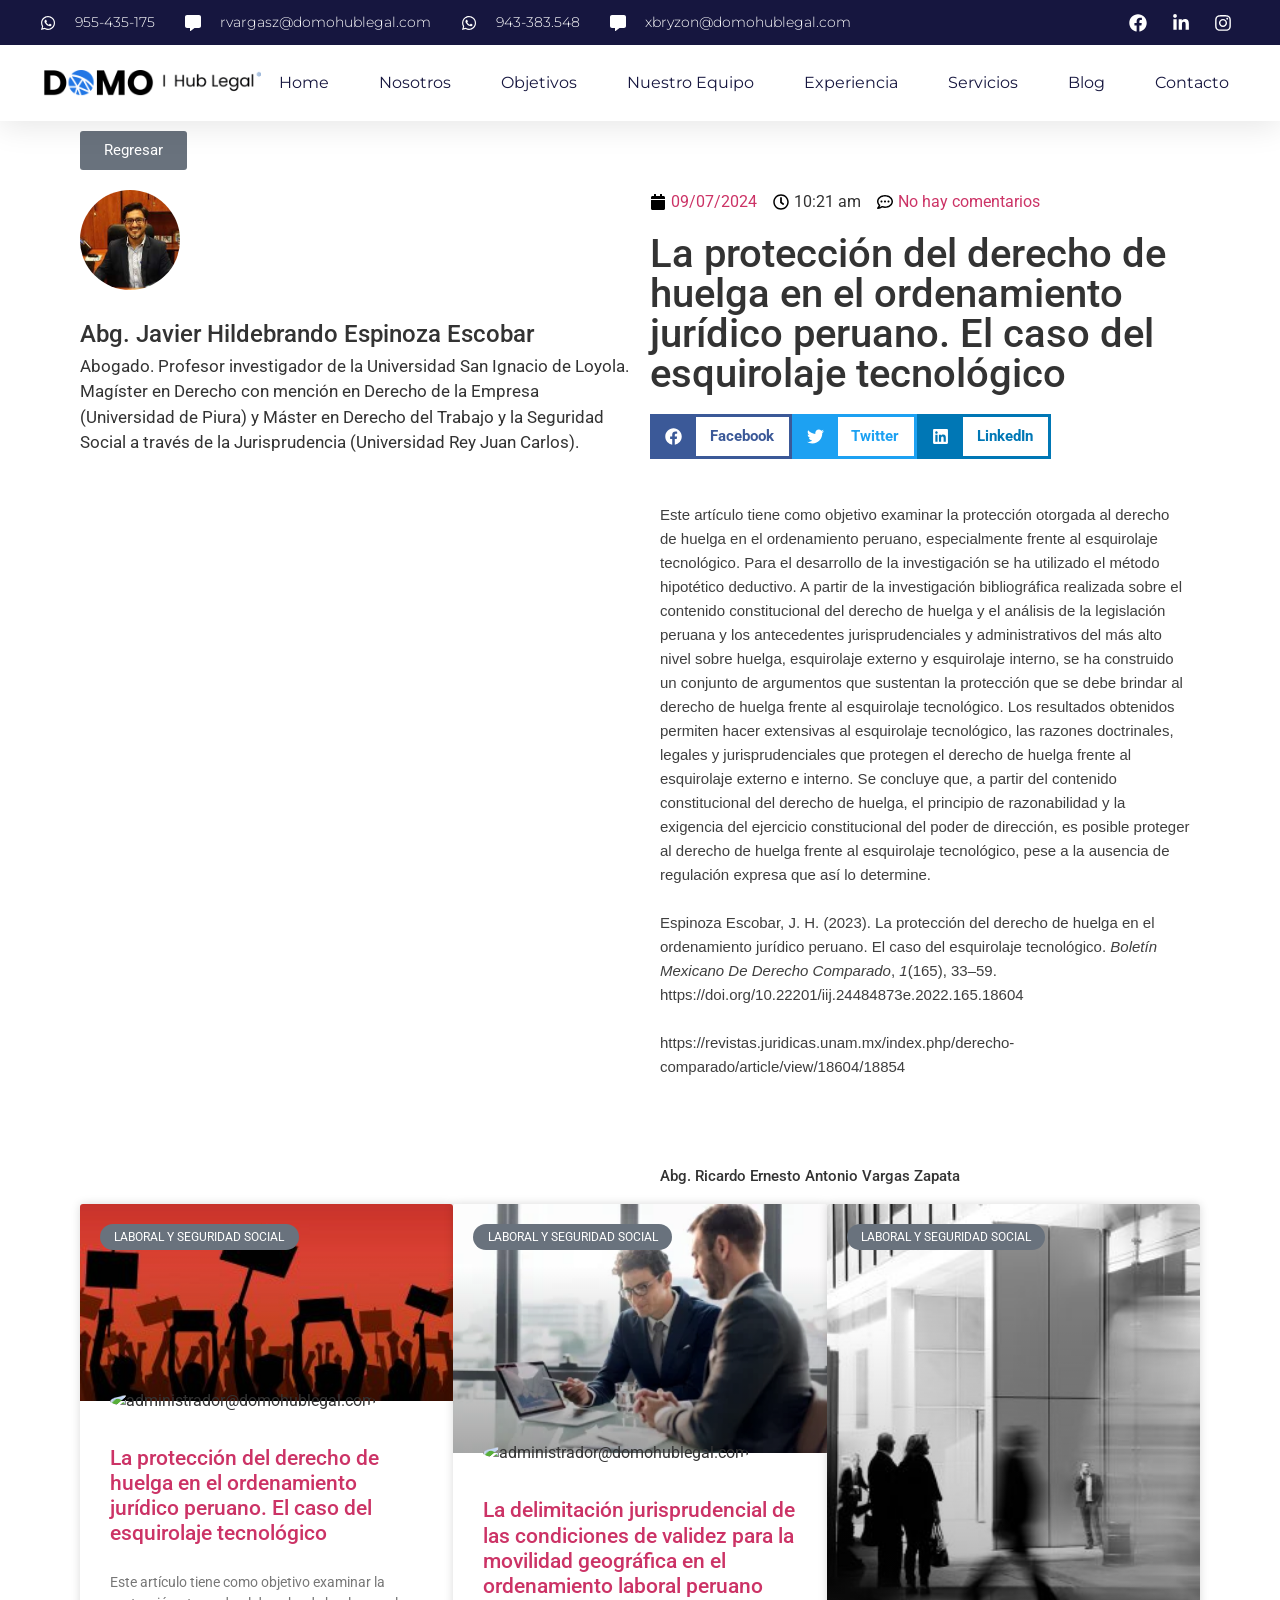
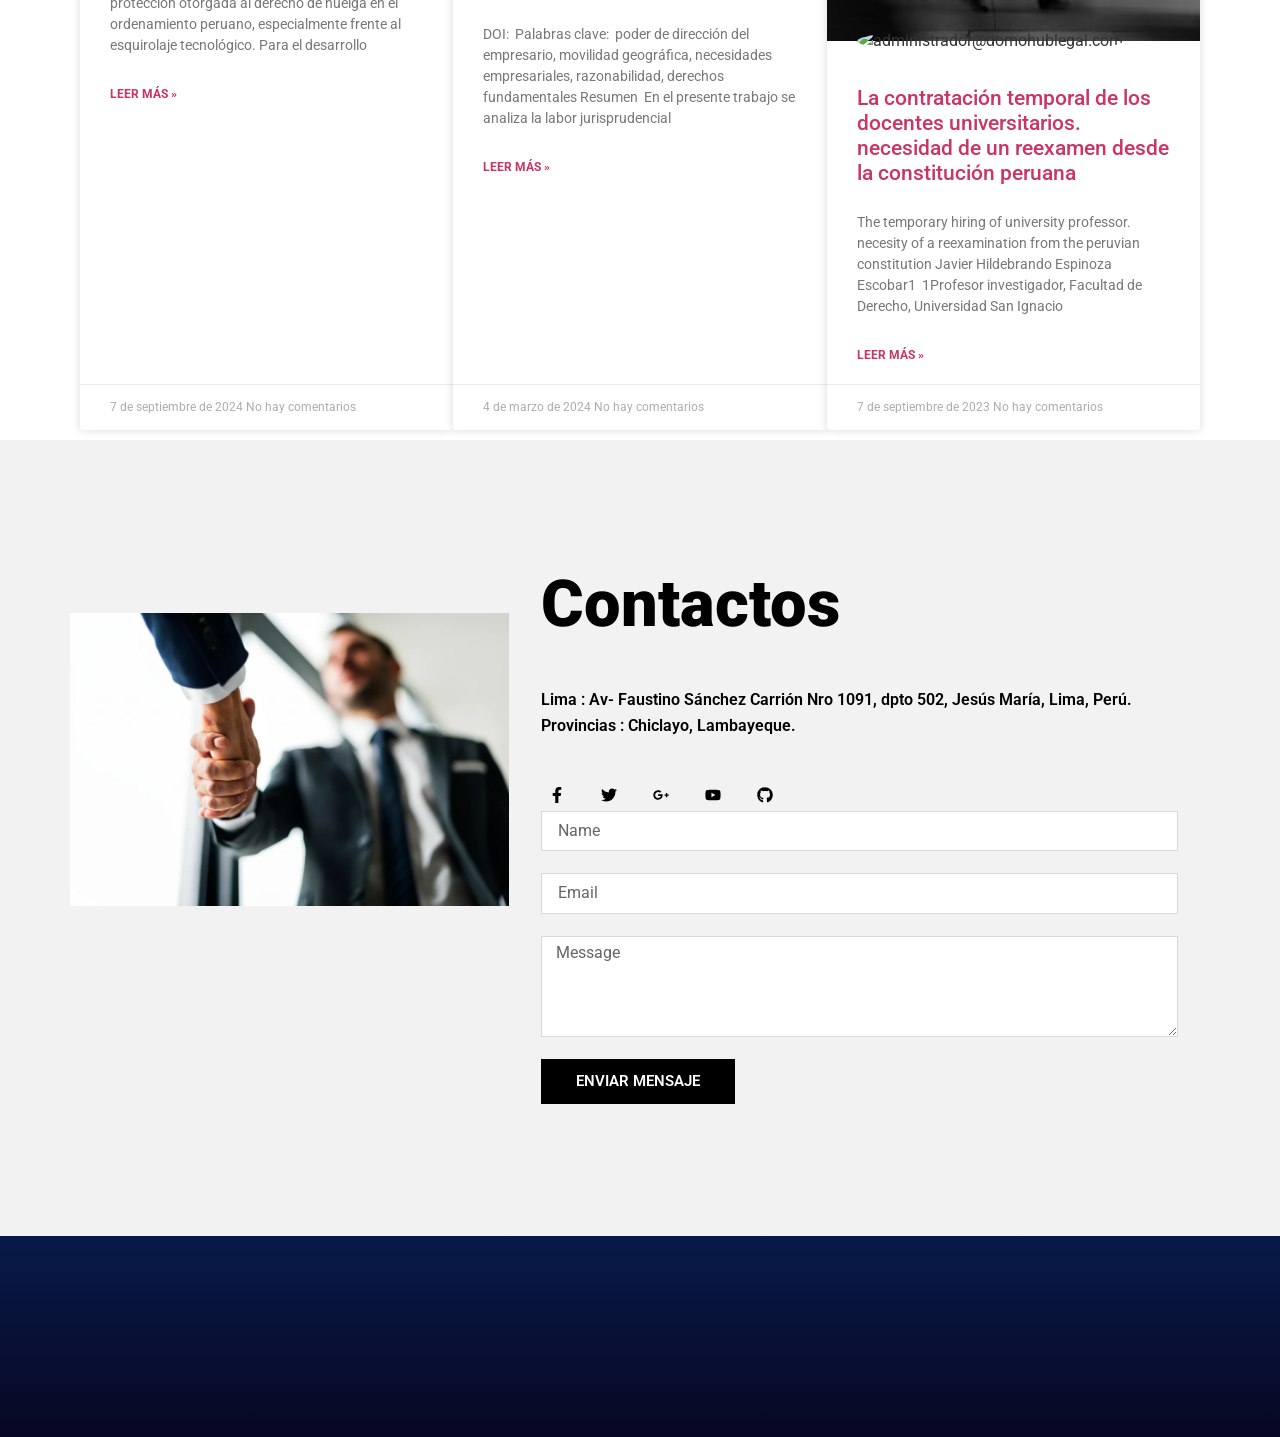
==== el-caso-del-esquirolaje-tecnologico/index.html @ e7b3dafc "Sitio estático DOMOHubLegal (home + blog) listo para GitHub Pages Co-Authored-By: Claude Sonnet 5 <n" ====
<!doctype html>
<html lang="es">
<head>
	<meta charset="UTF-8">
		<meta name="viewport" content="width=device-width, initial-scale=1">
	<link rel="profile" href="https://gmpg.org/xfn/11">
	<title>La protección del derecho de huelga en el ordenamiento jurídico peruano. El caso del esquirolaje tecnológico &#8211; DOMOHubLegal</title>
<meta name='robots' content='max-image-preview:large' />
	<style>img:is([sizes="auto" i], [sizes^="auto," i]) { contain-intrinsic-size: 3000px 1500px }</style>
	<link rel="alternate" type="application/rss+xml" title="DOMOHubLegal &raquo; Feed" href="/feed/" />
<link rel="alternate" type="application/rss+xml" title="DOMOHubLegal &raquo; Feed de los comentarios" href="/comments/feed/" />
<link rel="alternate" type="application/rss+xml" title="DOMOHubLegal &raquo; Comentario La protección del derecho de huelga en el ordenamiento jurídico peruano. El caso del esquirolaje tecnológico del feed" href="/el-caso-del-esquirolaje-tecnologico/feed/" />
<script>
window._wpemojiSettings = {"baseUrl":"https:\/\/s.w.org\/images\/core\/emoji\/16.0.1\/72x72\/","ext":".png","svgUrl":"https:\/\/s.w.org\/images\/core\/emoji\/16.0.1\/svg\/","svgExt":".svg","source":{"concatemoji":"..\/wp-includes\/js\/wp-emoji-release.min.js?ver=6.8.3"}};
/*! This file is auto-generated */
!function(s,n){var o,i,e;function c(e){try{var t={supportTests:e,timestamp:(new Date).valueOf()};sessionStorage.setItem(o,JSON.stringify(t))}catch(e){}}function p(e,t,n){e.clearRect(0,0,e.canvas.width,e.canvas.height),e.fillText(t,0,0);var t=new Uint32Array(e.getImageData(0,0,e.canvas.width,e.canvas.height).data),a=(e.clearRect(0,0,e.canvas.width,e.canvas.height),e.fillText(n,0,0),new Uint32Array(e.getImageData(0,0,e.canvas.width,e.canvas.height).data));return t.every(function(e,t){return e===a[t]})}function u(e,t){e.clearRect(0,0,e.canvas.width,e.canvas.height),e.fillText(t,0,0);for(var n=e.getImageData(16,16,1,1),a=0;a<n.data.length;a++)if(0!==n.data[a])return!1;return!0}function f(e,t,n,a){switch(t){case"flag":return n(e,"\ud83c\udff3\ufe0f\u200d\u26a7\ufe0f","\ud83c\udff3\ufe0f\u200b\u26a7\ufe0f")?!1:!n(e,"\ud83c\udde8\ud83c\uddf6","\ud83c\udde8\u200b\ud83c\uddf6")&&!n(e,"\ud83c\udff4\udb40\udc67\udb40\udc62\udb40\udc65\udb40\udc6e\udb40\udc67\udb40\udc7f","\ud83c\udff4\u200b\udb40\udc67\u200b\udb40\udc62\u200b\udb40\udc65\u200b\udb40\udc6e\u200b\udb40\udc67\u200b\udb40\udc7f");case"emoji":return!a(e,"\ud83e\udedf")}return!1}function g(e,t,n,a){var r="undefined"!=typeof WorkerGlobalScope&&self instanceof WorkerGlobalScope?new OffscreenCanvas(300,150):s.createElement("canvas"),o=r.getContext("2d",{willReadFrequently:!0}),i=(o.textBaseline="top",o.font="600 32px Arial",{});return e.forEach(function(e){i[e]=t(o,e,n,a)}),i}function t(e){var t=s.createElement("script");t.src=e,t.defer=!0,s.head.appendChild(t)}"undefined"!=typeof Promise&&(o="wpEmojiSettingsSupports",i=["flag","emoji"],n.supports={everything:!0,everythingExceptFlag:!0},e=new Promise(function(e){s.addEventListener("DOMContentLoaded",e,{once:!0})}),new Promise(function(t){var n=function(){try{var e=JSON.parse(sessionStorage.getItem(o));if("object"==typeof e&&"number"==typeof e.timestamp&&(new Date).valueOf()<e.timestamp+604800&&"object"==typeof e.supportTests)return e.supportTests}catch(e){}return null}();if(!n){if("undefined"!=typeof Worker&&"undefined"!=typeof OffscreenCanvas&&"undefined"!=typeof URL&&URL.createObjectURL&&"undefined"!=typeof Blob)try{var e="postMessage("+g.toString()+"("+[JSON.stringify(i),f.toString(),p.toString(),u.toString()].join(",")+"));",a=new Blob([e],{type:"text/javascript"}),r=new Worker(URL.createObjectURL(a),{name:"wpTestEmojiSupports"});return void(r.onmessage=function(e){c(n=e.data),r.terminate(),t(n)})}catch(e){}c(n=g(i,f,p,u))}t(n)}).then(function(e){for(var t in e)n.supports[t]=e[t],n.supports.everything=n.supports.everything&&n.supports[t],"flag"!==t&&(n.supports.everythingExceptFlag=n.supports.everythingExceptFlag&&n.supports[t]);n.supports.everythingExceptFlag=n.supports.everythingExceptFlag&&!n.supports.flag,n.DOMReady=!1,n.readyCallback=function(){n.DOMReady=!0}}).then(function(){return e}).then(function(){var e;n.supports.everything||(n.readyCallback(),(e=n.source||{}).concatemoji?t(e.concatemoji):e.wpemoji&&e.twemoji&&(t(e.twemoji),t(e.wpemoji)))}))}((window,document),window._wpemojiSettings);
</script>
<style id='wp-emoji-styles-inline-css'>

	img.wp-smiley, img.emoji {
		display: inline !important;
		border: none !important;
		box-shadow: none !important;
		height: 1em !important;
		width: 1em !important;
		margin: 0 0.07em !important;
		vertical-align: -0.1em !important;
		background: none !important;
		padding: 0 !important;
	}
</style>
<link rel='stylesheet' id='wp-block-library-css' href='../wp-includes/css/dist/block-library/style.min.css?ver=6.8.3' media='all' />
<style id='classic-theme-styles-inline-css'>
/*! This file is auto-generated */
.wp-block-button__link{color:#fff;background-color:#32373c;border-radius:9999px;box-shadow:none;text-decoration:none;padding:calc(.667em + 2px) calc(1.333em + 2px);font-size:1.125em}.wp-block-file__button{background:#32373c;color:#fff;text-decoration:none}
</style>
<style id='joinchat-button-style-inline-css'>
.wp-block-joinchat-button{border:none!important;text-align:center}.wp-block-joinchat-button figure{display:table;margin:0 auto;padding:0}.wp-block-joinchat-button figcaption{font:normal normal 400 .6em/2em var(--wp--preset--font-family--system-font,sans-serif);margin:0;padding:0}.wp-block-joinchat-button .joinchat-button__qr{background-color:#fff;border:6px solid #25d366;border-radius:30px;box-sizing:content-box;display:block;height:200px;margin:auto;overflow:hidden;padding:10px;width:200px}.wp-block-joinchat-button .joinchat-button__qr canvas,.wp-block-joinchat-button .joinchat-button__qr img{display:block;margin:auto}.wp-block-joinchat-button .joinchat-button__link{align-items:center;background-color:#25d366;border:6px solid #25d366;border-radius:30px;display:inline-flex;flex-flow:row nowrap;justify-content:center;line-height:1.25em;margin:0 auto;text-decoration:none}.wp-block-joinchat-button .joinchat-button__link:before{background:transparent var(--joinchat-ico) no-repeat center;background-size:100%;content:"";display:block;height:1.5em;margin:-.75em .75em -.75em 0;width:1.5em}.wp-block-joinchat-button figure+.joinchat-button__link{margin-top:10px}@media (orientation:landscape)and (min-height:481px),(orientation:portrait)and (min-width:481px){.wp-block-joinchat-button.joinchat-button--qr-only figure+.joinchat-button__link{display:none}}@media (max-width:480px),(orientation:landscape)and (max-height:480px){.wp-block-joinchat-button figure{display:none}}

</style>
<style id='global-styles-inline-css'>
:root{--wp--preset--aspect-ratio--square: 1;--wp--preset--aspect-ratio--4-3: 4/3;--wp--preset--aspect-ratio--3-4: 3/4;--wp--preset--aspect-ratio--3-2: 3/2;--wp--preset--aspect-ratio--2-3: 2/3;--wp--preset--aspect-ratio--16-9: 16/9;--wp--preset--aspect-ratio--9-16: 9/16;--wp--preset--color--black: #000000;--wp--preset--color--cyan-bluish-gray: #abb8c3;--wp--preset--color--white: #ffffff;--wp--preset--color--pale-pink: #f78da7;--wp--preset--color--vivid-red: #cf2e2e;--wp--preset--color--luminous-vivid-orange: #ff6900;--wp--preset--color--luminous-vivid-amber: #fcb900;--wp--preset--color--light-green-cyan: #7bdcb5;--wp--preset--color--vivid-green-cyan: #00d084;--wp--preset--color--pale-cyan-blue: #8ed1fc;--wp--preset--color--vivid-cyan-blue: #0693e3;--wp--preset--color--vivid-purple: #9b51e0;--wp--preset--gradient--vivid-cyan-blue-to-vivid-purple: linear-gradient(135deg,rgba(6,147,227,1) 0%,rgb(155,81,224) 100%);--wp--preset--gradient--light-green-cyan-to-vivid-green-cyan: linear-gradient(135deg,rgb(122,220,180) 0%,rgb(0,208,130) 100%);--wp--preset--gradient--luminous-vivid-amber-to-luminous-vivid-orange: linear-gradient(135deg,rgba(252,185,0,1) 0%,rgba(255,105,0,1) 100%);--wp--preset--gradient--luminous-vivid-orange-to-vivid-red: linear-gradient(135deg,rgba(255,105,0,1) 0%,rgb(207,46,46) 100%);--wp--preset--gradient--very-light-gray-to-cyan-bluish-gray: linear-gradient(135deg,rgb(238,238,238) 0%,rgb(169,184,195) 100%);--wp--preset--gradient--cool-to-warm-spectrum: linear-gradient(135deg,rgb(74,234,220) 0%,rgb(151,120,209) 20%,rgb(207,42,186) 40%,rgb(238,44,130) 60%,rgb(251,105,98) 80%,rgb(254,248,76) 100%);--wp--preset--gradient--blush-light-purple: linear-gradient(135deg,rgb(255,206,236) 0%,rgb(152,150,240) 100%);--wp--preset--gradient--blush-bordeaux: linear-gradient(135deg,rgb(254,205,165) 0%,rgb(254,45,45) 50%,rgb(107,0,62) 100%);--wp--preset--gradient--luminous-dusk: linear-gradient(135deg,rgb(255,203,112) 0%,rgb(199,81,192) 50%,rgb(65,88,208) 100%);--wp--preset--gradient--pale-ocean: linear-gradient(135deg,rgb(255,245,203) 0%,rgb(182,227,212) 50%,rgb(51,167,181) 100%);--wp--preset--gradient--electric-grass: linear-gradient(135deg,rgb(202,248,128) 0%,rgb(113,206,126) 100%);--wp--preset--gradient--midnight: linear-gradient(135deg,rgb(2,3,129) 0%,rgb(40,116,252) 100%);--wp--preset--font-size--small: 13px;--wp--preset--font-size--medium: 20px;--wp--preset--font-size--large: 36px;--wp--preset--font-size--x-large: 42px;--wp--preset--spacing--20: 0.44rem;--wp--preset--spacing--30: 0.67rem;--wp--preset--spacing--40: 1rem;--wp--preset--spacing--50: 1.5rem;--wp--preset--spacing--60: 2.25rem;--wp--preset--spacing--70: 3.38rem;--wp--preset--spacing--80: 5.06rem;--wp--preset--shadow--natural: 6px 6px 9px rgba(0, 0, 0, 0.2);--wp--preset--shadow--deep: 12px 12px 50px rgba(0, 0, 0, 0.4);--wp--preset--shadow--sharp: 6px 6px 0px rgba(0, 0, 0, 0.2);--wp--preset--shadow--outlined: 6px 6px 0px -3px rgba(255, 255, 255, 1), 6px 6px rgba(0, 0, 0, 1);--wp--preset--shadow--crisp: 6px 6px 0px rgba(0, 0, 0, 1);}:where(.is-layout-flex){gap: 0.5em;}:where(.is-layout-grid){gap: 0.5em;}body .is-layout-flex{display: flex;}.is-layout-flex{flex-wrap: wrap;align-items: center;}.is-layout-flex > :is(*, div){margin: 0;}body .is-layout-grid{display: grid;}.is-layout-grid > :is(*, div){margin: 0;}:where(.wp-block-columns.is-layout-flex){gap: 2em;}:where(.wp-block-columns.is-layout-grid){gap: 2em;}:where(.wp-block-post-template.is-layout-flex){gap: 1.25em;}:where(.wp-block-post-template.is-layout-grid){gap: 1.25em;}.has-black-color{color: var(--wp--preset--color--black) !important;}.has-cyan-bluish-gray-color{color: var(--wp--preset--color--cyan-bluish-gray) !important;}.has-white-color{color: var(--wp--preset--color--white) !important;}.has-pale-pink-color{color: var(--wp--preset--color--pale-pink) !important;}.has-vivid-red-color{color: var(--wp--preset--color--vivid-red) !important;}.has-luminous-vivid-orange-color{color: var(--wp--preset--color--luminous-vivid-orange) !important;}.has-luminous-vivid-amber-color{color: var(--wp--preset--color--luminous-vivid-amber) !important;}.has-light-green-cyan-color{color: var(--wp--preset--color--light-green-cyan) !important;}.has-vivid-green-cyan-color{color: var(--wp--preset--color--vivid-green-cyan) !important;}.has-pale-cyan-blue-color{color: var(--wp--preset--color--pale-cyan-blue) !important;}.has-vivid-cyan-blue-color{color: var(--wp--preset--color--vivid-cyan-blue) !important;}.has-vivid-purple-color{color: var(--wp--preset--color--vivid-purple) !important;}.has-black-background-color{background-color: var(--wp--preset--color--black) !important;}.has-cyan-bluish-gray-background-color{background-color: var(--wp--preset--color--cyan-bluish-gray) !important;}.has-white-background-color{background-color: var(--wp--preset--color--white) !important;}.has-pale-pink-background-color{background-color: var(--wp--preset--color--pale-pink) !important;}.has-vivid-red-background-color{background-color: var(--wp--preset--color--vivid-red) !important;}.has-luminous-vivid-orange-background-color{background-color: var(--wp--preset--color--luminous-vivid-orange) !important;}.has-luminous-vivid-amber-background-color{background-color: var(--wp--preset--color--luminous-vivid-amber) !important;}.has-light-green-cyan-background-color{background-color: var(--wp--preset--color--light-green-cyan) !important;}.has-vivid-green-cyan-background-color{background-color: var(--wp--preset--color--vivid-green-cyan) !important;}.has-pale-cyan-blue-background-color{background-color: var(--wp--preset--color--pale-cyan-blue) !important;}.has-vivid-cyan-blue-background-color{background-color: var(--wp--preset--color--vivid-cyan-blue) !important;}.has-vivid-purple-background-color{background-color: var(--wp--preset--color--vivid-purple) !important;}.has-black-border-color{border-color: var(--wp--preset--color--black) !important;}.has-cyan-bluish-gray-border-color{border-color: var(--wp--preset--color--cyan-bluish-gray) !important;}.has-white-border-color{border-color: var(--wp--preset--color--white) !important;}.has-pale-pink-border-color{border-color: var(--wp--preset--color--pale-pink) !important;}.has-vivid-red-border-color{border-color: var(--wp--preset--color--vivid-red) !important;}.has-luminous-vivid-orange-border-color{border-color: var(--wp--preset--color--luminous-vivid-orange) !important;}.has-luminous-vivid-amber-border-color{border-color: var(--wp--preset--color--luminous-vivid-amber) !important;}.has-light-green-cyan-border-color{border-color: var(--wp--preset--color--light-green-cyan) !important;}.has-vivid-green-cyan-border-color{border-color: var(--wp--preset--color--vivid-green-cyan) !important;}.has-pale-cyan-blue-border-color{border-color: var(--wp--preset--color--pale-cyan-blue) !important;}.has-vivid-cyan-blue-border-color{border-color: var(--wp--preset--color--vivid-cyan-blue) !important;}.has-vivid-purple-border-color{border-color: var(--wp--preset--color--vivid-purple) !important;}.has-vivid-cyan-blue-to-vivid-purple-gradient-background{background: var(--wp--preset--gradient--vivid-cyan-blue-to-vivid-purple) !important;}.has-light-green-cyan-to-vivid-green-cyan-gradient-background{background: var(--wp--preset--gradient--light-green-cyan-to-vivid-green-cyan) !important;}.has-luminous-vivid-amber-to-luminous-vivid-orange-gradient-background{background: var(--wp--preset--gradient--luminous-vivid-amber-to-luminous-vivid-orange) !important;}.has-luminous-vivid-orange-to-vivid-red-gradient-background{background: var(--wp--preset--gradient--luminous-vivid-orange-to-vivid-red) !important;}.has-very-light-gray-to-cyan-bluish-gray-gradient-background{background: var(--wp--preset--gradient--very-light-gray-to-cyan-bluish-gray) !important;}.has-cool-to-warm-spectrum-gradient-background{background: var(--wp--preset--gradient--cool-to-warm-spectrum) !important;}.has-blush-light-purple-gradient-background{background: var(--wp--preset--gradient--blush-light-purple) !important;}.has-blush-bordeaux-gradient-background{background: var(--wp--preset--gradient--blush-bordeaux) !important;}.has-luminous-dusk-gradient-background{background: var(--wp--preset--gradient--luminous-dusk) !important;}.has-pale-ocean-gradient-background{background: var(--wp--preset--gradient--pale-ocean) !important;}.has-electric-grass-gradient-background{background: var(--wp--preset--gradient--electric-grass) !important;}.has-midnight-gradient-background{background: var(--wp--preset--gradient--midnight) !important;}.has-small-font-size{font-size: var(--wp--preset--font-size--small) !important;}.has-medium-font-size{font-size: var(--wp--preset--font-size--medium) !important;}.has-large-font-size{font-size: var(--wp--preset--font-size--large) !important;}.has-x-large-font-size{font-size: var(--wp--preset--font-size--x-large) !important;}
:where(.wp-block-post-template.is-layout-flex){gap: 1.25em;}:where(.wp-block-post-template.is-layout-grid){gap: 1.25em;}
:where(.wp-block-columns.is-layout-flex){gap: 2em;}:where(.wp-block-columns.is-layout-grid){gap: 2em;}
:root :where(.wp-block-pullquote){font-size: 1.5em;line-height: 1.6;}
</style>
<link rel='stylesheet' id='hello-elementor-css' href='../wp-content/themes/hello-elementor/style.min.css?ver=2.6.1' media='all' />
<link rel='stylesheet' id='hello-elementor-theme-style-css' href='../wp-content/themes/hello-elementor/theme.min.css?ver=2.6.1' media='all' />
<link rel='stylesheet' id='elementor-frontend-css' href='../wp-content/plugins/elementor/assets/css/frontend.min.css?ver=3.27.5' media='all' />
<link rel='stylesheet' id='elementor-post-866-css' href='../wp-content/uploads/elementor/css/post-866.css?ver=1760151257' media='all' />
<link rel='stylesheet' id='elementor-pro-css' href='../wp-content/plugins/elementor-pro/assets/css/frontend.min.css?ver=3.22.1' media='all' />
<link rel='stylesheet' id='widget-text-editor-css' href='../wp-content/plugins/elementor/assets/css/widget-text-editor.min.css?ver=3.27.5' media='all' />
<link rel='stylesheet' id='elementor-post-1133-css' href='../wp-content/uploads/elementor/css/post-1133.css?ver=1760151258' media='all' />
<link rel='stylesheet' id='elementor-post-1052-css' href='../wp-content/uploads/elementor/css/post-1052.css?ver=1760151258' media='all' />
<link rel='stylesheet' id='joinchat-css' href='../wp-content/plugins/creame-whatsapp-me/public/css/joinchat-btn.min.css?ver=5.2.1' media='all' />
<style id='joinchat-inline-css'>
.joinchat{--red:37;--green:211;--blue:102;--bw:100}
</style>
<link rel='stylesheet' id='google-fonts-1-css' href='https://fonts.googleapis.com/css?family=Poppins%3A100%2C100italic%2C200%2C200italic%2C300%2C300italic%2C400%2C400italic%2C500%2C500italic%2C600%2C600italic%2C700%2C700italic%2C800%2C800italic%2C900%2C900italic%7CRoboto%3A100%2C100italic%2C200%2C200italic%2C300%2C300italic%2C400%2C400italic%2C500%2C500italic%2C600%2C600italic%2C700%2C700italic%2C800%2C800italic%2C900%2C900italic%7CMontserrat%3A100%2C100italic%2C200%2C200italic%2C300%2C300italic%2C400%2C400italic%2C500%2C500italic%2C600%2C600italic%2C700%2C700italic%2C800%2C800italic%2C900%2C900italic&#038;display=auto&#038;ver=6.8.3' media='all' />
<link rel="preconnect" href="https://fonts.gstatic.com/" crossorigin><script src="../wp-includes/js/jquery/jquery.min.js?ver=3.7.1" id="jquery-core-js"></script>
<script src="../wp-includes/js/jquery/jquery-migrate.min.js?ver=3.4.1" id="jquery-migrate-js"></script>
<link rel="https://api.w.org/" href="/wp-json/" /><link rel="alternate" title="JSON" type="application/json" href="/wp-json/wp/v2/posts/54" /><link rel="EditURI" type="application/rsd+xml" title="RSD" href="/xmlrpc.php?rsd" />
<meta name="generator" content="WordPress 6.8.3" />
<link rel="canonical" href="../el-caso-del-esquirolaje-tecnologico/index.html" />
<link rel='shortlink' href='/?p=54' />
<link rel="alternate" title="oEmbed (JSON)" type="application/json+oembed" href="/wp-json/oembed/1.0/embed?url=http%3A%2F%2Fdomohublegal.com%2Fel-caso-del-esquirolaje-tecnologico%2F" />
<link rel="alternate" title="oEmbed (XML)" type="text/xml+oembed" href="/wp-json/oembed/1.0/embed?url=http%3A%2F%2Fdomohublegal.com%2Fel-caso-del-esquirolaje-tecnologico%2F&#038;format=xml" />
<meta name="generator" content="Elementor 3.27.5; features: e_font_icon_svg, additional_custom_breakpoints, e_element_cache; settings: css_print_method-external, google_font-enabled, font_display-auto">
			<style>
				.e-con.e-parent:nth-of-type(n+4):not(.e-lazyloaded):not(.e-no-lazyload),
				.e-con.e-parent:nth-of-type(n+4):not(.e-lazyloaded):not(.e-no-lazyload) * {
					background-image: none !important;
				}
				@media screen and (max-height: 1024px) {
					.e-con.e-parent:nth-of-type(n+3):not(.e-lazyloaded):not(.e-no-lazyload),
					.e-con.e-parent:nth-of-type(n+3):not(.e-lazyloaded):not(.e-no-lazyload) * {
						background-image: none !important;
					}
				}
				@media screen and (max-height: 640px) {
					.e-con.e-parent:nth-of-type(n+2):not(.e-lazyloaded):not(.e-no-lazyload),
					.e-con.e-parent:nth-of-type(n+2):not(.e-lazyloaded):not(.e-no-lazyload) * {
						background-image: none !important;
					}
				}
			</style>
			</head>
<body class="wp-singular post-template-default single single-post postid-54 single-format-standard wp-theme-hello-elementor elementor-default elementor-kit-866 elementor-page elementor-page-54 elementor-page-1037">


<a class="skip-link screen-reader-text" href="#content">
	Ir al contenido</a>

		<div data-elementor-type="header" data-elementor-id="1133" class="elementor elementor-1133 elementor-location-header" data-elementor-post-type="elementor_library">
					<section class="elementor-section elementor-top-section elementor-element elementor-element-53db0339 elementor-section-full_width elementor-section-height-default elementor-section-height-default" data-id="53db0339" data-element_type="section" id="header_pop" data-settings="{&quot;sticky&quot;:&quot;top&quot;,&quot;sticky_on&quot;:[&quot;desktop&quot;,&quot;tablet&quot;,&quot;mobile&quot;],&quot;sticky_offset&quot;:0,&quot;sticky_effects_offset&quot;:0}">
						<div class="elementor-container elementor-column-gap-default">
					<div class="elementor-column elementor-col-100 elementor-top-column elementor-element elementor-element-5ba68ed3" data-id="5ba68ed3" data-element_type="column">
			<div class="elementor-widget-wrap elementor-element-populated">
						<section class="elementor-section elementor-inner-section elementor-element elementor-element-6941ad38 elementor-reverse-mobile elementor-section-boxed elementor-section-height-default elementor-section-height-default" data-id="6941ad38" data-element_type="section" data-settings="{&quot;background_background&quot;:&quot;classic&quot;}">
						<div class="elementor-container elementor-column-gap-default">
					<div class="elementor-column elementor-col-50 elementor-inner-column elementor-element elementor-element-332e6107 elementor-hidden-phone" data-id="332e6107" data-element_type="column">
			<div class="elementor-widget-wrap elementor-element-populated">
						<div class="elementor-element elementor-element-168e67a0 elementor-icon-list--layout-inline elementor-align-left elementor-mobile-align-center elementor-list-item-link-full_width elementor-widget elementor-widget-icon-list" data-id="168e67a0" data-element_type="widget" data-widget_type="icon-list.default">
				<div class="elementor-widget-container">
							<ul class="elementor-icon-list-items elementor-inline-items">
							<li class="elementor-icon-list-item elementor-inline-item">
											<span class="elementor-icon-list-icon">
							<svg aria-hidden="true" class="e-font-icon-svg e-fab-whatsapp" viewBox="0 0 448 512" xmlns="http://www.w3.org/2000/svg"><path d="M380.9 97.1C339 55.1 283.2 32 223.9 32c-122.4 0-222 99.6-222 222 0 39.1 10.2 77.3 29.6 111L0 480l117.7-30.9c32.4 17.7 68.9 27 106.1 27h.1c122.3 0 224.1-99.6 224.1-222 0-59.3-25.2-115-67.1-157zm-157 341.6c-33.2 0-65.7-8.9-94-25.7l-6.7-4-69.8 18.3L72 359.2l-4.4-7c-18.5-29.4-28.2-63.3-28.2-98.2 0-101.7 82.8-184.5 184.6-184.5 49.3 0 95.6 19.2 130.4 54.1 34.8 34.9 56.2 81.2 56.1 130.5 0 101.8-84.9 184.6-186.6 184.6zm101.2-138.2c-5.5-2.8-32.8-16.2-37.9-18-5.1-1.9-8.8-2.8-12.5 2.8-3.7 5.6-14.3 18-17.6 21.8-3.2 3.7-6.5 4.2-12 1.4-32.6-16.3-54-29.1-75.5-66-5.7-9.8 5.7-9.1 16.3-30.3 1.8-3.7.9-6.9-.5-9.7-1.4-2.8-12.5-30.1-17.1-41.2-4.5-10.8-9.1-9.3-12.5-9.5-3.2-.2-6.9-.2-10.6-.2-3.7 0-9.7 1.4-14.8 6.9-5.1 5.6-19.4 19-19.4 46.3 0 27.3 19.9 53.7 22.6 57.4 2.8 3.7 39.1 59.7 94.8 83.8 35.2 15.2 49 16.5 66.6 13.9 10.7-1.6 32.8-13.4 37.4-26.4 4.6-13 4.6-24.1 3.2-26.4-1.3-2.5-5-3.9-10.5-6.6z"></path></svg>						</span>
										<span class="elementor-icon-list-text">955-435-175</span>
									</li>
								<li class="elementor-icon-list-item elementor-inline-item">
											<span class="elementor-icon-list-icon">
							<svg aria-hidden="true" class="e-font-icon-svg e-fas-comment-alt" viewBox="0 0 512 512" xmlns="http://www.w3.org/2000/svg"><path d="M448 0H64C28.7 0 0 28.7 0 64v288c0 35.3 28.7 64 64 64h96v84c0 9.8 11.2 15.5 19.1 9.7L304 416h144c35.3 0 64-28.7 64-64V64c0-35.3-28.7-64-64-64z"></path></svg>						</span>
										<span class="elementor-icon-list-text">rvargasz@domohublegal.com</span>
									</li>
								<li class="elementor-icon-list-item elementor-inline-item">
											<span class="elementor-icon-list-icon">
							<svg aria-hidden="true" class="e-font-icon-svg e-fab-whatsapp" viewBox="0 0 448 512" xmlns="http://www.w3.org/2000/svg"><path d="M380.9 97.1C339 55.1 283.2 32 223.9 32c-122.4 0-222 99.6-222 222 0 39.1 10.2 77.3 29.6 111L0 480l117.7-30.9c32.4 17.7 68.9 27 106.1 27h.1c122.3 0 224.1-99.6 224.1-222 0-59.3-25.2-115-67.1-157zm-157 341.6c-33.2 0-65.7-8.9-94-25.7l-6.7-4-69.8 18.3L72 359.2l-4.4-7c-18.5-29.4-28.2-63.3-28.2-98.2 0-101.7 82.8-184.5 184.6-184.5 49.3 0 95.6 19.2 130.4 54.1 34.8 34.9 56.2 81.2 56.1 130.5 0 101.8-84.9 184.6-186.6 184.6zm101.2-138.2c-5.5-2.8-32.8-16.2-37.9-18-5.1-1.9-8.8-2.8-12.5 2.8-3.7 5.6-14.3 18-17.6 21.8-3.2 3.7-6.5 4.2-12 1.4-32.6-16.3-54-29.1-75.5-66-5.7-9.8 5.7-9.1 16.3-30.3 1.8-3.7.9-6.9-.5-9.7-1.4-2.8-12.5-30.1-17.1-41.2-4.5-10.8-9.1-9.3-12.5-9.5-3.2-.2-6.9-.2-10.6-.2-3.7 0-9.7 1.4-14.8 6.9-5.1 5.6-19.4 19-19.4 46.3 0 27.3 19.9 53.7 22.6 57.4 2.8 3.7 39.1 59.7 94.8 83.8 35.2 15.2 49 16.5 66.6 13.9 10.7-1.6 32.8-13.4 37.4-26.4 4.6-13 4.6-24.1 3.2-26.4-1.3-2.5-5-3.9-10.5-6.6z"></path></svg>						</span>
										<span class="elementor-icon-list-text">943-383.548</span>
									</li>
								<li class="elementor-icon-list-item elementor-inline-item">
											<span class="elementor-icon-list-icon">
							<svg aria-hidden="true" class="e-font-icon-svg e-fas-comment-alt" viewBox="0 0 512 512" xmlns="http://www.w3.org/2000/svg"><path d="M448 0H64C28.7 0 0 28.7 0 64v288c0 35.3 28.7 64 64 64h96v84c0 9.8 11.2 15.5 19.1 9.7L304 416h144c35.3 0 64-28.7 64-64V64c0-35.3-28.7-64-64-64z"></path></svg>						</span>
										<span class="elementor-icon-list-text">xbryzon@domohublegal.com</span>
									</li>
						</ul>
						</div>
				</div>
					</div>
		</div>
				<div class="elementor-column elementor-col-50 elementor-inner-column elementor-element elementor-element-58e7291c" data-id="58e7291c" data-element_type="column">
			<div class="elementor-widget-wrap elementor-element-populated">
						<div class="elementor-element elementor-element-78c1b663 elementor-icon-list--layout-inline elementor-align-right elementor-mobile-align-left elementor-list-item-link-full_width elementor-widget elementor-widget-icon-list" data-id="78c1b663" data-element_type="widget" data-widget_type="icon-list.default">
				<div class="elementor-widget-container">
							<ul class="elementor-icon-list-items elementor-inline-items">
							<li class="elementor-icon-list-item elementor-inline-item">
											<a href="https://www.facebook.com/domohublegal">

												<span class="elementor-icon-list-icon">
							<svg aria-hidden="true" class="e-font-icon-svg e-fab-facebook" viewBox="0 0 512 512" xmlns="http://www.w3.org/2000/svg"><path d="M504 256C504 119 393 8 256 8S8 119 8 256c0 123.78 90.69 226.38 209.25 245V327.69h-63V256h63v-54.64c0-62.15 37-96.48 93.67-96.48 27.14 0 55.52 4.84 55.52 4.84v61h-31.28c-30.8 0-40.41 19.12-40.41 38.73V256h68.78l-11 71.69h-57.78V501C413.31 482.38 504 379.78 504 256z"></path></svg>						</span>
										<span class="elementor-icon-list-text"></span>
											</a>
									</li>
								<li class="elementor-icon-list-item elementor-inline-item">
											<a href="https://www.linkedin.com/company/domohublegal">

												<span class="elementor-icon-list-icon">
							<svg aria-hidden="true" class="e-font-icon-svg e-fab-linkedin-in" viewBox="0 0 448 512" xmlns="http://www.w3.org/2000/svg"><path d="M100.28 448H7.4V148.9h92.88zM53.79 108.1C24.09 108.1 0 83.5 0 53.8a53.79 53.79 0 0 1 107.58 0c0 29.7-24.1 54.3-53.79 54.3zM447.9 448h-92.68V302.4c0-34.7-.7-79.2-48.29-79.2-48.29 0-55.69 37.7-55.69 76.7V448h-92.78V148.9h89.08v40.8h1.3c12.4-23.5 42.69-48.3 87.88-48.3 94 0 111.28 61.9 111.28 142.3V448z"></path></svg>						</span>
										<span class="elementor-icon-list-text"></span>
											</a>
									</li>
								<li class="elementor-icon-list-item elementor-inline-item">
											<a href="https://www.instagram.com/domohublegal/">

												<span class="elementor-icon-list-icon">
							<svg aria-hidden="true" class="e-font-icon-svg e-fab-instagram" viewBox="0 0 448 512" xmlns="http://www.w3.org/2000/svg"><path d="M224.1 141c-63.6 0-114.9 51.3-114.9 114.9s51.3 114.9 114.9 114.9S339 319.5 339 255.9 287.7 141 224.1 141zm0 189.6c-41.1 0-74.7-33.5-74.7-74.7s33.5-74.7 74.7-74.7 74.7 33.5 74.7 74.7-33.6 74.7-74.7 74.7zm146.4-194.3c0 14.9-12 26.8-26.8 26.8-14.9 0-26.8-12-26.8-26.8s12-26.8 26.8-26.8 26.8 12 26.8 26.8zm76.1 27.2c-1.7-35.9-9.9-67.7-36.2-93.9-26.2-26.2-58-34.4-93.9-36.2-37-2.1-147.9-2.1-184.9 0-35.8 1.7-67.6 9.9-93.9 36.1s-34.4 58-36.2 93.9c-2.1 37-2.1 147.9 0 184.9 1.7 35.9 9.9 67.7 36.2 93.9s58 34.4 93.9 36.2c37 2.1 147.9 2.1 184.9 0 35.9-1.7 67.7-9.9 93.9-36.2 26.2-26.2 34.4-58 36.2-93.9 2.1-37 2.1-147.8 0-184.8zM398.8 388c-7.8 19.6-22.9 34.7-42.6 42.6-29.5 11.7-99.5 9-132.1 9s-102.7 2.6-132.1-9c-19.6-7.8-34.7-22.9-42.6-42.6-11.7-29.5-9-99.5-9-132.1s-2.6-102.7 9-132.1c7.8-19.6 22.9-34.7 42.6-42.6 29.5-11.7 99.5-9 132.1-9s102.7-2.6 132.1 9c19.6 7.8 34.7 22.9 42.6 42.6 11.7 29.5 9 99.5 9 132.1s2.7 102.7-9 132.1z"></path></svg>						</span>
										<span class="elementor-icon-list-text"></span>
											</a>
									</li>
						</ul>
						</div>
				</div>
					</div>
		</div>
					</div>
		</section>
				<section class="elementor-section elementor-inner-section elementor-element elementor-element-3e273e31 elementor-section-boxed elementor-section-height-default elementor-section-height-default" data-id="3e273e31" data-element_type="section" data-settings="{&quot;background_background&quot;:&quot;classic&quot;}">
						<div class="elementor-container elementor-column-gap-default">
					<div class="elementor-column elementor-col-50 elementor-inner-column elementor-element elementor-element-502202df" data-id="502202df" data-element_type="column">
			<div class="elementor-widget-wrap elementor-element-populated">
						<div class="elementor-element elementor-element-6fa915b5 elementor-widget elementor-widget-image" data-id="6fa915b5" data-element_type="widget" data-widget_type="image.default">
				<div class="elementor-widget-container">
																<a href="">
							<img fetchpriority="high" width="800" height="94" src="../wp-content/uploads/2022/07/Logo-Domo-1-e1657923598986-1024x120.png" class="attachment-large size-large wp-image-1063" alt="" srcset="../wp-content/uploads/2022/07/Logo-Domo-1-e1657923598986-1024x120.png 1024w, ../wp-content/uploads/2022/07/Logo-Domo-1-e1657923598986-300x35.png 300w, ../wp-content/uploads/2022/07/Logo-Domo-1-e1657923598986-768x90.png 768w, ../wp-content/uploads/2022/07/Logo-Domo-1-e1657923598986-1536x180.png 1536w, ../wp-content/uploads/2022/07/Logo-Domo-1-e1657923598986-2048x240.png 2048w, ../wp-content/uploads/2022/07/Logo-Domo-1-e1657923598986-18x2.png 18w" sizes="(max-width: 800px) 100vw, 800px" />								</a>
															</div>
				</div>
					</div>
		</div>
				<div class="elementor-column elementor-col-50 elementor-inner-column elementor-element elementor-element-4980260" data-id="4980260" data-element_type="column">
			<div class="elementor-widget-wrap elementor-element-populated">
						<div class="elementor-element elementor-element-23246c71 elementor-nav-menu__align-center elementor-nav-menu--stretch elementor-nav-menu__text-align-center elementor-nav-menu--dropdown-tablet elementor-nav-menu--toggle elementor-nav-menu--burger elementor-widget elementor-widget-nav-menu" data-id="23246c71" data-element_type="widget" data-settings="{&quot;full_width&quot;:&quot;stretch&quot;,&quot;layout&quot;:&quot;horizontal&quot;,&quot;submenu_icon&quot;:{&quot;value&quot;:&quot;&lt;svg class=\&quot;e-font-icon-svg e-fas-caret-down\&quot; viewBox=\&quot;0 0 320 512\&quot; xmlns=\&quot;http:\/\/www.w3.org\/2000\/svg\&quot;&gt;&lt;path d=\&quot;M31.3 192h257.3c17.8 0 26.7 21.5 14.1 34.1L174.1 354.8c-7.8 7.8-20.5 7.8-28.3 0L17.2 226.1C4.6 213.5 13.5 192 31.3 192z\&quot;&gt;&lt;\/path&gt;&lt;\/svg&gt;&quot;,&quot;library&quot;:&quot;fa-solid&quot;},&quot;toggle&quot;:&quot;burger&quot;}" data-widget_type="nav-menu.default">
				<div class="elementor-widget-container">
								<nav class="elementor-nav-menu--main elementor-nav-menu__container elementor-nav-menu--layout-horizontal e--pointer-underline e--animation-fade">
				<ul id="menu-1-23246c71" class="elementor-nav-menu"><li class="menu-item menu-item-type-custom menu-item-object-custom menu-item-home menu-item-1013"><a href="../index.html#home" class="elementor-item elementor-item-anchor">Home</a></li>
<li class="menu-item menu-item-type-custom menu-item-object-custom menu-item-home menu-item-1014"><a href="../index.html#nosotros" class="elementor-item elementor-item-anchor">Nosotros</a></li>
<li class="menu-item menu-item-type-custom menu-item-object-custom menu-item-home menu-item-1015"><a href="../index.html#objetivos" class="elementor-item elementor-item-anchor">Objetivos</a></li>
<li class="menu-item menu-item-type-custom menu-item-object-custom menu-item-home menu-item-1016"><a href="../index.html#equipo" class="elementor-item elementor-item-anchor">Nuestro Equipo</a></li>
<li class="menu-item menu-item-type-custom menu-item-object-custom menu-item-home menu-item-1031"><a href="../index.html#experiencia" class="elementor-item elementor-item-anchor">Experiencia</a></li>
<li class="menu-item menu-item-type-custom menu-item-object-custom menu-item-home menu-item-1032"><a href="../index.html#servicios" class="elementor-item elementor-item-anchor">Servicios</a></li>
<li class="menu-item menu-item-type-custom menu-item-object-custom menu-item-1061"><a href="#blog" class="elementor-item elementor-item-anchor">Blog</a></li>
<li class="menu-item menu-item-type-custom menu-item-object-custom menu-item-home menu-item-1017"><a href="../index.html#contacto" class="elementor-item elementor-item-anchor">Contacto</a></li>
</ul>			</nav>
					<div class="elementor-menu-toggle" role="button" tabindex="0" aria-label="Alternar menú" aria-expanded="false">
			<svg aria-hidden="true" role="presentation" class="elementor-menu-toggle__icon--open e-font-icon-svg e-eicon-menu-bar" viewBox="0 0 1000 1000" xmlns="http://www.w3.org/2000/svg"><path d="M104 333H896C929 333 958 304 958 271S929 208 896 208H104C71 208 42 237 42 271S71 333 104 333ZM104 583H896C929 583 958 554 958 521S929 458 896 458H104C71 458 42 487 42 521S71 583 104 583ZM104 833H896C929 833 958 804 958 771S929 708 896 708H104C71 708 42 737 42 771S71 833 104 833Z"></path></svg><svg aria-hidden="true" role="presentation" class="elementor-menu-toggle__icon--close e-font-icon-svg e-eicon-close" viewBox="0 0 1000 1000" xmlns="http://www.w3.org/2000/svg"><path d="M742 167L500 408 258 167C246 154 233 150 217 150 196 150 179 158 167 167 154 179 150 196 150 212 150 229 154 242 171 254L408 500 167 742C138 771 138 800 167 829 196 858 225 858 254 829L496 587 738 829C750 842 767 846 783 846 800 846 817 842 829 829 842 817 846 804 846 783 846 767 842 750 829 737L588 500 833 258C863 229 863 200 833 171 804 137 775 137 742 167Z"></path></svg>			<span class="elementor-screen-only">Menú</span>
		</div>
					<nav class="elementor-nav-menu--dropdown elementor-nav-menu__container" aria-hidden="true">
				<ul id="menu-2-23246c71" class="elementor-nav-menu"><li class="menu-item menu-item-type-custom menu-item-object-custom menu-item-home menu-item-1013"><a href="../index.html#home" class="elementor-item elementor-item-anchor" tabindex="-1">Home</a></li>
<li class="menu-item menu-item-type-custom menu-item-object-custom menu-item-home menu-item-1014"><a href="../index.html#nosotros" class="elementor-item elementor-item-anchor" tabindex="-1">Nosotros</a></li>
<li class="menu-item menu-item-type-custom menu-item-object-custom menu-item-home menu-item-1015"><a href="../index.html#objetivos" class="elementor-item elementor-item-anchor" tabindex="-1">Objetivos</a></li>
<li class="menu-item menu-item-type-custom menu-item-object-custom menu-item-home menu-item-1016"><a href="../index.html#equipo" class="elementor-item elementor-item-anchor" tabindex="-1">Nuestro Equipo</a></li>
<li class="menu-item menu-item-type-custom menu-item-object-custom menu-item-home menu-item-1031"><a href="../index.html#experiencia" class="elementor-item elementor-item-anchor" tabindex="-1">Experiencia</a></li>
<li class="menu-item menu-item-type-custom menu-item-object-custom menu-item-home menu-item-1032"><a href="../index.html#servicios" class="elementor-item elementor-item-anchor" tabindex="-1">Servicios</a></li>
<li class="menu-item menu-item-type-custom menu-item-object-custom menu-item-1061"><a href="#blog" class="elementor-item elementor-item-anchor" tabindex="-1">Blog</a></li>
<li class="menu-item menu-item-type-custom menu-item-object-custom menu-item-home menu-item-1017"><a href="../index.html#contacto" class="elementor-item elementor-item-anchor" tabindex="-1">Contacto</a></li>
</ul>			</nav>
						</div>
				</div>
					</div>
		</div>
					</div>
		</section>
					</div>
		</div>
					</div>
		</section>
				</div>
				<div data-elementor-type="single-post" data-elementor-id="1037" class="elementor elementor-1037 elementor-location-single post-54 post type-post status-publish format-standard has-post-thumbnail hentry category-laboral-y-seguridad-social" data-elementor-post-type="elementor_library">
					<section class="elementor-section elementor-top-section elementor-element elementor-element-20d2dca elementor-section-boxed elementor-section-height-default elementor-section-height-default" data-id="20d2dca" data-element_type="section">
						<div class="elementor-container elementor-column-gap-default">
					<div class="elementor-column elementor-col-100 elementor-top-column elementor-element elementor-element-f1c7d2d" data-id="f1c7d2d" data-element_type="column">
			<div class="elementor-widget-wrap elementor-element-populated">
						<div class="elementor-element elementor-element-0968222 elementor-widget elementor-widget-button" data-id="0968222" data-element_type="widget" data-widget_type="button.default">
				<div class="elementor-widget-container">
									<div class="elementor-button-wrapper">
					<a class="elementor-button elementor-button-link elementor-size-sm" href="../index.html">
						<span class="elementor-button-content-wrapper">
									<span class="elementor-button-text">Regresar </span>
					</span>
					</a>
				</div>
								</div>
				</div>
					</div>
		</div>
					</div>
		</section>
				<section class="elementor-section elementor-top-section elementor-element elementor-element-64d10c37 elementor-reverse-mobile elementor-section-boxed elementor-section-height-default elementor-section-height-default" data-id="64d10c37" data-element_type="section">
						<div class="elementor-container elementor-column-gap-default">
					<div class="elementor-column elementor-col-50 elementor-top-column elementor-element elementor-element-7cb2029c" data-id="7cb2029c" data-element_type="column">
			<div class="elementor-widget-wrap elementor-element-populated">
						<div class="elementor-element elementor-element-71814574 elementor-author-box--layout-image-above elementor-author-box--align-left elementor-widget elementor-widget-author-box" data-id="71814574" data-element_type="widget" data-widget_type="author-box.default">
				<div class="elementor-widget-container">
							<div class="elementor-author-box">
							<div  class="elementor-author-box__avatar">
					<img src="../wp-content/uploads/2024/03/descarga.jpg" alt="Imagen de Abg. Javier Hildebrando Espinoza Escobar" loading="lazy">
				</div>
			
			<div class="elementor-author-box__text">
									<div >
						<h4 class="elementor-author-box__name">
							Abg. Javier Hildebrando Espinoza Escobar						</h4>
					</div>
				
									<div class="elementor-author-box__bio">
						<p>Abogado. Profesor investigador de la Universidad San Ignacio de Loyola. Magíster en Derecho con mención en Derecho de la Empresa (Universidad de Piura) y Máster en Derecho del Trabajo y la Seguridad Social a través de la Jurisprudencia (Universidad Rey Juan Carlos). </p>
					</div>
				
							</div>
		</div>
						</div>
				</div>
					</div>
		</div>
				<div class="elementor-column elementor-col-50 elementor-top-column elementor-element elementor-element-63c88082" data-id="63c88082" data-element_type="column">
			<div class="elementor-widget-wrap elementor-element-populated">
						<div class="elementor-element elementor-element-2f31718c elementor-widget elementor-widget-post-info" data-id="2f31718c" data-element_type="widget" data-widget_type="post-info.default">
				<div class="elementor-widget-container">
							<ul class="elementor-inline-items elementor-icon-list-items elementor-post-info">
								<li class="elementor-icon-list-item elementor-repeater-item-a475e37 elementor-inline-item" itemprop="datePublished">
						<a href="/2024/09/07/">
											<span class="elementor-icon-list-icon">
								<svg aria-hidden="true" class="e-font-icon-svg e-fas-calendar" viewBox="0 0 448 512" xmlns="http://www.w3.org/2000/svg"><path d="M12 192h424c6.6 0 12 5.4 12 12v260c0 26.5-21.5 48-48 48H48c-26.5 0-48-21.5-48-48V204c0-6.6 5.4-12 12-12zm436-44v-36c0-26.5-21.5-48-48-48h-48V12c0-6.6-5.4-12-12-12h-40c-6.6 0-12 5.4-12 12v52H160V12c0-6.6-5.4-12-12-12h-40c-6.6 0-12 5.4-12 12v52H48C21.5 64 0 85.5 0 112v36c0 6.6 5.4 12 12 12h424c6.6 0 12-5.4 12-12z"></path></svg>							</span>
									<span class="elementor-icon-list-text elementor-post-info__item elementor-post-info__item--type-date">
										<time>09/07/2024</time>					</span>
									</a>
				</li>
				<li class="elementor-icon-list-item elementor-repeater-item-676722a elementor-inline-item">
										<span class="elementor-icon-list-icon">
								<svg aria-hidden="true" class="e-font-icon-svg e-far-clock" viewBox="0 0 512 512" xmlns="http://www.w3.org/2000/svg"><path d="M256 8C119 8 8 119 8 256s111 248 248 248 248-111 248-248S393 8 256 8zm0 448c-110.5 0-200-89.5-200-200S145.5 56 256 56s200 89.5 200 200-89.5 200-200 200zm61.8-104.4l-84.9-61.7c-3.1-2.3-4.9-5.9-4.9-9.7V116c0-6.6 5.4-12 12-12h32c6.6 0 12 5.4 12 12v141.7l66.8 48.6c5.4 3.9 6.5 11.4 2.6 16.8L334.6 349c-3.9 5.3-11.4 6.5-16.8 2.6z"></path></svg>							</span>
									<span class="elementor-icon-list-text elementor-post-info__item elementor-post-info__item--type-time">
										<time>10:21 am</time>					</span>
								</li>
				<li class="elementor-icon-list-item elementor-repeater-item-57cbeeb elementor-inline-item" itemprop="commentCount">
						<a href="/el-caso-del-esquirolaje-tecnologico/#respond">
											<span class="elementor-icon-list-icon">
								<svg aria-hidden="true" class="e-font-icon-svg e-far-comment-dots" viewBox="0 0 512 512" xmlns="http://www.w3.org/2000/svg"><path d="M144 208c-17.7 0-32 14.3-32 32s14.3 32 32 32 32-14.3 32-32-14.3-32-32-32zm112 0c-17.7 0-32 14.3-32 32s14.3 32 32 32 32-14.3 32-32-14.3-32-32-32zm112 0c-17.7 0-32 14.3-32 32s14.3 32 32 32 32-14.3 32-32-14.3-32-32-32zM256 32C114.6 32 0 125.1 0 240c0 47.6 19.9 91.2 52.9 126.3C38 405.7 7 439.1 6.5 439.5c-6.6 7-8.4 17.2-4.6 26S14.4 480 24 480c61.5 0 110-25.7 139.1-46.3C192 442.8 223.2 448 256 448c141.4 0 256-93.1 256-208S397.4 32 256 32zm0 368c-26.7 0-53.1-4.1-78.4-12.1l-22.7-7.2-19.5 13.8c-14.3 10.1-33.9 21.4-57.5 29 7.3-12.1 14.4-25.7 19.9-40.2l10.6-28.1-20.6-21.8C69.7 314.1 48 282.2 48 240c0-88.2 93.3-160 208-160s208 71.8 208 160-93.3 160-208 160z"></path></svg>							</span>
									<span class="elementor-icon-list-text elementor-post-info__item elementor-post-info__item--type-comments">
										No hay comentarios					</span>
									</a>
				</li>
				</ul>
						</div>
				</div>
				<div class="elementor-element elementor-element-4677e5ba elementor-widget elementor-widget-theme-post-title elementor-page-title elementor-widget-heading" data-id="4677e5ba" data-element_type="widget" data-widget_type="theme-post-title.default">
				<div class="elementor-widget-container">
					<h1 class="elementor-heading-title elementor-size-default">La protección del derecho de huelga en el ordenamiento jurídico peruano. El caso del esquirolaje tecnológico</h1>				</div>
				</div>
				<div class="elementor-element elementor-element-376912c9 elementor-share-buttons--skin-boxed elementor-share-buttons--view-icon-text elementor-share-buttons--shape-square elementor-grid-0 elementor-share-buttons--color-official elementor-widget elementor-widget-share-buttons" data-id="376912c9" data-element_type="widget" data-widget_type="share-buttons.default">
				<div class="elementor-widget-container">
							<div class="elementor-grid">
								<div class="elementor-grid-item">
						<div
							class="elementor-share-btn elementor-share-btn_facebook"
							role="button"
							tabindex="0"
							aria-label="Compartir en facebook"
						>
															<span class="elementor-share-btn__icon">
								<svg class="e-font-icon-svg e-fab-facebook" viewBox="0 0 512 512" xmlns="http://www.w3.org/2000/svg"><path d="M504 256C504 119 393 8 256 8S8 119 8 256c0 123.78 90.69 226.38 209.25 245V327.69h-63V256h63v-54.64c0-62.15 37-96.48 93.67-96.48 27.14 0 55.52 4.84 55.52 4.84v61h-31.28c-30.8 0-40.41 19.12-40.41 38.73V256h68.78l-11 71.69h-57.78V501C413.31 482.38 504 379.78 504 256z"></path></svg>							</span>
																						<div class="elementor-share-btn__text">
																			<span class="elementor-share-btn__title">
										Facebook									</span>
																	</div>
													</div>
					</div>
									<div class="elementor-grid-item">
						<div
							class="elementor-share-btn elementor-share-btn_twitter"
							role="button"
							tabindex="0"
							aria-label="Compartir en twitter"
						>
															<span class="elementor-share-btn__icon">
								<svg class="e-font-icon-svg e-fab-twitter" viewBox="0 0 512 512" xmlns="http://www.w3.org/2000/svg"><path d="M459.37 151.716c.325 4.548.325 9.097.325 13.645 0 138.72-105.583 298.558-298.558 298.558-59.452 0-114.68-17.219-161.137-47.106 8.447.974 16.568 1.299 25.34 1.299 49.055 0 94.213-16.568 130.274-44.832-46.132-.975-84.792-31.188-98.112-72.772 6.498.974 12.995 1.624 19.818 1.624 9.421 0 18.843-1.3 27.614-3.573-48.081-9.747-84.143-51.98-84.143-102.985v-1.299c13.969 7.797 30.214 12.67 47.431 13.319-28.264-18.843-46.781-51.005-46.781-87.391 0-19.492 5.197-37.36 14.294-52.954 51.655 63.675 129.3 105.258 216.365 109.807-1.624-7.797-2.599-15.918-2.599-24.04 0-57.828 46.782-104.934 104.934-104.934 30.213 0 57.502 12.67 76.67 33.137 23.715-4.548 46.456-13.32 66.599-25.34-7.798 24.366-24.366 44.833-46.132 57.827 21.117-2.273 41.584-8.122 60.426-16.243-14.292 20.791-32.161 39.308-52.628 54.253z"></path></svg>							</span>
																						<div class="elementor-share-btn__text">
																			<span class="elementor-share-btn__title">
										Twitter									</span>
																	</div>
													</div>
					</div>
									<div class="elementor-grid-item">
						<div
							class="elementor-share-btn elementor-share-btn_linkedin"
							role="button"
							tabindex="0"
							aria-label="Compartir en linkedin"
						>
															<span class="elementor-share-btn__icon">
								<svg class="e-font-icon-svg e-fab-linkedin" viewBox="0 0 448 512" xmlns="http://www.w3.org/2000/svg"><path d="M416 32H31.9C14.3 32 0 46.5 0 64.3v383.4C0 465.5 14.3 480 31.9 480H416c17.6 0 32-14.5 32-32.3V64.3c0-17.8-14.4-32.3-32-32.3zM135.4 416H69V202.2h66.5V416zm-33.2-243c-21.3 0-38.5-17.3-38.5-38.5S80.9 96 102.2 96c21.2 0 38.5 17.3 38.5 38.5 0 21.3-17.2 38.5-38.5 38.5zm282.1 243h-66.4V312c0-24.8-.5-56.7-34.5-56.7-34.6 0-39.9 27-39.9 54.9V416h-66.4V202.2h63.7v29.2h.9c8.9-16.8 30.6-34.5 62.9-34.5 67.2 0 79.7 44.3 79.7 101.9V416z"></path></svg>							</span>
																						<div class="elementor-share-btn__text">
																			<span class="elementor-share-btn__title">
										LinkedIn									</span>
																	</div>
													</div>
					</div>
						</div>
						</div>
				</div>
				<div class="elementor-element elementor-element-16c78a11 elementor-widget elementor-widget-theme-post-content" data-id="16c78a11" data-element_type="widget" data-widget_type="theme-post-content.default">
				<div class="elementor-widget-container">
							<div data-elementor-type="wp-post" data-elementor-id="54" class="elementor elementor-54" data-elementor-post-type="post">
						<section class="elementor-section elementor-top-section elementor-element elementor-element-ba4b9f0 elementor-section-boxed elementor-section-height-default elementor-section-height-default" data-id="ba4b9f0" data-element_type="section">
						<div class="elementor-container elementor-column-gap-default">
					<div class="elementor-column elementor-col-100 elementor-top-column elementor-element elementor-element-26a11b1a" data-id="26a11b1a" data-element_type="column">
			<div class="elementor-widget-wrap elementor-element-populated">
						<div class="elementor-element elementor-element-32f74cf4 elementor-widget elementor-widget-text-editor" data-id="32f74cf4" data-element_type="widget" data-widget_type="text-editor.default">
				<div class="elementor-widget-container">
									<p></p>
<div><span style="color: #3f3f3f; font-family: 'Helvetica Neue', Helvetica, Arial, sans-serif; font-size: 15px; text-align: justify;">Este artículo tiene como objetivo examinar la protección otorgada al derecho de huelga en el ordenamiento peruano, especialmente frente al esquirolaje tecnológico. Para el desarrollo de la investigación se ha utilizado el método hipotético deductivo. A partir de la investigación bibliográfica realizada sobre el contenido constitucional del derecho de huelga y el análisis de la legislación peruana y los antecedentes jurisprudenciales y administrativos del más alto nivel sobre huelga, esquirolaje externo y esquirolaje interno, se ha construido un conjunto de argumentos que sustentan la protección que se debe brindar al derecho de huelga frente al esquirolaje tecnológico. Los resultados obtenidos permiten hacer extensivas al esquirolaje tecnológico, las razones doctrinales, legales y jurisprudenciales que protegen el derecho de huelga frente al esquirolaje externo e interno. Se concluye que, a partir del contenido constitucional del derecho de huelga, el principio de razonabilidad y la exigencia del ejercicio constitucional del poder de dirección, es posible proteger al derecho de huelga frente al esquirolaje tecnológico, pese a la ausencia de regulación expresa que así lo determine.</span></div>
<div><span style="color: #3f3f3f; font-family: 'Helvetica Neue', Helvetica, Arial, sans-serif; font-size: 15px; text-align: justify;"> </span></div>
<div><span style="color: #3f3f3f; font-family: 'Helvetica Neue', Helvetica, Arial, sans-serif; font-size: 15px;">Espinoza Escobar, J. H. (2023). La protección del derecho de huelga en el ordenamiento jurídico peruano. El caso del esquirolaje tecnológico. </span><i style="overflow-wrap: break-word; color: #3f3f3f; font-family: 'Helvetica Neue', Helvetica, Arial, sans-serif; font-size: 15px;">Boletín Mexicano De Derecho Comparado</i><span style="color: #3f3f3f; font-family: 'Helvetica Neue', Helvetica, Arial, sans-serif; font-size: 15px;">, </span><i style="overflow-wrap: break-word; color: #3f3f3f; font-family: 'Helvetica Neue', Helvetica, Arial, sans-serif; font-size: 15px;">1</i><span style="color: #3f3f3f; font-family: 'Helvetica Neue', Helvetica, Arial, sans-serif; font-size: 15px;">(165), 33–59. https://doi.org/10.22201/iij.24484873e.2022.165.18604</span><span style="color: #3f3f3f; font-family: 'Helvetica Neue', Helvetica, Arial, sans-serif; font-size: 15px; text-align: justify;"><br /></span></div>
<div><span style="color: #3f3f3f; font-family: 'Helvetica Neue', Helvetica, Arial, sans-serif; font-size: 15px;"> </span></div>
<div><span style="color: #3f3f3f; font-family: Helvetica Neue, Helvetica, Arial, sans-serif;"><span style="font-size: 15px;">https://revistas.juridicas.unam.mx/index.php/derecho-comparado/article/view/18604/18854</span></span></div>
<div><span style="color: #3f3f3f; font-family: Helvetica Neue, Helvetica, Arial, sans-serif;"><span style="font-size: 15px;"> </span></span></div>
<p></p>								</div>
				</div>
					</div>
		</div>
					</div>
		</section>
				</div>
						</div>
				</div>
				<div class="elementor-element elementor-element-2c029e0d elementor-widget elementor-widget-facebook-button" data-id="2c029e0d" data-element_type="widget" data-widget_type="facebook-button.default">
				<div class="elementor-widget-container">
							<div data-layout="standard" data-colorscheme="light" data-size="small" data-show-faces="true" class="elementor-facebook-widget fb-like" data-href="?p=54" data-share="false" data-action="like"></div>
						</div>
				</div>
				<div class="elementor-element elementor-element-71a366e2 elementor-widget-divider--view-line_text elementor-widget-divider--element-align-center elementor-widget elementor-widget-divider" data-id="71a366e2" data-element_type="widget" data-widget_type="divider.default">
				<div class="elementor-widget-container">
							<div class="elementor-divider">
			<span class="elementor-divider-separator">
							<h1 class="elementor-divider__text elementor-divider__element">
				Abg. Ricardo Ernesto Antonio Vargas Zapata				</h1>
						</span>
		</div>
						</div>
				</div>
					</div>
		</div>
					</div>
		</section>
				<section class="elementor-section elementor-top-section elementor-element elementor-element-a4a99a5 elementor-section-boxed elementor-section-height-default elementor-section-height-default" data-id="a4a99a5" data-element_type="section">
						<div class="elementor-container elementor-column-gap-default">
					<div class="elementor-column elementor-col-100 elementor-top-column elementor-element elementor-element-b43fa6c" data-id="b43fa6c" data-element_type="column">
			<div class="elementor-widget-wrap elementor-element-populated">
						<div class="elementor-element elementor-element-df3418b elementor-grid-3 elementor-grid-tablet-2 elementor-grid-mobile-1 elementor-posts--thumbnail-top elementor-posts--show-avatar elementor-card-shadow-yes elementor-posts__hover-gradient elementor-widget elementor-widget-posts" data-id="df3418b" data-element_type="widget" data-settings="{&quot;cards_columns&quot;:&quot;3&quot;,&quot;cards_columns_tablet&quot;:&quot;2&quot;,&quot;cards_columns_mobile&quot;:&quot;1&quot;,&quot;cards_row_gap&quot;:{&quot;unit&quot;:&quot;px&quot;,&quot;size&quot;:35,&quot;sizes&quot;:[]},&quot;cards_row_gap_tablet&quot;:{&quot;unit&quot;:&quot;px&quot;,&quot;size&quot;:&quot;&quot;,&quot;sizes&quot;:[]},&quot;cards_row_gap_mobile&quot;:{&quot;unit&quot;:&quot;px&quot;,&quot;size&quot;:&quot;&quot;,&quot;sizes&quot;:[]}}" data-widget_type="posts.cards">
				<div class="elementor-widget-container">
							<div class="elementor-posts-container elementor-posts elementor-posts--skin-cards elementor-grid">
				<article class="elementor-post elementor-grid-item post-54 post type-post status-publish format-standard has-post-thumbnail hentry category-laboral-y-seguridad-social">
			<div class="elementor-post__card">
				<a class="elementor-post__thumbnail__link" href="../el-caso-del-esquirolaje-tecnologico/index.html" tabindex="-1" ><div class="elementor-post__thumbnail"><img width="300" height="158" src="../wp-content/uploads/2018/09/1200x630-huelga-servicios-esenciales-300x158.jpg" class="attachment-medium size-medium wp-image-1304" alt="" decoding="async" srcset="../wp-content/uploads/2018/09/1200x630-huelga-servicios-esenciales-300x158.jpg 300w, ../wp-content/uploads/2018/09/1200x630-huelga-servicios-esenciales-1024x538.jpg 1024w, ../wp-content/uploads/2018/09/1200x630-huelga-servicios-esenciales-768x403.jpg 768w, ../wp-content/uploads/2018/09/1200x630-huelga-servicios-esenciales.jpg 1200w" sizes="(max-width: 300px) 100vw, 300px" /></div></a>
				<div class="elementor-post__badge">Laboral y Seguridad Social</div>
				<div class="elementor-post__avatar">
			<img alt='administrador@domohublegal.com' src='https://secure.gravatar.com/avatar/05c6f9f1123be921d06ccb2fc8c3c4c863e2ad64e55578b60da204983eb4658a?s=128&#038;d=mm&#038;r=g' srcset='https://secure.gravatar.com/avatar/05c6f9f1123be921d06ccb2fc8c3c4c863e2ad64e55578b60da204983eb4658a?s=256&#038;d=mm&#038;r=g 2x' class='avatar avatar-128 photo' height='128' width='128' decoding='async'/>		</div>
				<div class="elementor-post__text">
				<h3 class="elementor-post__title">
			<a href="../el-caso-del-esquirolaje-tecnologico/index.html" >
				La protección del derecho de huelga en el ordenamiento jurídico peruano. El caso del esquirolaje tecnológico			</a>
		</h3>
				<div class="elementor-post__excerpt">
			<p>Este artículo tiene como objetivo examinar la protección otorgada al derecho de huelga en el ordenamiento peruano, especialmente frente al esquirolaje tecnológico. Para el desarrollo</p>
		</div>
		
		<a class="elementor-post__read-more" href="../el-caso-del-esquirolaje-tecnologico/index.html" aria-label="Más información sobre La protección del derecho de huelga en el ordenamiento jurídico peruano. El caso del esquirolaje tecnológico" tabindex="-1" >
			Leer más »		</a>

				</div>
				<div class="elementor-post__meta-data">
					<span class="elementor-post-date">
			7 de septiembre de 2024		</span>
				<span class="elementor-post-avatar">
			No hay comentarios		</span>
				</div>
					</div>
		</article>
				<article class="elementor-post elementor-grid-item post-1145 post type-post status-publish format-standard has-post-thumbnail hentry category-laboral-y-seguridad-social">
			<div class="elementor-post__card">
				<a class="elementor-post__thumbnail__link" href="../la-delimitacion-jurisprudencial-de-las-condiciones-de-validez-para-la-movilidad-geografica-en-el-ordenamiento-laboral-peruano/index.html" tabindex="-1" ><div class="elementor-post__thumbnail"><img width="300" height="200" src="../wp-content/uploads/2022/07/business-brainstorming-graph-chart-informe-datos-concepto_53876-31213-300x200.webp" class="attachment-medium size-medium wp-image-928" alt="" decoding="async" srcset="../wp-content/uploads/2022/07/business-brainstorming-graph-chart-informe-datos-concepto_53876-31213-300x200.webp 300w, ../wp-content/uploads/2022/07/business-brainstorming-graph-chart-informe-datos-concepto_53876-31213-1024x683.webp 1024w, ../wp-content/uploads/2022/07/business-brainstorming-graph-chart-informe-datos-concepto_53876-31213-768x512.webp 768w, ../wp-content/uploads/2022/07/business-brainstorming-graph-chart-informe-datos-concepto_53876-31213-1536x1025.webp 1536w, ../wp-content/uploads/2022/07/business-brainstorming-graph-chart-informe-datos-concepto_53876-31213-18x12.webp 18w, ../wp-content/uploads/2022/07/business-brainstorming-graph-chart-informe-datos-concepto_53876-31213.webp 2000w" sizes="(max-width: 300px) 100vw, 300px" /></div></a>
				<div class="elementor-post__badge">Laboral y Seguridad Social</div>
				<div class="elementor-post__avatar">
			<img alt='administrador@domohublegal.com' src='https://secure.gravatar.com/avatar/05c6f9f1123be921d06ccb2fc8c3c4c863e2ad64e55578b60da204983eb4658a?s=128&#038;d=mm&#038;r=g' srcset='https://secure.gravatar.com/avatar/05c6f9f1123be921d06ccb2fc8c3c4c863e2ad64e55578b60da204983eb4658a?s=256&#038;d=mm&#038;r=g 2x' class='avatar avatar-128 photo' height='128' width='128' decoding='async'/>		</div>
				<div class="elementor-post__text">
				<h3 class="elementor-post__title">
			<a href="../la-delimitacion-jurisprudencial-de-las-condiciones-de-validez-para-la-movilidad-geografica-en-el-ordenamiento-laboral-peruano/index.html" >
				La delimitación jurisprudencial de las condiciones de validez para la movilidad geográfica en el ordenamiento laboral peruano			</a>
		</h3>
				<div class="elementor-post__excerpt">
			<p>DOI:&nbsp; Palabras clave:&nbsp; poder de dirección del empresario, movilidad geográfica, necesidades empresariales, razonabilidad, derechos fundamentales Resumen &nbsp;En el presente trabajo se analiza la labor jurisprudencial</p>
		</div>
		
		<a class="elementor-post__read-more" href="../la-delimitacion-jurisprudencial-de-las-condiciones-de-validez-para-la-movilidad-geografica-en-el-ordenamiento-laboral-peruano/index.html" aria-label="Más información sobre La delimitación jurisprudencial de las condiciones de validez para la movilidad geográfica en el ordenamiento laboral peruano" tabindex="-1" >
			Leer más »		</a>

				</div>
				<div class="elementor-post__meta-data">
					<span class="elementor-post-date">
			4 de marzo de 2024		</span>
				<span class="elementor-post-avatar">
			No hay comentarios		</span>
				</div>
					</div>
		</article>
				<article class="elementor-post elementor-grid-item post-56 post type-post status-publish format-standard has-post-thumbnail hentry category-laboral-y-seguridad-social">
			<div class="elementor-post__card">
				<a class="elementor-post__thumbnail__link" href="../la-contratacion-temporal-de-los-docentes-universitarios/index.html" tabindex="-1" ><div class="elementor-post__thumbnail"><img loading="lazy" width="257" height="300" src="../wp-content/uploads/2022/07/u3-257x300.jpg" class="attachment-medium size-medium wp-image-882" alt="" decoding="async" srcset="../wp-content/uploads/2022/07/u3-257x300.jpg 257w, ../wp-content/uploads/2022/07/u3-10x12.jpg 10w, ../wp-content/uploads/2022/07/u3.jpg 600w" sizes="(max-width: 257px) 100vw, 257px" /></div></a>
				<div class="elementor-post__badge">Laboral y Seguridad Social</div>
				<div class="elementor-post__avatar">
			<img alt='administrador@domohublegal.com' src='https://secure.gravatar.com/avatar/05c6f9f1123be921d06ccb2fc8c3c4c863e2ad64e55578b60da204983eb4658a?s=128&#038;d=mm&#038;r=g' srcset='https://secure.gravatar.com/avatar/05c6f9f1123be921d06ccb2fc8c3c4c863e2ad64e55578b60da204983eb4658a?s=256&#038;d=mm&#038;r=g 2x' class='avatar avatar-128 photo' height='128' width='128' decoding='async'/>		</div>
				<div class="elementor-post__text">
				<h3 class="elementor-post__title">
			<a href="../la-contratacion-temporal-de-los-docentes-universitarios/index.html" >
				La contratación temporal de los docentes universitarios. necesidad de un reexamen desde la constitución peruana			</a>
		</h3>
				<div class="elementor-post__excerpt">
			<p>The temporary hiring of university professor. necesity of a reexamination from the peruvian constitution Javier Hildebrando&nbsp;Espinoza Escobar1&nbsp; 1Profesor investigador, Facultad de Derecho, Universidad San Ignacio</p>
		</div>
		
		<a class="elementor-post__read-more" href="../la-contratacion-temporal-de-los-docentes-universitarios/index.html" aria-label="Más información sobre La contratación temporal de los docentes universitarios. necesidad de un reexamen desde la constitución peruana" tabindex="-1" >
			Leer más »		</a>

				</div>
				<div class="elementor-post__meta-data">
					<span class="elementor-post-date">
			7 de septiembre de 2023		</span>
				<span class="elementor-post-avatar">
			No hay comentarios		</span>
				</div>
					</div>
		</article>
				</div>
		
						</div>
				</div>
					</div>
		</div>
					</div>
		</section>
				</div>
				<div data-elementor-type="footer" data-elementor-id="1052" class="elementor elementor-1052 elementor-location-footer" data-elementor-post-type="elementor_library">
					<section class="elementor-section elementor-top-section elementor-element elementor-element-6455638 elementor-section-content-middle elementor-section-boxed elementor-section-height-default elementor-section-height-default" data-id="6455638" data-element_type="section" data-settings="{&quot;background_background&quot;:&quot;classic&quot;}">
						<div class="elementor-container elementor-column-gap-no">
					<div class="elementor-column elementor-col-50 elementor-top-column elementor-element elementor-element-6030cc2" data-id="6030cc2" data-element_type="column">
			<div class="elementor-widget-wrap elementor-element-populated">
						<div class="elementor-element elementor-element-1259522 elementor-widget elementor-widget-image" data-id="1259522" data-element_type="widget" data-widget_type="image.default">
				<div class="elementor-widget-container">
															<img loading="lazy" width="800" height="534" src="../wp-content/uploads/2022/07/concepto-hombres-negocios-apreton-manos_53876-31214-1024x683.webp" class="attachment-large size-large wp-image-927" alt="" srcset="../wp-content/uploads/2022/07/concepto-hombres-negocios-apreton-manos_53876-31214-1024x683.webp 1024w, ../wp-content/uploads/2022/07/concepto-hombres-negocios-apreton-manos_53876-31214-300x200.webp 300w, ../wp-content/uploads/2022/07/concepto-hombres-negocios-apreton-manos_53876-31214-768x512.webp 768w, ../wp-content/uploads/2022/07/concepto-hombres-negocios-apreton-manos_53876-31214-1536x1025.webp 1536w, ../wp-content/uploads/2022/07/concepto-hombres-negocios-apreton-manos_53876-31214-18x12.webp 18w, ../wp-content/uploads/2022/07/concepto-hombres-negocios-apreton-manos_53876-31214.webp 2000w" sizes="(max-width: 800px) 100vw, 800px" />															</div>
				</div>
					</div>
		</div>
				<div class="elementor-column elementor-col-50 elementor-top-column elementor-element elementor-element-6dc2963" data-id="6dc2963" data-element_type="column">
			<div class="elementor-widget-wrap elementor-element-populated">
						<div class="elementor-element elementor-element-1efc16c elementor-widget elementor-widget-menu-anchor" data-id="1efc16c" data-element_type="widget" data-widget_type="menu-anchor.default">
				<div class="elementor-widget-container">
							<div class="elementor-menu-anchor" id="contacto"></div>
						</div>
				</div>
				<div class="elementor-element elementor-element-0753bee elementor-widget elementor-widget-heading" data-id="0753bee" data-element_type="widget" data-widget_type="heading.default">
				<div class="elementor-widget-container">
					<h4 class="elementor-heading-title elementor-size-default">Contactos</h4>				</div>
				</div>
				<section class="elementor-section elementor-inner-section elementor-element elementor-element-4e2586a elementor-section-content-middle elementor-section-boxed elementor-section-height-default elementor-section-height-default" data-id="4e2586a" data-element_type="section">
						<div class="elementor-container elementor-column-gap-no">
					<div class="elementor-column elementor-col-100 elementor-inner-column elementor-element elementor-element-525bf23" data-id="525bf23" data-element_type="column">
			<div class="elementor-widget-wrap elementor-element-populated">
						<div class="elementor-element elementor-element-7fe4a4c elementor-widget elementor-widget-heading" data-id="7fe4a4c" data-element_type="widget" data-widget_type="heading.default">
				<div class="elementor-widget-container">
					<h6 class="elementor-heading-title elementor-size-default">Lima          : Av- Faustino Sánchez Carrión Nro 1091, dpto 502, Jesús María, Lima, Perú.</h6>				</div>
				</div>
				<div class="elementor-element elementor-element-09dc284 elementor-widget elementor-widget-heading" data-id="09dc284" data-element_type="widget" data-widget_type="heading.default">
				<div class="elementor-widget-container">
					<h6 class="elementor-heading-title elementor-size-default">Provincias : Chiclayo, Lambayeque.</h6>				</div>
				</div>
				<div class="elementor-element elementor-element-07bee0e e-grid-align-left elementor-shape-rounded elementor-grid-0 elementor-widget elementor-widget-social-icons" data-id="07bee0e" data-element_type="widget" data-widget_type="social-icons.default">
				<div class="elementor-widget-container">
							<div class="elementor-social-icons-wrapper elementor-grid">
							<span class="elementor-grid-item">
					<a class="elementor-icon elementor-social-icon elementor-social-icon-facebook-f elementor-animation-grow elementor-repeater-item-2d0da0c" target="_blank">
						<span class="elementor-screen-only">Facebook-f</span>
						<svg class="e-font-icon-svg e-fab-facebook-f" viewBox="0 0 320 512" xmlns="http://www.w3.org/2000/svg"><path d="M279.14 288l14.22-92.66h-88.91v-60.13c0-25.35 12.42-50.06 52.24-50.06h40.42V6.26S260.43 0 225.36 0c-73.22 0-121.08 44.38-121.08 124.72v70.62H22.89V288h81.39v224h100.17V288z"></path></svg>					</a>
				</span>
							<span class="elementor-grid-item">
					<a class="elementor-icon elementor-social-icon elementor-social-icon-twitter elementor-animation-grow elementor-repeater-item-914746e" target="_blank">
						<span class="elementor-screen-only">Twitter</span>
						<svg class="e-font-icon-svg e-fab-twitter" viewBox="0 0 512 512" xmlns="http://www.w3.org/2000/svg"><path d="M459.37 151.716c.325 4.548.325 9.097.325 13.645 0 138.72-105.583 298.558-298.558 298.558-59.452 0-114.68-17.219-161.137-47.106 8.447.974 16.568 1.299 25.34 1.299 49.055 0 94.213-16.568 130.274-44.832-46.132-.975-84.792-31.188-98.112-72.772 6.498.974 12.995 1.624 19.818 1.624 9.421 0 18.843-1.3 27.614-3.573-48.081-9.747-84.143-51.98-84.143-102.985v-1.299c13.969 7.797 30.214 12.67 47.431 13.319-28.264-18.843-46.781-51.005-46.781-87.391 0-19.492 5.197-37.36 14.294-52.954 51.655 63.675 129.3 105.258 216.365 109.807-1.624-7.797-2.599-15.918-2.599-24.04 0-57.828 46.782-104.934 104.934-104.934 30.213 0 57.502 12.67 76.67 33.137 23.715-4.548 46.456-13.32 66.599-25.34-7.798 24.366-24.366 44.833-46.132 57.827 21.117-2.273 41.584-8.122 60.426-16.243-14.292 20.791-32.161 39.308-52.628 54.253z"></path></svg>					</a>
				</span>
							<span class="elementor-grid-item">
					<a class="elementor-icon elementor-social-icon elementor-social-icon-google-plus-g elementor-animation-grow elementor-repeater-item-8a28a95" target="_blank">
						<span class="elementor-screen-only">Google-plus-g</span>
						<svg class="e-font-icon-svg e-fab-google-plus-g" viewBox="0 0 640 512" xmlns="http://www.w3.org/2000/svg"><path d="M386.061 228.496c1.834 9.692 3.143 19.384 3.143 31.956C389.204 370.205 315.599 448 204.8 448c-106.084 0-192-85.915-192-192s85.916-192 192-192c51.864 0 95.083 18.859 128.611 50.292l-52.126 50.03c-14.145-13.621-39.028-29.599-76.485-29.599-65.484 0-118.92 54.221-118.92 121.277 0 67.056 53.436 121.277 118.92 121.277 75.961 0 104.513-54.745 108.965-82.773H204.8v-66.009h181.261zm185.406 6.437V179.2h-56.001v55.733h-55.733v56.001h55.733v55.733h56.001v-55.733H627.2v-56.001h-55.733z"></path></svg>					</a>
				</span>
							<span class="elementor-grid-item">
					<a class="elementor-icon elementor-social-icon elementor-social-icon-youtube elementor-animation-grow elementor-repeater-item-6035fd3" target="_blank">
						<span class="elementor-screen-only">Youtube</span>
						<svg class="e-font-icon-svg e-fab-youtube" viewBox="0 0 576 512" xmlns="http://www.w3.org/2000/svg"><path d="M549.655 124.083c-6.281-23.65-24.787-42.276-48.284-48.597C458.781 64 288 64 288 64S117.22 64 74.629 75.486c-23.497 6.322-42.003 24.947-48.284 48.597-11.412 42.867-11.412 132.305-11.412 132.305s0 89.438 11.412 132.305c6.281 23.65 24.787 41.5 48.284 47.821C117.22 448 288 448 288 448s170.78 0 213.371-11.486c23.497-6.321 42.003-24.171 48.284-47.821 11.412-42.867 11.412-132.305 11.412-132.305s0-89.438-11.412-132.305zm-317.51 213.508V175.185l142.739 81.205-142.739 81.201z"></path></svg>					</a>
				</span>
							<span class="elementor-grid-item">
					<a class="elementor-icon elementor-social-icon elementor-social-icon-github elementor-animation-grow elementor-repeater-item-12d4271" target="_blank">
						<span class="elementor-screen-only">Github</span>
						<svg class="e-font-icon-svg e-fab-github" viewBox="0 0 496 512" xmlns="http://www.w3.org/2000/svg"><path d="M165.9 397.4c0 2-2.3 3.6-5.2 3.6-3.3.3-5.6-1.3-5.6-3.6 0-2 2.3-3.6 5.2-3.6 3-.3 5.6 1.3 5.6 3.6zm-31.1-4.5c-.7 2 1.3 4.3 4.3 4.9 2.6 1 5.6 0 6.2-2s-1.3-4.3-4.3-5.2c-2.6-.7-5.5.3-6.2 2.3zm44.2-1.7c-2.9.7-4.9 2.6-4.6 4.9.3 2 2.9 3.3 5.9 2.6 2.9-.7 4.9-2.6 4.6-4.6-.3-1.9-3-3.2-5.9-2.9zM244.8 8C106.1 8 0 113.3 0 252c0 110.9 69.8 205.8 169.5 239.2 12.8 2.3 17.3-5.6 17.3-12.1 0-6.2-.3-40.4-.3-61.4 0 0-70 15-84.7-29.8 0 0-11.4-29.1-27.8-36.6 0 0-22.9-15.7 1.6-15.4 0 0 24.9 2 38.6 25.8 21.9 38.6 58.6 27.5 72.9 20.9 2.3-16 8.8-27.1 16-33.7-55.9-6.2-112.3-14.3-112.3-110.5 0-27.5 7.6-41.3 23.6-58.9-2.6-6.5-11.1-33.3 2.6-67.9 20.9-6.5 69 27 69 27 20-5.6 41.5-8.5 62.8-8.5s42.8 2.9 62.8 8.5c0 0 48.1-33.6 69-27 13.7 34.7 5.2 61.4 2.6 67.9 16 17.7 25.8 31.5 25.8 58.9 0 96.5-58.9 104.2-114.8 110.5 9.2 7.9 17 22.9 17 46.4 0 33.7-.3 75.4-.3 83.6 0 6.5 4.6 14.4 17.3 12.1C428.2 457.8 496 362.9 496 252 496 113.3 383.5 8 244.8 8zM97.2 352.9c-1.3 1-1 3.3.7 5.2 1.6 1.6 3.9 2.3 5.2 1 1.3-1 1-3.3-.7-5.2-1.6-1.6-3.9-2.3-5.2-1zm-10.8-8.1c-.7 1.3.3 2.9 2.3 3.9 1.6 1 3.6.7 4.3-.7.7-1.3-.3-2.9-2.3-3.9-2-.6-3.6-.3-4.3.7zm32.4 35.6c-1.6 1.3-1 4.3 1.3 6.2 2.3 2.3 5.2 2.6 6.5 1 1.3-1.3.7-4.3-1.3-6.2-2.2-2.3-5.2-2.6-6.5-1zm-11.4-14.7c-1.6 1-1.6 3.6 0 5.9 1.6 2.3 4.3 3.3 5.6 2.3 1.6-1.3 1.6-3.9 0-6.2-1.4-2.3-4-3.3-5.6-2z"></path></svg>					</a>
				</span>
					</div>
						</div>
				</div>
					</div>
		</div>
					</div>
		</section>
				<div class="elementor-element elementor-element-20230a5 elementor-button-align-start elementor-widget elementor-widget-form" data-id="20230a5" data-element_type="widget" data-settings="{&quot;step_next_label&quot;:&quot;Next&quot;,&quot;step_previous_label&quot;:&quot;Previous&quot;,&quot;button_width&quot;:&quot;100&quot;,&quot;step_type&quot;:&quot;number_text&quot;,&quot;step_icon_shape&quot;:&quot;circle&quot;}" data-widget_type="form.default">
				<div class="elementor-widget-container">
							<form class="elementor-form" method="post" name="New Form">
			<input type="hidden" name="post_id" value="1052"/>
			<input type="hidden" name="form_id" value="20230a5"/>
			<input type="hidden" name="referer_title" value="" />

							<input type="hidden" name="queried_id" value="871"/>
			
			<div class="elementor-form-fields-wrapper elementor-labels-">
								<div class="elementor-field-type-text elementor-field-group elementor-column elementor-field-group-name elementor-col-100">
												<label for="form-field-name" class="elementor-field-label elementor-screen-only">
								Name							</label>
														<input size="1" type="text" name="form_fields[name]" id="form-field-name" class="elementor-field elementor-size-sm  elementor-field-textual" placeholder="Name">
											</div>
								<div class="elementor-field-type-email elementor-field-group elementor-column elementor-field-group-email elementor-col-100 elementor-field-required">
												<label for="form-field-email" class="elementor-field-label elementor-screen-only">
								Email							</label>
														<input size="1" type="email" name="form_fields[email]" id="form-field-email" class="elementor-field elementor-size-sm  elementor-field-textual" placeholder="Email" required="required" aria-required="true">
											</div>
								<div class="elementor-field-type-textarea elementor-field-group elementor-column elementor-field-group-message elementor-col-100">
												<label for="form-field-message" class="elementor-field-label elementor-screen-only">
								Message							</label>
						<textarea class="elementor-field-textual elementor-field  elementor-size-sm" name="form_fields[message]" id="form-field-message" rows="4" placeholder="Message"></textarea>				</div>
								<div class="elementor-field-group elementor-column elementor-field-type-submit elementor-col-100 e-form__buttons">
					<button class="elementor-button elementor-size-sm elementor-animation-grow" type="submit">
						<span class="elementor-button-content-wrapper">
																						<span class="elementor-button-text">Enviar Mensaje</span>
													</span>
					</button>
				</div>
			</div>
		</form>
						</div>
				</div>
					</div>
		</div>
					</div>
		</section>
				<section class="elementor-section elementor-top-section elementor-element elementor-element-f2d8621 elementor-section-content-middle elementor-section-boxed elementor-section-height-default elementor-section-height-default" data-id="f2d8621" data-element_type="section" data-settings="{&quot;background_background&quot;:&quot;classic&quot;}">
							<div class="elementor-background-overlay"></div>
							<div class="elementor-container elementor-column-gap-no">
					<div class="elementor-column elementor-col-100 elementor-top-column elementor-element elementor-element-52d357f" data-id="52d357f" data-element_type="column">
			<div class="elementor-widget-wrap">
							</div>
		</div>
					</div>
		</section>
				</div>
		
<script type="speculationrules">
{"prefetch":[{"source":"document","where":{"and":[{"href_matches":"\/*"},{"not":{"href_matches":["\/wp-*.php","\/wp-admin\/*","..\/wp-content\/uploads\/*","..\/wp-content\/*","..\/wp-content\/plugins\/*","..\/wp-content\/themes\/hello-elementor\/*","\/*\\?(.+)"]}},{"not":{"selector_matches":"a[rel~=\"nofollow\"]"}},{"not":{"selector_matches":".no-prefetch, .no-prefetch a"}}]},"eagerness":"conservative"}]}
</script>

<div class="joinchat joinchat--right joinchat--btn" data-settings='{"telephone":"51955435175","mobile_only":false,"button_delay":3,"whatsapp_web":false,"qr":false,"message_views":2,"message_delay":10,"message_badge":false,"message_send":"","message_hash":""}'>
	<div class="joinchat__button">
		<div class="joinchat__button__open"></div>
									</div>
	</div>
			<script>
				const lazyloadRunObserver = () => {
					const lazyloadBackgrounds = document.querySelectorAll( `.e-con.e-parent:not(.e-lazyloaded)` );
					const lazyloadBackgroundObserver = new IntersectionObserver( ( entries ) => {
						entries.forEach( ( entry ) => {
							if ( entry.isIntersecting ) {
								let lazyloadBackground = entry.target;
								if( lazyloadBackground ) {
									lazyloadBackground.classList.add( 'e-lazyloaded' );
								}
								lazyloadBackgroundObserver.unobserve( entry.target );
							}
						});
					}, { rootMargin: '200px 0px 200px 0px' } );
					lazyloadBackgrounds.forEach( ( lazyloadBackground ) => {
						lazyloadBackgroundObserver.observe( lazyloadBackground );
					} );
				};
				const events = [
					'DOMContentLoaded',
					'elementor/lazyload/observe',
				];
				events.forEach( ( event ) => {
					document.addEventListener( event, lazyloadRunObserver );
				} );
			</script>
			<link rel='stylesheet' id='widget-icon-list-css' href='../wp-content/plugins/elementor/assets/css/widget-icon-list.min.css?ver=3.27.5' media='all' />
<link rel='stylesheet' id='widget-image-css' href='../wp-content/plugins/elementor/assets/css/widget-image.min.css?ver=3.27.5' media='all' />
<link rel='stylesheet' id='widget-heading-css' href='../wp-content/plugins/elementor/assets/css/widget-heading.min.css?ver=3.27.5' media='all' />
<link rel='stylesheet' id='widget-divider-css' href='../wp-content/plugins/elementor/assets/css/widget-divider.min.css?ver=3.27.5' media='all' />
<link rel='stylesheet' id='widget-social-icons-css' href='../wp-content/plugins/elementor/assets/css/widget-social-icons.min.css?ver=3.27.5' media='all' />
<link rel='stylesheet' id='e-apple-webkit-css' href='../wp-content/plugins/elementor/assets/css/conditionals/apple-webkit.min.css?ver=3.27.5' media='all' />
<script src="../wp-content/themes/hello-elementor/assets/js/hello-frontend.min.js?ver=1.0.0" id="hello-theme-frontend-js"></script>
<script src="../wp-content/plugins/creame-whatsapp-me/public/js/joinchat.min.js?ver=5.2.1" id="joinchat-js"></script>
<script src="../wp-content/plugins/elementor-pro/assets/lib/smartmenus/jquery.smartmenus.min.js?ver=1.2.1" id="smartmenus-js"></script>
<script src="../wp-content/plugins/elementor-pro/assets/lib/sticky/jquery.sticky.min.js?ver=3.22.1" id="e-sticky-js"></script>
<script src="../wp-includes/js/imagesloaded.min.js?ver=5.0.0" id="imagesloaded-js"></script>
<script src="../wp-content/plugins/elementor-pro/assets/js/webpack-pro.runtime.min.js?ver=3.22.1" id="elementor-pro-webpack-runtime-js"></script>
<script src="../wp-content/plugins/elementor/assets/js/webpack.runtime.min.js?ver=3.27.5" id="elementor-webpack-runtime-js"></script>
<script src="../wp-content/plugins/elementor/assets/js/frontend-modules.min.js?ver=3.27.5" id="elementor-frontend-modules-js"></script>
<script src="../wp-includes/js/dist/hooks.min.js?ver=4d63a3d491d11ffd8ac6" id="wp-hooks-js"></script>
<script src="../wp-includes/js/dist/i18n.min.js?ver=5e580eb46a90c2b997e6" id="wp-i18n-js"></script>
<script id="wp-i18n-js-after">
wp.i18n.setLocaleData( { 'text direction\u0004ltr': [ 'ltr' ] } );
</script>
<script id="elementor-pro-frontend-js-before">
var ElementorProFrontendConfig = {"ajaxurl":"\/wp-admin\/admin-ajax.php","nonce":"4bd40ed502","urls":{"assets":"..\/wp-content\/plugins\/elementor-pro\/assets\/","rest":"\/wp-json\/"},"shareButtonsNetworks":{"facebook":{"title":"Facebook","has_counter":true},"twitter":{"title":"Twitter"},"linkedin":{"title":"LinkedIn","has_counter":true},"pinterest":{"title":"Pinterest","has_counter":true},"reddit":{"title":"Reddit","has_counter":true},"vk":{"title":"VK","has_counter":true},"odnoklassniki":{"title":"OK","has_counter":true},"tumblr":{"title":"Tumblr"},"digg":{"title":"Digg"},"skype":{"title":"Skype"},"stumbleupon":{"title":"StumbleUpon","has_counter":true},"mix":{"title":"Mix"},"telegram":{"title":"Telegram"},"pocket":{"title":"Pocket","has_counter":true},"xing":{"title":"XING","has_counter":true},"whatsapp":{"title":"WhatsApp"},"email":{"title":"Email"},"print":{"title":"Print"},"x-twitter":{"title":"X"},"threads":{"title":"Threads"}},"facebook_sdk":{"lang":"es_ES","app_id":""},"lottie":{"defaultAnimationUrl":"..\/wp-content\/plugins\/elementor-pro\/modules\/lottie\/assets\/animations\/default.json"}};
</script>
<script src="../wp-content/plugins/elementor-pro/assets/js/frontend.min.js?ver=3.22.1" id="elementor-pro-frontend-js"></script>
<script src="../wp-includes/js/jquery/ui/core.min.js?ver=1.13.3" id="jquery-ui-core-js"></script>
<script id="elementor-frontend-js-before">
var elementorFrontendConfig = {"environmentMode":{"edit":false,"wpPreview":false,"isScriptDebug":false},"i18n":{"shareOnFacebook":"Compartir en Facebook","shareOnTwitter":"Compartir en Twitter","pinIt":"Pinear","download":"Descargar","downloadImage":"Descargar imagen","fullscreen":"Pantalla completa","zoom":"Zoom","share":"Compartir","playVideo":"Reproducir v\u00eddeo","previous":"Anterior","next":"Siguiente","close":"Cerrar","a11yCarouselPrevSlideMessage":"Diapositiva anterior","a11yCarouselNextSlideMessage":"Diapositiva siguiente","a11yCarouselFirstSlideMessage":"Esta es la primera diapositiva","a11yCarouselLastSlideMessage":"Esta es la \u00faltima diapositiva","a11yCarouselPaginationBulletMessage":"Ir a la diapositiva"},"is_rtl":false,"breakpoints":{"xs":0,"sm":480,"md":768,"lg":1025,"xl":1440,"xxl":1600},"responsive":{"breakpoints":{"mobile":{"label":"M\u00f3vil vertical","value":767,"default_value":767,"direction":"max","is_enabled":true},"mobile_extra":{"label":"M\u00f3vil horizontal","value":880,"default_value":880,"direction":"max","is_enabled":false},"tablet":{"label":"Tableta vertical","value":1024,"default_value":1024,"direction":"max","is_enabled":true},"tablet_extra":{"label":"Tableta horizontal","value":1200,"default_value":1200,"direction":"max","is_enabled":false},"laptop":{"label":"Port\u00e1til","value":1366,"default_value":1366,"direction":"max","is_enabled":false},"widescreen":{"label":"Pantalla grande","value":2400,"default_value":2400,"direction":"min","is_enabled":false}},"hasCustomBreakpoints":false},"version":"3.27.5","is_static":false,"experimentalFeatures":{"e_font_icon_svg":true,"additional_custom_breakpoints":true,"container":true,"e_swiper_latest":true,"e_onboarding":true,"theme_builder_v2":true,"hello-theme-header-footer":true,"home_screen":true,"landing-pages":true,"nested-elements":true,"editor_v2":true,"e_element_cache":true,"link-in-bio":true,"floating-buttons":true,"display-conditions":true,"form-submissions":true,"mega-menu":true,"taxonomy-filter":true},"urls":{"assets":"..\/wp-content\/plugins\/elementor\/assets\/","ajaxurl":"\/wp-admin\/admin-ajax.php","uploadUrl":"..\/wp-content\/uploads"},"nonces":{"floatingButtonsClickTracking":"d7e3f47ad9"},"swiperClass":"swiper","settings":{"page":[],"editorPreferences":[]},"kit":{"active_breakpoints":["viewport_mobile","viewport_tablet"],"global_image_lightbox":"yes","lightbox_enable_counter":"yes","lightbox_enable_fullscreen":"yes","lightbox_enable_zoom":"yes","lightbox_enable_share":"yes","lightbox_title_src":"title","lightbox_description_src":"description","hello_header_logo_type":"title","hello_header_menu_layout":"horizontal","hello_footer_logo_type":"logo"},"post":{"id":54,"title":"La%20protecci%C3%B3n%20del%20derecho%20de%20huelga%20en%20el%20ordenamiento%20jur%C3%ADdico%20peruano.%20El%20caso%20del%20esquirolaje%20tecnol%C3%B3gico%20%E2%80%93%20DOMOHubLegal","excerpt":"\n\t\t\t\t\t\t","featuredImage":"..\/wp-content\/uploads\/2018\/09\/1200x630-huelga-servicios-esenciales-1024x538.jpg"}};
</script>
<script src="../wp-content/plugins/elementor/assets/js/frontend.min.js?ver=3.27.5" id="elementor-frontend-js"></script>
<script src="../wp-content/plugins/elementor-pro/assets/js/elements-handlers.min.js?ver=3.22.1" id="pro-elements-handlers-js"></script>

</body>
</html>
---- wp-includes/css/dist/block-library/style.min.css ----
@charset "UTF-8";.wp-block-archives{box-sizing:border-box}.wp-block-archives-dropdown label{display:block}.wp-block-avatar{box-sizing:border-box}.wp-block-avatar.aligncenter{text-align:center}.wp-block-audio{box-sizing:border-box}.wp-block-audio figcaption{margin-bottom:1em;margin-top:.5em}.wp-block-audio audio{min-width:300px;width:100%}.wp-block-button__link{box-sizing:border-box;cursor:pointer;display:inline-block;text-align:center;word-break:break-word}.wp-block-button__link.aligncenter{text-align:center}.wp-block-button__link.alignright{text-align:right}:where(.wp-block-button__link){border-radius:9999px;box-shadow:none;padding:calc(.667em + 2px) calc(1.333em + 2px);text-decoration:none}.wp-block-button[style*=text-decoration] .wp-block-button__link{text-decoration:inherit}.wp-block-buttons>.wp-block-button.has-custom-width{max-width:none}.wp-block-buttons>.wp-block-button.has-custom-width .wp-block-button__link{width:100%}.wp-block-buttons>.wp-block-button.has-custom-font-size .wp-block-button__link{font-size:inherit}.wp-block-buttons>.wp-block-button.wp-block-button__width-25{width:calc(25% - var(--wp--style--block-gap, .5em)*.75)}.wp-block-buttons>.wp-block-button.wp-block-button__width-50{width:calc(50% - var(--wp--style--block-gap, .5em)*.5)}.wp-block-buttons>.wp-block-button.wp-block-button__width-75{width:calc(75% - var(--wp--style--block-gap, .5em)*.25)}.wp-block-buttons>.wp-block-button.wp-block-button__width-100{flex-basis:100%;width:100%}.wp-block-buttons.is-vertical>.wp-block-button.wp-block-button__width-25{width:25%}.wp-block-buttons.is-vertical>.wp-block-button.wp-block-button__width-50{width:50%}.wp-block-buttons.is-vertical>.wp-block-button.wp-block-button__width-75{width:75%}.wp-block-button.is-style-squared,.wp-block-button__link.wp-block-button.is-style-squared{border-radius:0}.wp-block-button.no-border-radius,.wp-block-button__link.no-border-radius{border-radius:0!important}.wp-block-button .wp-block-button__link.is-style-outline,.wp-block-button.is-style-outline>.wp-block-button__link{border:2px solid;padding:.667em 1.333em}.wp-block-button .wp-block-button__link.is-style-outline:not(.has-text-color),.wp-block-button.is-style-outline>.wp-block-button__link:not(.has-text-color){color:currentColor}.wp-block-button .wp-block-button__link.is-style-outline:not(.has-background),.wp-block-button.is-style-outline>.wp-block-button__link:not(.has-background){background-color:transparent;background-image:none}.wp-block-buttons.is-vertical{flex-direction:column}.wp-block-buttons.is-vertical>.wp-block-button:last-child{margin-bottom:0}.wp-block-buttons>.wp-block-button{display:inline-block;margin:0}.wp-block-buttons.is-content-justification-left{justify-content:flex-start}.wp-block-buttons.is-content-justification-left.is-vertical{align-items:flex-start}.wp-block-buttons.is-content-justification-center{justify-content:center}.wp-block-buttons.is-content-justification-center.is-vertical{align-items:center}.wp-block-buttons.is-content-justification-right{justify-content:flex-end}.wp-block-buttons.is-content-justification-right.is-vertical{align-items:flex-end}.wp-block-buttons.is-content-justification-space-between{justify-content:space-between}.wp-block-buttons.aligncenter{text-align:center}.wp-block-buttons:not(.is-content-justification-space-between,.is-content-justification-right,.is-content-justification-left,.is-content-justification-center) .wp-block-button.aligncenter{margin-left:auto;margin-right:auto;width:100%}.wp-block-buttons[style*=text-decoration] .wp-block-button,.wp-block-buttons[style*=text-decoration] .wp-block-button__link{text-decoration:inherit}.wp-block-buttons.has-custom-font-size .wp-block-button__link{font-size:inherit}.wp-block-button.aligncenter,.wp-block-calendar{text-align:center}.wp-block-calendar td,.wp-block-calendar th{border:1px solid;padding:.25em}.wp-block-calendar th{font-weight:400}.wp-block-calendar caption{background-color:inherit}.wp-block-calendar table{border-collapse:collapse;width:100%}.wp-block-calendar table:where(:not(.has-text-color)){color:#40464d}.wp-block-calendar table:where(:not(.has-text-color)) td,.wp-block-calendar table:where(:not(.has-text-color)) th{border-color:#ddd}.wp-block-calendar table.has-background th{background-color:inherit}.wp-block-calendar table.has-text-color th{color:inherit}:where(.wp-block-calendar table:not(.has-background) th){background:#ddd}.wp-block-categories{box-sizing:border-box}.wp-block-categories.alignleft{margin-right:2em}.wp-block-categories.alignright{margin-left:2em}.wp-block-code{box-sizing:border-box}.wp-block-code code{display:block;font-family:inherit;overflow-wrap:break-word;white-space:pre-wrap}.wp-block-columns{align-items:normal!important;box-sizing:border-box;display:flex;flex-wrap:wrap!important;margin-bottom:1.75em}@media (min-width:782px){.wp-block-columns{flex-wrap:nowrap!important}}.wp-block-columns.are-vertically-aligned-top{align-items:flex-start}.wp-block-columns.are-vertically-aligned-center{align-items:center}.wp-block-columns.are-vertically-aligned-bottom{align-items:flex-end}@media (max-width:781px){.wp-block-columns:not(.is-not-stacked-on-mobile)>.wp-block-column{flex-basis:100%!important}}@media (min-width:782px){.wp-block-columns:not(.is-not-stacked-on-mobile)>.wp-block-column{flex-basis:0;flex-grow:1}.wp-block-columns:not(.is-not-stacked-on-mobile)>.wp-block-column[style*=flex-basis]{flex-grow:0}}.wp-block-columns.is-not-stacked-on-mobile{flex-wrap:nowrap!important}.wp-block-columns.is-not-stacked-on-mobile>.wp-block-column{flex-basis:0;flex-grow:1}.wp-block-columns.is-not-stacked-on-mobile>.wp-block-column[style*=flex-basis]{flex-grow:0}:where(.wp-block-columns.has-background){padding:1.25em 2.375em}.wp-block-column{flex-grow:1;min-width:0;overflow-wrap:break-word;word-break:break-word}.wp-block-column.is-vertically-aligned-top{align-self:flex-start}.wp-block-column.is-vertically-aligned-center{align-self:center}.wp-block-column.is-vertically-aligned-bottom{align-self:flex-end}.wp-block-column.is-vertically-aligned-bottom,.wp-block-column.is-vertically-aligned-center,.wp-block-column.is-vertically-aligned-top{width:100%}.wp-block-post-comments{box-sizing:border-box}.wp-block-post-comments .alignleft{float:left}.wp-block-post-comments .alignright{float:right}.wp-block-post-comments .navigation:after{clear:both;content:"";display:table}.wp-block-post-comments .commentlist{clear:both;list-style:none;margin:0;padding:0}.wp-block-post-comments .commentlist .comment{min-height:2.25em;padding-left:3.25em}.wp-block-post-comments .commentlist .comment p{font-size:1em;line-height:1.8;margin:1em 0}.wp-block-post-comments .commentlist .children{list-style:none;margin:0;padding:0}.wp-block-post-comments .comment-author{line-height:1.5}.wp-block-post-comments .comment-author .avatar{border-radius:1.5em;display:block;float:left;height:2.5em;margin-right:.75em;margin-top:.5em;width:2.5em}.wp-block-post-comments .comment-author cite{font-style:normal}.wp-block-post-comments .comment-meta{font-size:.875em;line-height:1.5}.wp-block-post-comments .comment-meta b{font-weight:400}.wp-block-post-comments .comment-meta .comment-awaiting-moderation{display:block;margin-bottom:1em;margin-top:1em}.wp-block-post-comments .comment-body .commentmetadata{font-size:.875em}.wp-block-post-comments .comment-form-author label,.wp-block-post-comments .comment-form-comment label,.wp-block-post-comments .comment-form-email label,.wp-block-post-comments .comment-form-url label{display:block;margin-bottom:.25em}.wp-block-post-comments .comment-form input:not([type=submit]):not([type=checkbox]),.wp-block-post-comments .comment-form textarea{box-sizing:border-box;display:block;width:100%}.wp-block-post-comments .comment-form-cookies-consent{display:flex;gap:.25em}.wp-block-post-comments .comment-form-cookies-consent #wp-comment-cookies-consent{margin-top:.35em}.wp-block-post-comments .comment-reply-title{margin-bottom:0}.wp-block-post-comments .comment-reply-title :where(small){font-size:var(--wp--preset--font-size--medium,smaller);margin-left:.5em}.wp-block-post-comments .reply{font-size:.875em;margin-bottom:1.4em}.wp-block-post-comments input:not([type=submit]),.wp-block-post-comments textarea{border:1px solid #949494;font-family:inherit;font-size:1em}.wp-block-post-comments input:not([type=submit]):not([type=checkbox]),.wp-block-post-comments textarea{padding:calc(.667em + 2px)}:where(.wp-block-post-comments input[type=submit]){border:none}.wp-block-comments-pagination>.wp-block-comments-pagination-next,.wp-block-comments-pagination>.wp-block-comments-pagination-numbers,.wp-block-comments-pagination>.wp-block-comments-pagination-previous{margin-bottom:.5em;margin-right:.5em}.wp-block-comments-pagination>.wp-block-comments-pagination-next:last-child,.wp-block-comments-pagination>.wp-block-comments-pagination-numbers:last-child,.wp-block-comments-pagination>.wp-block-comments-pagination-previous:last-child{margin-right:0}.wp-block-comments-pagination .wp-block-comments-pagination-previous-arrow{display:inline-block;margin-right:1ch}.wp-block-comments-pagination .wp-block-comments-pagination-previous-arrow:not(.is-arrow-chevron){transform:scaleX(1)}.wp-block-comments-pagination .wp-block-comments-pagination-next-arrow{display:inline-block;margin-left:1ch}.wp-block-comments-pagination .wp-block-comments-pagination-next-arrow:not(.is-arrow-chevron){transform:scaleX(1)}.wp-block-comments-pagination.aligncenter{justify-content:center}.wp-block-comment-template{box-sizing:border-box;list-style:none;margin-bottom:0;max-width:100%;padding:0}.wp-block-comment-template li{clear:both}.wp-block-comment-template ol{list-style:none;margin-bottom:0;max-width:100%;padding-left:2rem}.wp-block-comment-template.alignleft{float:left}.wp-block-comment-template.aligncenter{margin-left:auto;margin-right:auto;width:-moz-fit-content;width:fit-content}.wp-block-comment-template.alignright{float:right}.wp-block-cover,.wp-block-cover-image{align-items:center;background-position:50%;box-sizing:border-box;display:flex;justify-content:center;min-height:430px;padding:1em;position:relative}.wp-block-cover .has-background-dim:not([class*=-background-color]),.wp-block-cover-image .has-background-dim:not([class*=-background-color]),.wp-block-cover-image.has-background-dim:not([class*=-background-color]),.wp-block-cover.has-background-dim:not([class*=-background-color]){background-color:#000}.wp-block-cover .has-background-dim.has-background-gradient,.wp-block-cover-image .has-background-dim.has-background-gradient{background-color:transparent}.wp-block-cover-image.has-background-dim:before,.wp-block-cover.has-background-dim:before{background-color:inherit;content:""}.wp-block-cover .wp-block-cover__background,.wp-block-cover .wp-block-cover__gradient-background,.wp-block-cover-image .wp-block-cover__background,.wp-block-cover-image .wp-block-cover__gradient-background,.wp-block-cover-image.has-background-dim:not(.has-background-gradient):before,.wp-block-cover.has-background-dim:not(.has-background-gradient):before{bottom:0;left:0;opacity:.5;position:absolute;right:0;top:0;z-index:1}.wp-block-cover-image.has-background-dim.has-background-dim-10 .wp-block-cover__background,.wp-block-cover-image.has-background-dim.has-background-dim-10 .wp-block-cover__gradient-background,.wp-block-cover-image.has-background-dim.has-background-dim-10:not(.has-background-gradient):before,.wp-block-cover.has-background-dim.has-background-dim-10 .wp-block-cover__background,.wp-block-cover.has-background-dim.has-background-dim-10 .wp-block-cover__gradient-background,.wp-block-cover.has-background-dim.has-background-dim-10:not(.has-background-gradient):before{opacity:.1}.wp-block-cover-image.has-background-dim.has-background-dim-20 .wp-block-cover__background,.wp-block-cover-image.has-background-dim.has-background-dim-20 .wp-block-cover__gradient-background,.wp-block-cover-image.has-background-dim.has-background-dim-20:not(.has-background-gradient):before,.wp-block-cover.has-background-dim.has-background-dim-20 .wp-block-cover__background,.wp-block-cover.has-background-dim.has-background-dim-20 .wp-block-cover__gradient-background,.wp-block-cover.has-background-dim.has-background-dim-20:not(.has-background-gradient):before{opacity:.2}.wp-block-cover-image.has-background-dim.has-background-dim-30 .wp-block-cover__background,.wp-block-cover-image.has-background-dim.has-background-dim-30 .wp-block-cover__gradient-background,.wp-block-cover-image.has-background-dim.has-background-dim-30:not(.has-background-gradient):before,.wp-block-cover.has-background-dim.has-background-dim-30 .wp-block-cover__background,.wp-block-cover.has-background-dim.has-background-dim-30 .wp-block-cover__gradient-background,.wp-block-cover.has-background-dim.has-background-dim-30:not(.has-background-gradient):before{opacity:.3}.wp-block-cover-image.has-background-dim.has-background-dim-40 .wp-block-cover__background,.wp-block-cover-image.has-background-dim.has-background-dim-40 .wp-block-cover__gradient-background,.wp-block-cover-image.has-background-dim.has-background-dim-40:not(.has-background-gradient):before,.wp-block-cover.has-background-dim.has-background-dim-40 .wp-block-cover__background,.wp-block-cover.has-background-dim.has-background-dim-40 .wp-block-cover__gradient-background,.wp-block-cover.has-background-dim.has-background-dim-40:not(.has-background-gradient):before{opacity:.4}.wp-block-cover-image.has-background-dim.has-background-dim-50 .wp-block-cover__background,.wp-block-cover-image.has-background-dim.has-background-dim-50 .wp-block-cover__gradient-background,.wp-block-cover-image.has-background-dim.has-background-dim-50:not(.has-background-gradient):before,.wp-block-cover.has-background-dim.has-background-dim-50 .wp-block-cover__background,.wp-block-cover.has-background-dim.has-background-dim-50 .wp-block-cover__gradient-background,.wp-block-cover.has-background-dim.has-background-dim-50:not(.has-background-gradient):before{opacity:.5}.wp-block-cover-image.has-background-dim.has-background-dim-60 .wp-block-cover__background,.wp-block-cover-image.has-background-dim.has-background-dim-60 .wp-block-cover__gradient-background,.wp-block-cover-image.has-background-dim.has-background-dim-60:not(.has-background-gradient):before,.wp-block-cover.has-background-dim.has-background-dim-60 .wp-block-cover__background,.wp-block-cover.has-background-dim.has-background-dim-60 .wp-block-cover__gradient-background,.wp-block-cover.has-background-dim.has-background-dim-60:not(.has-background-gradient):before{opacity:.6}.wp-block-cover-image.has-background-dim.has-background-dim-70 .wp-block-cover__background,.wp-block-cover-image.has-background-dim.has-background-dim-70 .wp-block-cover__gradient-background,.wp-block-cover-image.has-background-dim.has-background-dim-70:not(.has-background-gradient):before,.wp-block-cover.has-background-dim.has-background-dim-70 .wp-block-cover__background,.wp-block-cover.has-background-dim.has-background-dim-70 .wp-block-cover__gradient-background,.wp-block-cover.has-background-dim.has-background-dim-70:not(.has-background-gradient):before{opacity:.7}.wp-block-cover-image.has-background-dim.has-background-dim-80 .wp-block-cover__background,.wp-block-cover-image.has-background-dim.has-background-dim-80 .wp-block-cover__gradient-background,.wp-block-cover-image.has-background-dim.has-background-dim-80:not(.has-background-gradient):before,.wp-block-cover.has-background-dim.has-background-dim-80 .wp-block-cover__background,.wp-block-cover.has-background-dim.has-background-dim-80 .wp-block-cover__gradient-background,.wp-block-cover.has-background-dim.has-background-dim-80:not(.has-background-gradient):before{opacity:.8}.wp-block-cover-image.has-background-dim.has-background-dim-90 .wp-block-cover__background,.wp-block-cover-image.has-background-dim.has-background-dim-90 .wp-block-cover__gradient-background,.wp-block-cover-image.has-background-dim.has-background-dim-90:not(.has-background-gradient):before,.wp-block-cover.has-background-dim.has-background-dim-90 .wp-block-cover__background,.wp-block-cover.has-background-dim.has-background-dim-90 .wp-block-cover__gradient-background,.wp-block-cover.has-background-dim.has-background-dim-90:not(.has-background-gradient):before{opacity:.9}.wp-block-cover-image.has-background-dim.has-background-dim-100 .wp-block-cover__background,.wp-block-cover-image.has-background-dim.has-background-dim-100 .wp-block-cover__gradient-background,.wp-block-cover-image.has-background-dim.has-background-dim-100:not(.has-background-gradient):before,.wp-block-cover.has-background-dim.has-background-dim-100 .wp-block-cover__background,.wp-block-cover.has-background-dim.has-background-dim-100 .wp-block-cover__gradient-background,.wp-block-cover.has-background-dim.has-background-dim-100:not(.has-background-gradient):before{opacity:1}.wp-block-cover .wp-block-cover__background.has-background-dim.has-background-dim-0,.wp-block-cover .wp-block-cover__gradient-background.has-background-dim.has-background-dim-0,.wp-block-cover-image .wp-block-cover__background.has-background-dim.has-background-dim-0,.wp-block-cover-image .wp-block-cover__gradient-background.has-background-dim.has-background-dim-0{opacity:0}.wp-block-cover .wp-block-cover__background.has-background-dim.has-background-dim-10,.wp-block-cover .wp-block-cover__gradient-background.has-background-dim.has-background-dim-10,.wp-block-cover-image .wp-block-cover__background.has-background-dim.has-background-dim-10,.wp-block-cover-image .wp-block-cover__gradient-background.has-background-dim.has-background-dim-10{opacity:.1}.wp-block-cover .wp-block-cover__background.has-background-dim.has-background-dim-20,.wp-block-cover .wp-block-cover__gradient-background.has-background-dim.has-background-dim-20,.wp-block-cover-image .wp-block-cover__background.has-background-dim.has-background-dim-20,.wp-block-cover-image .wp-block-cover__gradient-background.has-background-dim.has-background-dim-20{opacity:.2}.wp-block-cover .wp-block-cover__background.has-background-dim.has-background-dim-30,.wp-block-cover .wp-block-cover__gradient-background.has-background-dim.has-background-dim-30,.wp-block-cover-image .wp-block-cover__background.has-background-dim.has-background-dim-30,.wp-block-cover-image .wp-block-cover__gradient-background.has-background-dim.has-background-dim-30{opacity:.3}.wp-block-cover .wp-block-cover__background.has-background-dim.has-background-dim-40,.wp-block-cover .wp-block-cover__gradient-background.has-background-dim.has-background-dim-40,.wp-block-cover-image .wp-block-cover__background.has-background-dim.has-background-dim-40,.wp-block-cover-image .wp-block-cover__gradient-background.has-background-dim.has-background-dim-40{opacity:.4}.wp-block-cover .wp-block-cover__background.has-background-dim.has-background-dim-50,.wp-block-cover .wp-block-cover__gradient-background.has-background-dim.has-background-dim-50,.wp-block-cover-image .wp-block-cover__background.has-background-dim.has-background-dim-50,.wp-block-cover-image .wp-block-cover__gradient-background.has-background-dim.has-background-dim-50{opacity:.5}.wp-block-cover .wp-block-cover__background.has-background-dim.has-background-dim-60,.wp-block-cover .wp-block-cover__gradient-background.has-background-dim.has-background-dim-60,.wp-block-cover-image .wp-block-cover__background.has-background-dim.has-background-dim-60,.wp-block-cover-image .wp-block-cover__gradient-background.has-background-dim.has-background-dim-60{opacity:.6}.wp-block-cover .wp-block-cover__background.has-background-dim.has-background-dim-70,.wp-block-cover .wp-block-cover__gradient-background.has-background-dim.has-background-dim-70,.wp-block-cover-image .wp-block-cover__background.has-background-dim.has-background-dim-70,.wp-block-cover-image .wp-block-cover__gradient-background.has-background-dim.has-background-dim-70{opacity:.7}.wp-block-cover .wp-block-cover__background.has-background-dim.has-background-dim-80,.wp-block-cover .wp-block-cover__gradient-background.has-background-dim.has-background-dim-80,.wp-block-cover-image .wp-block-cover__background.has-background-dim.has-background-dim-80,.wp-block-cover-image .wp-block-cover__gradient-background.has-background-dim.has-background-dim-80{opacity:.8}.wp-block-cover .wp-block-cover__background.has-background-dim.has-background-dim-90,.wp-block-cover .wp-block-cover__gradient-background.has-background-dim.has-background-dim-90,.wp-block-cover-image .wp-block-cover__background.has-background-dim.has-background-dim-90,.wp-block-cover-image .wp-block-cover__gradient-background.has-background-dim.has-background-dim-90{opacity:.9}.wp-block-cover .wp-block-cover__background.has-background-dim.has-background-dim-100,.wp-block-cover .wp-block-cover__gradient-background.has-background-dim.has-background-dim-100,.wp-block-cover-image .wp-block-cover__background.has-background-dim.has-background-dim-100,.wp-block-cover-image .wp-block-cover__gradient-background.has-background-dim.has-background-dim-100{opacity:1}.wp-block-cover-image.alignleft,.wp-block-cover-image.alignright,.wp-block-cover.alignleft,.wp-block-cover.alignright{max-width:420px;width:100%}.wp-block-cover-image:after,.wp-block-cover:after{content:"";display:block;font-size:0;min-height:inherit}@supports (position:sticky){.wp-block-cover-image:after,.wp-block-cover:after{content:none}}.wp-block-cover-image.aligncenter,.wp-block-cover-image.alignleft,.wp-block-cover-image.alignright,.wp-block-cover.aligncenter,.wp-block-cover.alignleft,.wp-block-cover.alignright{display:flex}.wp-block-cover .wp-block-cover__inner-container,.wp-block-cover-image .wp-block-cover__inner-container{color:#fff;width:100%;z-index:1}.wp-block-cover-image.is-light .wp-block-cover__inner-container,.wp-block-cover.is-light .wp-block-cover__inner-container{color:#000}.wp-block-cover h1:not(.has-text-color),.wp-block-cover h2:not(.has-text-color),.wp-block-cover h3:not(.has-text-color),.wp-block-cover h4:not(.has-text-color),.wp-block-cover h5:not(.has-text-color),.wp-block-cover h6:not(.has-text-color),.wp-block-cover p:not(.has-text-color),.wp-block-cover-image h1:not(.has-text-color),.wp-block-cover-image h2:not(.has-text-color),.wp-block-cover-image h3:not(.has-text-color),.wp-block-cover-image h4:not(.has-text-color),.wp-block-cover-image h5:not(.has-text-color),.wp-block-cover-image h6:not(.has-text-color),.wp-block-cover-image p:not(.has-text-color){color:inherit}.wp-block-cover-image.is-position-top-left,.wp-block-cover.is-position-top-left{align-items:flex-start;justify-content:flex-start}.wp-block-cover-image.is-position-top-center,.wp-block-cover.is-position-top-center{align-items:flex-start;justify-content:center}.wp-block-cover-image.is-position-top-right,.wp-block-cover.is-position-top-right{align-items:flex-start;justify-content:flex-end}.wp-block-cover-image.is-position-center-left,.wp-block-cover.is-position-center-left{align-items:center;justify-content:flex-start}.wp-block-cover-image.is-position-center-center,.wp-block-cover.is-position-center-center{align-items:center;justify-content:center}.wp-block-cover-image.is-position-center-right,.wp-block-cover.is-position-center-right{align-items:center;justify-content:flex-end}.wp-block-cover-image.is-position-bottom-left,.wp-block-cover.is-position-bottom-left{align-items:flex-end;justify-content:flex-start}.wp-block-cover-image.is-position-bottom-center,.wp-block-cover.is-position-bottom-center{align-items:flex-end;justify-content:center}.wp-block-cover-image.is-position-bottom-right,.wp-block-cover.is-position-bottom-right{align-items:flex-end;justify-content:flex-end}.wp-block-cover-image.has-custom-content-position.has-custom-content-position .wp-block-cover__inner-container,.wp-block-cover.has-custom-content-position.has-custom-content-position .wp-block-cover__inner-container{margin:0;width:auto}.wp-block-cover .wp-block-cover__image-background,.wp-block-cover video.wp-block-cover__video-background,.wp-block-cover-image .wp-block-cover__image-background,.wp-block-cover-image video.wp-block-cover__video-background{border:none;bottom:0;box-shadow:none;height:100%;left:0;margin:0;max-height:none;max-width:none;-o-object-fit:cover;object-fit:cover;outline:none;padding:0;position:absolute;right:0;top:0;width:100%}.wp-block-cover-image.has-parallax,.wp-block-cover.has-parallax,.wp-block-cover__image-background.has-parallax,video.wp-block-cover__video-background.has-parallax{background-attachment:fixed;background-repeat:no-repeat;background-size:cover}@supports (-webkit-overflow-scrolling:touch){.wp-block-cover-image.has-parallax,.wp-block-cover.has-parallax,.wp-block-cover__image-background.has-parallax,video.wp-block-cover__video-background.has-parallax{background-attachment:scroll}}@media (prefers-reduced-motion:reduce){.wp-block-cover-image.has-parallax,.wp-block-cover.has-parallax,.wp-block-cover__image-background.has-parallax,video.wp-block-cover__video-background.has-parallax{background-attachment:scroll}}.wp-block-cover-image.is-repeated,.wp-block-cover.is-repeated,.wp-block-cover__image-background.is-repeated,video.wp-block-cover__video-background.is-repeated{background-repeat:repeat;background-size:auto}.wp-block-cover__image-background,.wp-block-cover__video-background{z-index:0}.wp-block-cover-image-text,.wp-block-cover-image-text a,.wp-block-cover-image-text a:active,.wp-block-cover-image-text a:focus,.wp-block-cover-image-text a:hover,.wp-block-cover-text,.wp-block-cover-text a,.wp-block-cover-text a:active,.wp-block-cover-text a:focus,.wp-block-cover-text a:hover,section.wp-block-cover-image h2,section.wp-block-cover-image h2 a,section.wp-block-cover-image h2 a:active,section.wp-block-cover-image h2 a:focus,section.wp-block-cover-image h2 a:hover{color:#fff}.wp-block-cover-image .wp-block-cover.has-left-content{justify-content:flex-start}.wp-block-cover-image .wp-block-cover.has-right-content{justify-content:flex-end}.wp-block-cover-image.has-left-content .wp-block-cover-image-text,.wp-block-cover.has-left-content .wp-block-cover-text,section.wp-block-cover-image.has-left-content>h2{margin-left:0;text-align:left}.wp-block-cover-image.has-right-content .wp-block-cover-image-text,.wp-block-cover.has-right-content .wp-block-cover-text,section.wp-block-cover-image.has-right-content>h2{margin-right:0;text-align:right}.wp-block-cover .wp-block-cover-text,.wp-block-cover-image .wp-block-cover-image-text,section.wp-block-cover-image>h2{font-size:2em;line-height:1.25;margin-bottom:0;max-width:840px;padding:.44em;text-align:center;z-index:1}.wp-block-embed.alignleft,.wp-block-embed.alignright,.wp-block[data-align=left]>[data-type="core/embed"],.wp-block[data-align=right]>[data-type="core/embed"]{max-width:360px;width:100%}.wp-block-embed.alignleft .wp-block-embed__wrapper,.wp-block-embed.alignright .wp-block-embed__wrapper,.wp-block[data-align=left]>[data-type="core/embed"] .wp-block-embed__wrapper,.wp-block[data-align=right]>[data-type="core/embed"] .wp-block-embed__wrapper{min-width:280px}.wp-block-cover .wp-block-embed{min-height:240px;min-width:320px}.wp-block-embed{overflow-wrap:break-word}.wp-block-embed figcaption{margin-bottom:1em;margin-top:.5em}.wp-block-embed iframe{max-width:100%}.wp-block-embed__wrapper{position:relative}.wp-embed-responsive .wp-has-aspect-ratio .wp-block-embed__wrapper:before{content:"";display:block;padding-top:50%}.wp-embed-responsive .wp-has-aspect-ratio iframe{bottom:0;height:100%;left:0;position:absolute;right:0;top:0;width:100%}.wp-embed-responsive .wp-embed-aspect-21-9 .wp-block-embed__wrapper:before{padding-top:42.85%}.wp-embed-responsive .wp-embed-aspect-18-9 .wp-block-embed__wrapper:before{padding-top:50%}.wp-embed-responsive .wp-embed-aspect-16-9 .wp-block-embed__wrapper:before{padding-top:56.25%}.wp-embed-responsive .wp-embed-aspect-4-3 .wp-block-embed__wrapper:before{padding-top:75%}.wp-embed-responsive .wp-embed-aspect-1-1 .wp-block-embed__wrapper:before{padding-top:100%}.wp-embed-responsive .wp-embed-aspect-9-16 .wp-block-embed__wrapper:before{padding-top:177.77%}.wp-embed-responsive .wp-embed-aspect-1-2 .wp-block-embed__wrapper:before{padding-top:200%}.wp-block-file{margin-bottom:1.5em}.wp-block-file:not(.wp-element-button){font-size:.8em}.wp-block-file.aligncenter{text-align:center}.wp-block-file.alignright{text-align:right}.wp-block-file *+.wp-block-file__button{margin-left:.75em}.wp-block-file__embed{margin-bottom:1em}:where(.wp-block-file__button){border-radius:2em;padding:.5em 1em}:where(.wp-block-file__button):is(a):active,:where(.wp-block-file__button):is(a):focus,:where(.wp-block-file__button):is(a):hover,:where(.wp-block-file__button):is(a):visited{box-shadow:none;color:#fff;opacity:.85;text-decoration:none}.blocks-gallery-grid:not(.has-nested-images),.wp-block-gallery:not(.has-nested-images){display:flex;flex-wrap:wrap;list-style-type:none;margin:0;padding:0}.blocks-gallery-grid:not(.has-nested-images) .blocks-gallery-image,.blocks-gallery-grid:not(.has-nested-images) .blocks-gallery-item,.wp-block-gallery:not(.has-nested-images) .blocks-gallery-image,.wp-block-gallery:not(.has-nested-images) .blocks-gallery-item{display:flex;flex-direction:column;flex-grow:1;justify-content:center;margin:0 1em 1em 0;position:relative;width:calc(50% - 1em)}.blocks-gallery-grid:not(.has-nested-images) .blocks-gallery-image:nth-of-type(2n),.blocks-gallery-grid:not(.has-nested-images) .blocks-gallery-item:nth-of-type(2n),.wp-block-gallery:not(.has-nested-images) .blocks-gallery-image:nth-of-type(2n),.wp-block-gallery:not(.has-nested-images) .blocks-gallery-item:nth-of-type(2n){margin-right:0}.blocks-gallery-grid:not(.has-nested-images) .blocks-gallery-image figure,.blocks-gallery-grid:not(.has-nested-images) .blocks-gallery-item figure,.wp-block-gallery:not(.has-nested-images) .blocks-gallery-image figure,.wp-block-gallery:not(.has-nested-images) .blocks-gallery-item figure{align-items:flex-end;display:flex;height:100%;justify-content:flex-start;margin:0}.blocks-gallery-grid:not(.has-nested-images) .blocks-gallery-image img,.blocks-gallery-grid:not(.has-nested-images) .blocks-gallery-item img,.wp-block-gallery:not(.has-nested-images) .blocks-gallery-image img,.wp-block-gallery:not(.has-nested-images) .blocks-gallery-item img{display:block;height:auto;max-width:100%;width:auto}.blocks-gallery-grid:not(.has-nested-images) .blocks-gallery-image figcaption,.blocks-gallery-grid:not(.has-nested-images) .blocks-gallery-item figcaption,.wp-block-gallery:not(.has-nested-images) .blocks-gallery-image figcaption,.wp-block-gallery:not(.has-nested-images) .blocks-gallery-item figcaption{background:linear-gradient(0deg,rgba(0,0,0,.7),rgba(0,0,0,.3) 70%,transparent);bottom:0;box-sizing:border-box;color:#fff;font-size:.8em;margin:0;max-height:100%;overflow:auto;padding:3em .77em .7em;position:absolute;text-align:center;width:100%;z-index:2}.blocks-gallery-grid:not(.has-nested-images) .blocks-gallery-image figcaption img,.blocks-gallery-grid:not(.has-nested-images) .blocks-gallery-item figcaption img,.wp-block-gallery:not(.has-nested-images) .blocks-gallery-image figcaption img,.wp-block-gallery:not(.has-nested-images) .blocks-gallery-item figcaption img{display:inline}.blocks-gallery-grid:not(.has-nested-images) figcaption,.wp-block-gallery:not(.has-nested-images) figcaption{flex-grow:1}.blocks-gallery-grid:not(.has-nested-images).is-cropped .blocks-gallery-image a,.blocks-gallery-grid:not(.has-nested-images).is-cropped .blocks-gallery-image img,.blocks-gallery-grid:not(.has-nested-images).is-cropped .blocks-gallery-item a,.blocks-gallery-grid:not(.has-nested-images).is-cropped .blocks-gallery-item img,.wp-block-gallery:not(.has-nested-images).is-cropped .blocks-gallery-image a,.wp-block-gallery:not(.has-nested-images).is-cropped .blocks-gallery-image img,.wp-block-gallery:not(.has-nested-images).is-cropped .blocks-gallery-item a,.wp-block-gallery:not(.has-nested-images).is-cropped .blocks-gallery-item img{flex:1;height:100%;-o-object-fit:cover;object-fit:cover;width:100%}.blocks-gallery-grid:not(.has-nested-images).columns-1 .blocks-gallery-image,.blocks-gallery-grid:not(.has-nested-images).columns-1 .blocks-gallery-item,.wp-block-gallery:not(.has-nested-images).columns-1 .blocks-gallery-image,.wp-block-gallery:not(.has-nested-images).columns-1 .blocks-gallery-item{margin-right:0;width:100%}@media (min-width:600px){.blocks-gallery-grid:not(.has-nested-images).columns-3 .blocks-gallery-image,.blocks-gallery-grid:not(.has-nested-images).columns-3 .blocks-gallery-item,.wp-block-gallery:not(.has-nested-images).columns-3 .blocks-gallery-image,.wp-block-gallery:not(.has-nested-images).columns-3 .blocks-gallery-item{margin-right:1em;width:calc(33.33333% - .66667em)}.blocks-gallery-grid:not(.has-nested-images).columns-4 .blocks-gallery-image,.blocks-gallery-grid:not(.has-nested-images).columns-4 .blocks-gallery-item,.wp-block-gallery:not(.has-nested-images).columns-4 .blocks-gallery-image,.wp-block-gallery:not(.has-nested-images).columns-4 .blocks-gallery-item{margin-right:1em;width:calc(25% - .75em)}.blocks-gallery-grid:not(.has-nested-images).columns-5 .blocks-gallery-image,.blocks-gallery-grid:not(.has-nested-images).columns-5 .blocks-gallery-item,.wp-block-gallery:not(.has-nested-images).columns-5 .blocks-gallery-image,.wp-block-gallery:not(.has-nested-images).columns-5 .blocks-gallery-item{margin-right:1em;width:calc(20% - .8em)}.blocks-gallery-grid:not(.has-nested-images).columns-6 .blocks-gallery-image,.blocks-gallery-grid:not(.has-nested-images).columns-6 .blocks-gallery-item,.wp-block-gallery:not(.has-nested-images).columns-6 .blocks-gallery-image,.wp-block-gallery:not(.has-nested-images).columns-6 .blocks-gallery-item{margin-right:1em;width:calc(16.66667% - .83333em)}.blocks-gallery-grid:not(.has-nested-images).columns-7 .blocks-gallery-image,.blocks-gallery-grid:not(.has-nested-images).columns-7 .blocks-gallery-item,.wp-block-gallery:not(.has-nested-images).columns-7 .blocks-gallery-image,.wp-block-gallery:not(.has-nested-images).columns-7 .blocks-gallery-item{margin-right:1em;width:calc(14.28571% - .85714em)}.blocks-gallery-grid:not(.has-nested-images).columns-8 .blocks-gallery-image,.blocks-gallery-grid:not(.has-nested-images).columns-8 .blocks-gallery-item,.wp-block-gallery:not(.has-nested-images).columns-8 .blocks-gallery-image,.wp-block-gallery:not(.has-nested-images).columns-8 .blocks-gallery-item{margin-right:1em;width:calc(12.5% - .875em)}.blocks-gallery-grid:not(.has-nested-images).columns-1 .blocks-gallery-image:nth-of-type(1n),.blocks-gallery-grid:not(.has-nested-images).columns-1 .blocks-gallery-item:nth-of-type(1n),.blocks-gallery-grid:not(.has-nested-images).columns-2 .blocks-gallery-image:nth-of-type(2n),.blocks-gallery-grid:not(.has-nested-images).columns-2 .blocks-gallery-item:nth-of-type(2n),.blocks-gallery-grid:not(.has-nested-images).columns-3 .blocks-gallery-image:nth-of-type(3n),.blocks-gallery-grid:not(.has-nested-images).columns-3 .blocks-gallery-item:nth-of-type(3n),.blocks-gallery-grid:not(.has-nested-images).columns-4 .blocks-gallery-image:nth-of-type(4n),.blocks-gallery-grid:not(.has-nested-images).columns-4 .blocks-gallery-item:nth-of-type(4n),.blocks-gallery-grid:not(.has-nested-images).columns-5 .blocks-gallery-image:nth-of-type(5n),.blocks-gallery-grid:not(.has-nested-images).columns-5 .blocks-gallery-item:nth-of-type(5n),.blocks-gallery-grid:not(.has-nested-images).columns-6 .blocks-gallery-image:nth-of-type(6n),.blocks-gallery-grid:not(.has-nested-images).columns-6 .blocks-gallery-item:nth-of-type(6n),.blocks-gallery-grid:not(.has-nested-images).columns-7 .blocks-gallery-image:nth-of-type(7n),.blocks-gallery-grid:not(.has-nested-images).columns-7 .blocks-gallery-item:nth-of-type(7n),.blocks-gallery-grid:not(.has-nested-images).columns-8 .blocks-gallery-image:nth-of-type(8n),.blocks-gallery-grid:not(.has-nested-images).columns-8 .blocks-gallery-item:nth-of-type(8n),.wp-block-gallery:not(.has-nested-images).columns-1 .blocks-gallery-image:nth-of-type(1n),.wp-block-gallery:not(.has-nested-images).columns-1 .blocks-gallery-item:nth-of-type(1n),.wp-block-gallery:not(.has-nested-images).columns-2 .blocks-gallery-image:nth-of-type(2n),.wp-block-gallery:not(.has-nested-images).columns-2 .blocks-gallery-item:nth-of-type(2n),.wp-block-gallery:not(.has-nested-images).columns-3 .blocks-gallery-image:nth-of-type(3n),.wp-block-gallery:not(.has-nested-images).columns-3 .blocks-gallery-item:nth-of-type(3n),.wp-block-gallery:not(.has-nested-images).columns-4 .blocks-gallery-image:nth-of-type(4n),.wp-block-gallery:not(.has-nested-images).columns-4 .blocks-gallery-item:nth-of-type(4n),.wp-block-gallery:not(.has-nested-images).columns-5 .blocks-gallery-image:nth-of-type(5n),.wp-block-gallery:not(.has-nested-images).columns-5 .blocks-gallery-item:nth-of-type(5n),.wp-block-gallery:not(.has-nested-images).columns-6 .blocks-gallery-image:nth-of-type(6n),.wp-block-gallery:not(.has-nested-images).columns-6 .blocks-gallery-item:nth-of-type(6n),.wp-block-gallery:not(.has-nested-images).columns-7 .blocks-gallery-image:nth-of-type(7n),.wp-block-gallery:not(.has-nested-images).columns-7 .blocks-gallery-item:nth-of-type(7n),.wp-block-gallery:not(.has-nested-images).columns-8 .blocks-gallery-image:nth-of-type(8n),.wp-block-gallery:not(.has-nested-images).columns-8 .blocks-gallery-item:nth-of-type(8n){margin-right:0}}.blocks-gallery-grid:not(.has-nested-images) .blocks-gallery-image:last-child,.blocks-gallery-grid:not(.has-nested-images) .blocks-gallery-item:last-child,.wp-block-gallery:not(.has-nested-images) .blocks-gallery-image:last-child,.wp-block-gallery:not(.has-nested-images) .blocks-gallery-item:last-child{margin-right:0}.blocks-gallery-grid:not(.has-nested-images).alignleft,.blocks-gallery-grid:not(.has-nested-images).alignright,.wp-block-gallery:not(.has-nested-images).alignleft,.wp-block-gallery:not(.has-nested-images).alignright{max-width:420px;width:100%}.blocks-gallery-grid:not(.has-nested-images).aligncenter .blocks-gallery-item figure,.wp-block-gallery:not(.has-nested-images).aligncenter .blocks-gallery-item figure{justify-content:center}.wp-block-gallery:not(.is-cropped) .blocks-gallery-item{align-self:flex-start}figure.wp-block-gallery.has-nested-images{align-items:normal}.wp-block-gallery.has-nested-images figure.wp-block-image:not(#individual-image){margin:0;width:calc(50% - var(--wp--style--unstable-gallery-gap, 16px)/2)}.wp-block-gallery.has-nested-images figure.wp-block-image{box-sizing:border-box;display:flex;flex-direction:column;flex-grow:1;justify-content:center;max-width:100%;position:relative}.wp-block-gallery.has-nested-images figure.wp-block-image>a,.wp-block-gallery.has-nested-images figure.wp-block-image>div{flex-direction:column;flex-grow:1;margin:0}.wp-block-gallery.has-nested-images figure.wp-block-image img{display:block;height:auto;max-width:100%!important;width:auto}.wp-block-gallery.has-nested-images figure.wp-block-image figcaption{background:linear-gradient(0deg,rgba(0,0,0,.7),rgba(0,0,0,.3) 70%,transparent);bottom:0;box-sizing:border-box;color:#fff;font-size:13px;left:0;margin-bottom:0;max-height:60%;overflow:auto;padding:0 8px 8px;position:absolute;text-align:center;width:100%}.wp-block-gallery.has-nested-images figure.wp-block-image figcaption img{display:inline}.wp-block-gallery.has-nested-images figure.wp-block-image figcaption a{color:inherit}.wp-block-gallery.has-nested-images figure.wp-block-image.has-custom-border img{box-sizing:border-box}.wp-block-gallery.has-nested-images figure.wp-block-image.has-custom-border>a,.wp-block-gallery.has-nested-images figure.wp-block-image.has-custom-border>div,.wp-block-gallery.has-nested-images figure.wp-block-image.is-style-rounded>a,.wp-block-gallery.has-nested-images figure.wp-block-image.is-style-rounded>div{flex:1 1 auto}.wp-block-gallery.has-nested-images figure.wp-block-image.has-custom-border figcaption,.wp-block-gallery.has-nested-images figure.wp-block-image.is-style-rounded figcaption{background:none;color:inherit;flex:initial;margin:0;padding:10px 10px 9px;position:relative}.wp-block-gallery.has-nested-images figcaption{flex-basis:100%;flex-grow:1;text-align:center}.wp-block-gallery.has-nested-images:not(.is-cropped) figure.wp-block-image:not(#individual-image){margin-bottom:auto;margin-top:0}.wp-block-gallery.has-nested-images.is-cropped figure.wp-block-image:not(#individual-image){align-self:inherit}.wp-block-gallery.has-nested-images.is-cropped figure.wp-block-image:not(#individual-image)>a,.wp-block-gallery.has-nested-images.is-cropped figure.wp-block-image:not(#individual-image)>div:not(.components-drop-zone){display:flex}.wp-block-gallery.has-nested-images.is-cropped figure.wp-block-image:not(#individual-image) a,.wp-block-gallery.has-nested-images.is-cropped figure.wp-block-image:not(#individual-image) img{flex:1 0 0%;height:100%;-o-object-fit:cover;object-fit:cover;width:100%}.wp-block-gallery.has-nested-images.columns-1 figure.wp-block-image:not(#individual-image){width:100%}@media (min-width:600px){.wp-block-gallery.has-nested-images.columns-3 figure.wp-block-image:not(#individual-image){width:calc(33.33333% - var(--wp--style--unstable-gallery-gap, 16px)*.66667)}.wp-block-gallery.has-nested-images.columns-4 figure.wp-block-image:not(#individual-image){width:calc(25% - var(--wp--style--unstable-gallery-gap, 16px)*.75)}.wp-block-gallery.has-nested-images.columns-5 figure.wp-block-image:not(#individual-image){width:calc(20% - var(--wp--style--unstable-gallery-gap, 16px)*.8)}.wp-block-gallery.has-nested-images.columns-6 figure.wp-block-image:not(#individual-image){width:calc(16.66667% - var(--wp--style--unstable-gallery-gap, 16px)*.83333)}.wp-block-gallery.has-nested-images.columns-7 figure.wp-block-image:not(#individual-image){width:calc(14.28571% - var(--wp--style--unstable-gallery-gap, 16px)*.85714)}.wp-block-gallery.has-nested-images.columns-8 figure.wp-block-image:not(#individual-image){width:calc(12.5% - var(--wp--style--unstable-gallery-gap, 16px)*.875)}.wp-block-gallery.has-nested-images.columns-default figure.wp-block-image:not(#individual-image){width:calc(33.33% - var(--wp--style--unstable-gallery-gap, 16px)*.66667)}.wp-block-gallery.has-nested-images.columns-default figure.wp-block-image:not(#individual-image):first-child:nth-last-child(2),.wp-block-gallery.has-nested-images.columns-default figure.wp-block-image:not(#individual-image):first-child:nth-last-child(2)~figure.wp-block-image:not(#individual-image){width:calc(50% - var(--wp--style--unstable-gallery-gap, 16px)*.5)}.wp-block-gallery.has-nested-images.columns-default figure.wp-block-image:not(#individual-image):first-child:last-child{width:100%}}.wp-block-gallery.has-nested-images.alignleft,.wp-block-gallery.has-nested-images.alignright{max-width:420px;width:100%}.wp-block-gallery.has-nested-images.aligncenter{justify-content:center}.wp-block-group{box-sizing:border-box}h1.has-background,h2.has-background,h3.has-background,h4.has-background,h5.has-background,h6.has-background{padding:1.25em 2.375em}.wp-block-image img{height:auto;max-width:100%;vertical-align:bottom}.wp-block-image img,.wp-block-image.has-custom-border img{box-sizing:border-box}.wp-block-image.aligncenter{text-align:center}.wp-block-image.alignfull img,.wp-block-image.alignwide img{height:auto;width:100%}.wp-block-image .aligncenter,.wp-block-image .alignleft,.wp-block-image .alignright,.wp-block-image.aligncenter,.wp-block-image.alignleft,.wp-block-image.alignright{display:table}.wp-block-image .aligncenter>figcaption,.wp-block-image .alignleft>figcaption,.wp-block-image .alignright>figcaption,.wp-block-image.aligncenter>figcaption,.wp-block-image.alignleft>figcaption,.wp-block-image.alignright>figcaption{caption-side:bottom;display:table-caption}.wp-block-image .alignleft{float:left;margin:.5em 1em .5em 0}.wp-block-image .alignright{float:right;margin:.5em 0 .5em 1em}.wp-block-image .aligncenter{margin-left:auto;margin-right:auto}.wp-block-image figcaption{margin-bottom:1em;margin-top:.5em}.wp-block-image .is-style-rounded img,.wp-block-image.is-style-circle-mask img,.wp-block-image.is-style-rounded img{border-radius:9999px}@supports ((-webkit-mask-image:none) or (mask-image:none)) or (-webkit-mask-image:none){.wp-block-image.is-style-circle-mask img{border-radius:0;-webkit-mask-image:url('data:image/svg+xml;utf8,<svg viewBox="0 0 100 100" xmlns="http://www.w3.org/2000/svg"><circle cx="50" cy="50" r="50"/></svg>');mask-image:url('data:image/svg+xml;utf8,<svg viewBox="0 0 100 100" xmlns="http://www.w3.org/2000/svg"><circle cx="50" cy="50" r="50"/></svg>');mask-mode:alpha;-webkit-mask-position:center;mask-position:center;-webkit-mask-repeat:no-repeat;mask-repeat:no-repeat;-webkit-mask-size:contain;mask-size:contain}}.wp-block-image :where(.has-border-color){border-style:solid}.wp-block-image :where([style*=border-top-color]){border-top-style:solid}.wp-block-image :where([style*=border-right-color]){border-right-style:solid}.wp-block-image :where([style*=border-bottom-color]){border-bottom-style:solid}.wp-block-image :where([style*=border-left-color]){border-left-style:solid}.wp-block-image :where([style*=border-width]){border-style:solid}.wp-block-image :where([style*=border-top-width]){border-top-style:solid}.wp-block-image :where([style*=border-right-width]){border-right-style:solid}.wp-block-image :where([style*=border-bottom-width]){border-bottom-style:solid}.wp-block-image :where([style*=border-left-width]){border-left-style:solid}.wp-block-image figure{margin:0}ol.wp-block-latest-comments{box-sizing:border-box;margin-left:0}.wp-block-latest-comments .wp-block-latest-comments{padding-left:0}.wp-block-latest-comments__comment{line-height:1.1;list-style:none;margin-bottom:1em}.has-avatars .wp-block-latest-comments__comment{list-style:none;min-height:2.25em}.has-avatars .wp-block-latest-comments__comment .wp-block-latest-comments__comment-excerpt,.has-avatars .wp-block-latest-comments__comment .wp-block-latest-comments__comment-meta{margin-left:3.25em}.has-dates .wp-block-latest-comments__comment,.has-excerpts .wp-block-latest-comments__comment{line-height:1.5}.wp-block-latest-comments__comment-excerpt p{font-size:.875em;line-height:1.8;margin:.36em 0 1.4em}.wp-block-latest-comments__comment-date{display:block;font-size:.75em}.wp-block-latest-comments .avatar,.wp-block-latest-comments__comment-avatar{border-radius:1.5em;display:block;float:left;height:2.5em;margin-right:.75em;width:2.5em}.wp-block-latest-posts{box-sizing:border-box}.wp-block-latest-posts.alignleft{margin-right:2em}.wp-block-latest-posts.alignright{margin-left:2em}.wp-block-latest-posts.wp-block-latest-posts__list{list-style:none;padding-left:0}.wp-block-latest-posts.wp-block-latest-posts__list li{clear:both}.wp-block-latest-posts.is-grid{display:flex;flex-wrap:wrap;padding:0}.wp-block-latest-posts.is-grid li{margin:0 1.25em 1.25em 0;width:100%}@media (min-width:600px){.wp-block-latest-posts.columns-2 li{width:calc(50% - .625em)}.wp-block-latest-posts.columns-2 li:nth-child(2n){margin-right:0}.wp-block-latest-posts.columns-3 li{width:calc(33.33333% - .83333em)}.wp-block-latest-posts.columns-3 li:nth-child(3n){margin-right:0}.wp-block-latest-posts.columns-4 li{width:calc(25% - .9375em)}.wp-block-latest-posts.columns-4 li:nth-child(4n){margin-right:0}.wp-block-latest-posts.columns-5 li{width:calc(20% - 1em)}.wp-block-latest-posts.columns-5 li:nth-child(5n){margin-right:0}.wp-block-latest-posts.columns-6 li{width:calc(16.66667% - 1.04167em)}.wp-block-latest-posts.columns-6 li:nth-child(6n){margin-right:0}}.wp-block-latest-posts__post-author,.wp-block-latest-posts__post-date{display:block;font-size:.8125em}.wp-block-latest-posts__post-excerpt{margin-bottom:1em;margin-top:.5em}.wp-block-latest-posts__featured-image a{display:inline-block}.wp-block-latest-posts__featured-image img{height:auto;max-width:100%;width:auto}.wp-block-latest-posts__featured-image.alignleft{float:left;margin-right:1em}.wp-block-latest-posts__featured-image.alignright{float:right;margin-left:1em}.wp-block-latest-posts__featured-image.aligncenter{margin-bottom:1em;text-align:center}ol,ul{box-sizing:border-box}ol.has-background,ul.has-background{padding:1.25em 2.375em}.wp-block-media-text{box-sizing:border-box;
  /*!rtl:begin:ignore*/direction:ltr;
  /*!rtl:end:ignore*/display:grid;grid-template-columns:50% 1fr;grid-template-rows:auto}.wp-block-media-text.has-media-on-the-right{grid-template-columns:1fr 50%}.wp-block-media-text.is-vertically-aligned-top .wp-block-media-text__content,.wp-block-media-text.is-vertically-aligned-top .wp-block-media-text__media{align-self:start}.wp-block-media-text .wp-block-media-text__content,.wp-block-media-text .wp-block-media-text__media,.wp-block-media-text.is-vertically-aligned-center .wp-block-media-text__content,.wp-block-media-text.is-vertically-aligned-center .wp-block-media-text__media{align-self:center}.wp-block-media-text.is-vertically-aligned-bottom .wp-block-media-text__content,.wp-block-media-text.is-vertically-aligned-bottom .wp-block-media-text__media{align-self:end}.wp-block-media-text .wp-block-media-text__media{
  /*!rtl:begin:ignore*/grid-column:1;grid-row:1;
  /*!rtl:end:ignore*/margin:0}.wp-block-media-text .wp-block-media-text__content{direction:ltr;
  /*!rtl:begin:ignore*/grid-column:2;grid-row:1;
  /*!rtl:end:ignore*/padding:0 8%;word-break:break-word}.wp-block-media-text.has-media-on-the-right .wp-block-media-text__media{
  /*!rtl:begin:ignore*/grid-column:2;grid-row:1
  /*!rtl:end:ignore*/}.wp-block-media-text.has-media-on-the-right .wp-block-media-text__content{
  /*!rtl:begin:ignore*/grid-column:1;grid-row:1
  /*!rtl:end:ignore*/}.wp-block-media-text__media img,.wp-block-media-text__media video{height:auto;max-width:unset;vertical-align:middle;width:100%}.wp-block-media-text.is-image-fill .wp-block-media-text__media{background-size:cover;height:100%;min-height:250px}.wp-block-media-text.is-image-fill .wp-block-media-text__media>a{display:block;height:100%}.wp-block-media-text.is-image-fill .wp-block-media-text__media img{clip:rect(0,0,0,0);border:0;height:1px;margin:-1px;overflow:hidden;padding:0;position:absolute;width:1px}@media (max-width:600px){.wp-block-media-text.is-stacked-on-mobile{grid-template-columns:100%!important}.wp-block-media-text.is-stacked-on-mobile .wp-block-media-text__media{grid-column:1;grid-row:1}.wp-block-media-text.is-stacked-on-mobile .wp-block-media-text__content{grid-column:1;grid-row:2}}.wp-block-navigation{--navigation-layout-justification-setting:flex-start;--navigation-layout-direction:row;--navigation-layout-wrap:wrap;--navigation-layout-justify:flex-start;--navigation-layout-align:center;position:relative}.wp-block-navigation ul{margin-bottom:0;margin-left:0;margin-top:0;padding-left:0}.wp-block-navigation ul,.wp-block-navigation ul li{list-style:none;padding:0}.wp-block-navigation .wp-block-navigation-item{align-items:center;display:flex;position:relative}.wp-block-navigation .wp-block-navigation-item .wp-block-navigation__submenu-container:empty{display:none}.wp-block-navigation .wp-block-navigation-item__content{display:block}.wp-block-navigation .wp-block-navigation-item__content.wp-block-navigation-item__content{color:inherit}.wp-block-navigation.has-text-decoration-underline .wp-block-navigation-item__content,.wp-block-navigation.has-text-decoration-underline .wp-block-navigation-item__content:active,.wp-block-navigation.has-text-decoration-underline .wp-block-navigation-item__content:focus{text-decoration:underline}.wp-block-navigation.has-text-decoration-line-through .wp-block-navigation-item__content,.wp-block-navigation.has-text-decoration-line-through .wp-block-navigation-item__content:active,.wp-block-navigation.has-text-decoration-line-through .wp-block-navigation-item__content:focus{text-decoration:line-through}.wp-block-navigation:where(:not([class*=has-text-decoration])) a{text-decoration:none}.wp-block-navigation:where(:not([class*=has-text-decoration])) a:active,.wp-block-navigation:where(:not([class*=has-text-decoration])) a:focus{text-decoration:none}.wp-block-navigation .wp-block-navigation__submenu-icon{align-self:center;background-color:inherit;border:none;color:currentColor;display:inline-block;font-size:inherit;height:.6em;line-height:0;margin-left:.25em;padding:0;width:.6em}.wp-block-navigation .wp-block-navigation__submenu-icon svg{stroke:currentColor;display:inline-block;height:inherit;margin-top:.075em;width:inherit}.wp-block-navigation.is-vertical{--navigation-layout-direction:column;--navigation-layout-justify:initial;--navigation-layout-align:flex-start}.wp-block-navigation.no-wrap{--navigation-layout-wrap:nowrap}.wp-block-navigation.items-justified-center{--navigation-layout-justification-setting:center;--navigation-layout-justify:center}.wp-block-navigation.items-justified-center.is-vertical{--navigation-layout-align:center}.wp-block-navigation.items-justified-right{--navigation-layout-justification-setting:flex-end;--navigation-layout-justify:flex-end}.wp-block-navigation.items-justified-right.is-vertical{--navigation-layout-align:flex-end}.wp-block-navigation.items-justified-space-between{--navigation-layout-justification-setting:space-between;--navigation-layout-justify:space-between}.wp-block-navigation .has-child .wp-block-navigation__submenu-container{align-items:normal;background-color:inherit;color:inherit;display:flex;flex-direction:column;height:0;left:-1px;opacity:0;overflow:hidden;position:absolute;top:100%;transition:opacity .1s linear;visibility:hidden;width:0;z-index:2}.wp-block-navigation .has-child .wp-block-navigation__submenu-container>.wp-block-navigation-item>.wp-block-navigation-item__content{display:flex;flex-grow:1}.wp-block-navigation .has-child .wp-block-navigation__submenu-container>.wp-block-navigation-item>.wp-block-navigation-item__content .wp-block-navigation__submenu-icon{margin-left:auto;margin-right:0}.wp-block-navigation .has-child .wp-block-navigation__submenu-container .wp-block-navigation-item__content{margin:0}@media (min-width:782px){.wp-block-navigation .has-child .wp-block-navigation__submenu-container .wp-block-navigation__submenu-container{left:100%;top:-1px}.wp-block-navigation .has-child .wp-block-navigation__submenu-container .wp-block-navigation__submenu-container:before{background:transparent;content:"";display:block;height:100%;position:absolute;right:100%;width:.5em}.wp-block-navigation .has-child .wp-block-navigation__submenu-container .wp-block-navigation__submenu-icon{margin-right:.25em}.wp-block-navigation .has-child .wp-block-navigation__submenu-container .wp-block-navigation__submenu-icon svg{transform:rotate(-90deg)}}.wp-block-navigation .has-child:not(.open-on-click):hover>.wp-block-navigation__submenu-container{height:auto;min-width:200px;opacity:1;overflow:visible;visibility:visible;width:auto}.wp-block-navigation .has-child:not(.open-on-click):not(.open-on-hover-click):focus-within>.wp-block-navigation__submenu-container{height:auto;min-width:200px;opacity:1;overflow:visible;visibility:visible;width:auto}.wp-block-navigation .has-child .wp-block-navigation-submenu__toggle[aria-expanded=true]~.wp-block-navigation__submenu-container{height:auto;min-width:200px;opacity:1;overflow:visible;visibility:visible;width:auto}.wp-block-navigation.has-background .has-child .wp-block-navigation__submenu-container{left:0;top:100%}@media (min-width:782px){.wp-block-navigation.has-background .has-child .wp-block-navigation__submenu-container .wp-block-navigation__submenu-container{left:100%;top:0}}.wp-block-navigation-submenu{display:flex;position:relative}.wp-block-navigation-submenu .wp-block-navigation__submenu-icon svg{stroke:currentColor}button.wp-block-navigation-item__content{background-color:transparent;border:none;color:currentColor;font-family:inherit;font-size:inherit;font-style:inherit;font-weight:inherit;line-height:inherit;text-align:left;text-transform:inherit}.wp-block-navigation-submenu__toggle{cursor:pointer}.wp-block-navigation-item.open-on-click .wp-block-navigation-submenu__toggle{padding-right:.85em}.wp-block-navigation-item.open-on-click .wp-block-navigation-submenu__toggle+.wp-block-navigation__submenu-icon{margin-left:-.6em;pointer-events:none}.wp-block-navigation .wp-block-page-list,.wp-block-navigation__container,.wp-block-navigation__responsive-close,.wp-block-navigation__responsive-container,.wp-block-navigation__responsive-container-content,.wp-block-navigation__responsive-dialog{gap:inherit}:where(.wp-block-navigation.has-background .wp-block-navigation-item a:not(.wp-element-button)),:where(.wp-block-navigation.has-background .wp-block-navigation-submenu a:not(.wp-element-button)){padding:.5em 1em}:where(.wp-block-navigation .wp-block-navigation__submenu-container .wp-block-navigation-item a:not(.wp-element-button)),:where(.wp-block-navigation .wp-block-navigation__submenu-container .wp-block-navigation-submenu a:not(.wp-element-button)),:where(.wp-block-navigation .wp-block-navigation__submenu-container .wp-block-navigation-submenu button.wp-block-navigation-item__content),:where(.wp-block-navigation .wp-block-navigation__submenu-container .wp-block-pages-list__item button.wp-block-navigation-item__content){padding:.5em 1em}.wp-block-navigation.items-justified-right .wp-block-navigation__container .has-child .wp-block-navigation__submenu-container,.wp-block-navigation.items-justified-right .wp-block-page-list>.has-child .wp-block-navigation__submenu-container,.wp-block-navigation.items-justified-space-between .wp-block-page-list>.has-child:last-child .wp-block-navigation__submenu-container,.wp-block-navigation.items-justified-space-between>.wp-block-navigation__container>.has-child:last-child .wp-block-navigation__submenu-container{left:auto;right:0}.wp-block-navigation.items-justified-right .wp-block-navigation__container .has-child .wp-block-navigation__submenu-container .wp-block-navigation__submenu-container,.wp-block-navigation.items-justified-right .wp-block-page-list>.has-child .wp-block-navigation__submenu-container .wp-block-navigation__submenu-container,.wp-block-navigation.items-justified-space-between .wp-block-page-list>.has-child:last-child .wp-block-navigation__submenu-container .wp-block-navigation__submenu-container,.wp-block-navigation.items-justified-space-between>.wp-block-navigation__container>.has-child:last-child .wp-block-navigation__submenu-container .wp-block-navigation__submenu-container{left:-1px;right:-1px}@media (min-width:782px){.wp-block-navigation.items-justified-right .wp-block-navigation__container .has-child .wp-block-navigation__submenu-container .wp-block-navigation__submenu-container,.wp-block-navigation.items-justified-right .wp-block-page-list>.has-child .wp-block-navigation__submenu-container .wp-block-navigation__submenu-container,.wp-block-navigation.items-justified-space-between .wp-block-page-list>.has-child:last-child .wp-block-navigation__submenu-container .wp-block-navigation__submenu-container,.wp-block-navigation.items-justified-space-between>.wp-block-navigation__container>.has-child:last-child .wp-block-navigation__submenu-container .wp-block-navigation__submenu-container{left:auto;right:100%}}.wp-block-navigation:not(.has-background) .wp-block-navigation__submenu-container{background-color:#fff;border:1px solid rgba(0,0,0,.15);color:#000}.wp-block-navigation__container{align-items:var(--navigation-layout-align,initial);display:flex;flex-direction:var(--navigation-layout-direction,initial);flex-wrap:var(--navigation-layout-wrap,wrap);justify-content:var(--navigation-layout-justify,initial);list-style:none;margin:0;padding-left:0}.wp-block-navigation__container .is-responsive{display:none}.wp-block-navigation__container:only-child,.wp-block-page-list:only-child{flex-grow:1}@keyframes overlay-menu__fade-in-animation{0%{opacity:0;transform:translateY(.5em)}to{opacity:1;transform:translateY(0)}}.wp-block-navigation__responsive-container{bottom:0;display:none;left:0;position:fixed;right:0;top:0}.wp-block-navigation__responsive-container .wp-block-navigation-link a{color:inherit}.wp-block-navigation__responsive-container .wp-block-navigation__responsive-container-content{align-items:var(--navigation-layout-align,initial);display:flex;flex-direction:var(--navigation-layout-direction,initial);flex-wrap:var(--navigation-layout-wrap,wrap);justify-content:var(--navigation-layout-justify,initial)}.wp-block-navigation__responsive-container:not(.is-menu-open.is-menu-open){background-color:inherit!important;color:inherit!important}.wp-block-navigation__responsive-container.is-menu-open{animation:overlay-menu__fade-in-animation .1s ease-out;animation-fill-mode:forwards;background-color:inherit;display:flex;flex-direction:column;overflow:auto;padding:var(--wp--style--root--padding-top,2rem) var(--wp--style--root--padding-right,2rem) var(--wp--style--root--padding-bottom,2rem) var(--wp--style--root--padding-left,2rem);z-index:100000}@media (prefers-reduced-motion:reduce){.wp-block-navigation__responsive-container.is-menu-open{animation-delay:0s;animation-duration:1ms}}.wp-block-navigation__responsive-container.is-menu-open .wp-block-navigation__responsive-container-content{align-items:var(--navigation-layout-justification-setting,inherit);display:flex;flex-direction:column;flex-wrap:nowrap;overflow:visible;padding-top:calc(2rem + 24px)}.wp-block-navigation__responsive-container.is-menu-open .wp-block-navigation__responsive-container-content,.wp-block-navigation__responsive-container.is-menu-open .wp-block-navigation__responsive-container-content .wp-block-navigation__container,.wp-block-navigation__responsive-container.is-menu-open .wp-block-navigation__responsive-container-content .wp-block-page-list{justify-content:flex-start}.wp-block-navigation__responsive-container.is-menu-open .wp-block-navigation__responsive-container-content .wp-block-navigation__submenu-icon{display:none}.wp-block-navigation__responsive-container.is-menu-open .wp-block-navigation__responsive-container-content .has-child .wp-block-navigation__submenu-container{border:none;height:auto;min-width:200px;opacity:1;overflow:initial;padding-left:2rem;padding-right:2rem;position:static;visibility:visible;width:auto}.wp-block-navigation__responsive-container.is-menu-open .wp-block-navigation__responsive-container-content .wp-block-navigation__container,.wp-block-navigation__responsive-container.is-menu-open .wp-block-navigation__responsive-container-content .wp-block-navigation__submenu-container{gap:inherit}.wp-block-navigation__responsive-container.is-menu-open .wp-block-navigation__responsive-container-content .wp-block-navigation__submenu-container{padding-top:var(--wp--style--block-gap,2em)}.wp-block-navigation__responsive-container.is-menu-open .wp-block-navigation__responsive-container-content .wp-block-navigation-item__content{padding:0}.wp-block-navigation__responsive-container.is-menu-open .wp-block-navigation__responsive-container-content .wp-block-navigation-item,.wp-block-navigation__responsive-container.is-menu-open .wp-block-navigation__responsive-container-content .wp-block-navigation__container,.wp-block-navigation__responsive-container.is-menu-open .wp-block-navigation__responsive-container-content .wp-block-page-list{align-items:var(--navigation-layout-justification-setting,initial);display:flex;flex-direction:column}.wp-block-navigation__responsive-container.is-menu-open .wp-block-navigation-item,.wp-block-navigation__responsive-container.is-menu-open .wp-block-navigation-item .wp-block-navigation__submenu-container,.wp-block-navigation__responsive-container.is-menu-open .wp-block-page-list{background:transparent!important;color:inherit!important}.wp-block-navigation__responsive-container.is-menu-open .wp-block-navigation__submenu-container.wp-block-navigation__submenu-container.wp-block-navigation__submenu-container.wp-block-navigation__submenu-container{left:auto;right:auto}@media (min-width:600px){.wp-block-navigation__responsive-container:not(.hidden-by-default):not(.is-menu-open){background-color:inherit;display:block;position:relative;width:100%;z-index:auto}.wp-block-navigation__responsive-container:not(.hidden-by-default):not(.is-menu-open) .wp-block-navigation__responsive-container-close{display:none}.wp-block-navigation__responsive-container.is-menu-open .wp-block-navigation__submenu-container.wp-block-navigation__submenu-container.wp-block-navigation__submenu-container.wp-block-navigation__submenu-container{left:0}}.wp-block-navigation:not(.has-background) .wp-block-navigation__responsive-container.is-menu-open{background-color:#fff;color:#000}.wp-block-navigation__toggle_button_label{font-size:1rem;font-weight:700}.wp-block-navigation__responsive-container-close,.wp-block-navigation__responsive-container-open{background:transparent;border:none;color:currentColor;cursor:pointer;margin:0;padding:0;text-transform:inherit;vertical-align:middle}.wp-block-navigation__responsive-container-close svg,.wp-block-navigation__responsive-container-open svg{fill:currentColor;display:block;height:24px;pointer-events:none;width:24px}.wp-block-navigation__responsive-container-open{display:flex}.wp-block-navigation__responsive-container-open.wp-block-navigation__responsive-container-open.wp-block-navigation__responsive-container-open{font-family:inherit;font-size:inherit;font-weight:inherit}@media (min-width:600px){.wp-block-navigation__responsive-container-open:not(.always-shown){display:none}}.wp-block-navigation__responsive-container-close{position:absolute;right:0;top:0;z-index:2}.wp-block-navigation__responsive-container-close.wp-block-navigation__responsive-container-close.wp-block-navigation__responsive-container-close{font-family:inherit;font-size:inherit;font-weight:inherit}.wp-block-navigation__responsive-close{margin-left:auto;margin-right:auto;max-width:var(--wp--style--global--wide-size,100%);width:100%}.wp-block-navigation__responsive-close:focus{outline:none}.is-menu-open .wp-block-navigation__responsive-close,.is-menu-open .wp-block-navigation__responsive-container-content,.is-menu-open .wp-block-navigation__responsive-dialog{box-sizing:border-box}.wp-block-navigation__responsive-dialog{position:relative}.has-modal-open .admin-bar .is-menu-open .wp-block-navigation__responsive-dialog{margin-top:46px}@media (min-width:782px){.has-modal-open .admin-bar .is-menu-open .wp-block-navigation__responsive-dialog{margin-top:32px}}html.has-modal-open{overflow:hidden}.wp-block-navigation .wp-block-navigation-item__label{overflow-wrap:break-word;word-break:normal}.wp-block-navigation .wp-block-navigation-item__description{display:none}.wp-block-navigation .wp-block-page-list{align-items:var(--navigation-layout-align,initial);background-color:inherit;display:flex;flex-direction:var(--navigation-layout-direction,initial);flex-wrap:var(--navigation-layout-wrap,wrap);justify-content:var(--navigation-layout-justify,initial)}.wp-block-navigation .wp-block-navigation-item{background-color:inherit}.is-small-text{font-size:.875em}.is-regular-text{font-size:1em}.is-large-text{font-size:2.25em}.is-larger-text{font-size:3em}.has-drop-cap:not(:focus):first-letter{float:left;font-size:8.4em;font-style:normal;font-weight:100;line-height:.68;margin:.05em .1em 0 0;text-transform:uppercase}body.rtl .has-drop-cap:not(:focus):first-letter{float:none;margin-left:.1em}p.has-drop-cap.has-background{overflow:hidden}p.has-background{padding:1.25em 2.375em}:where(p.has-text-color:not(.has-link-color)) a{color:inherit}.wp-block-post-author{display:flex;flex-wrap:wrap}.wp-block-post-author__byline{font-size:.5em;margin-bottom:0;margin-top:0;width:100%}.wp-block-post-author__avatar{margin-right:1em}.wp-block-post-author__bio{font-size:.7em;margin-bottom:.7em}.wp-block-post-author__content{flex-basis:0;flex-grow:1}.wp-block-post-author__name{margin:0}.wp-block-post-comments-form{box-sizing:border-box}.wp-block-post-comments-form[style*=font-weight] :where(.comment-reply-title){font-weight:inherit}.wp-block-post-comments-form[style*=font-family] :where(.comment-reply-title){font-family:inherit}.wp-block-post-comments-form[class*=-font-size] :where(.comment-reply-title),.wp-block-post-comments-form[style*=font-size] :where(.comment-reply-title){font-size:inherit}.wp-block-post-comments-form[style*=line-height] :where(.comment-reply-title){line-height:inherit}.wp-block-post-comments-form[style*=font-style] :where(.comment-reply-title){font-style:inherit}.wp-block-post-comments-form[style*=letter-spacing] :where(.comment-reply-title){letter-spacing:inherit}.wp-block-post-comments-form input[type=submit]{box-shadow:none;cursor:pointer;display:inline-block;overflow-wrap:break-word;text-align:center}.wp-block-post-comments-form input:not([type=submit]),.wp-block-post-comments-form textarea{border:1px solid #949494;font-family:inherit;font-size:1em}.wp-block-post-comments-form input:not([type=submit]):not([type=checkbox]),.wp-block-post-comments-form textarea{padding:calc(.667em + 2px)}.wp-block-post-comments-form .comment-form input:not([type=submit]):not([type=checkbox]),.wp-block-post-comments-form .comment-form textarea{box-sizing:border-box;display:block;width:100%}.wp-block-post-comments-form .comment-form-author label,.wp-block-post-comments-form .comment-form-email label,.wp-block-post-comments-form .comment-form-url label{display:block;margin-bottom:.25em}.wp-block-post-comments-form .comment-form-cookies-consent{display:flex;gap:.25em}.wp-block-post-comments-form .comment-form-cookies-consent #wp-comment-cookies-consent{margin-top:.35em}.wp-block-post-comments-form .comment-reply-title{margin-bottom:0}.wp-block-post-comments-form .comment-reply-title :where(small){font-size:var(--wp--preset--font-size--medium,smaller);margin-left:.5em}.wp-block-post-date{box-sizing:border-box}.wp-block-post-excerpt{margin-bottom:var(--wp--style--block-gap);margin-top:var(--wp--style--block-gap)}.wp-block-post-excerpt__excerpt{margin-bottom:0;margin-top:0}.wp-block-post-excerpt__more-text{margin-bottom:0;margin-top:var(--wp--style--block-gap)}.wp-block-post-excerpt__more-link{display:inline-block}.wp-block-post-featured-image{margin-left:0;margin-right:0}.wp-block-post-featured-image a{display:block}.wp-block-post-featured-image img{box-sizing:border-box;height:auto;max-width:100%;vertical-align:bottom;width:100%}.wp-block-post-featured-image.alignfull img,.wp-block-post-featured-image.alignwide img{width:100%}.wp-block-post-featured-image .wp-block-post-featured-image__overlay.has-background-dim{background-color:#000;inset:0;position:absolute}.wp-block-post-featured-image{position:relative}.wp-block-post-featured-image .wp-block-post-featured-image__overlay.has-background-gradient{background-color:transparent}.wp-block-post-featured-image .wp-block-post-featured-image__overlay.has-background-dim-0{opacity:0}.wp-block-post-featured-image .wp-block-post-featured-image__overlay.has-background-dim-10{opacity:.1}.wp-block-post-featured-image .wp-block-post-featured-image__overlay.has-background-dim-20{opacity:.2}.wp-block-post-featured-image .wp-block-post-featured-image__overlay.has-background-dim-30{opacity:.3}.wp-block-post-featured-image .wp-block-post-featured-image__overlay.has-background-dim-40{opacity:.4}.wp-block-post-featured-image .wp-block-post-featured-image__overlay.has-background-dim-50{opacity:.5}.wp-block-post-featured-image .wp-block-post-featured-image__overlay.has-background-dim-60{opacity:.6}.wp-block-post-featured-image .wp-block-post-featured-image__overlay.has-background-dim-70{opacity:.7}.wp-block-post-featured-image .wp-block-post-featured-image__overlay.has-background-dim-80{opacity:.8}.wp-block-post-featured-image .wp-block-post-featured-image__overlay.has-background-dim-90{opacity:.9}.wp-block-post-featured-image .wp-block-post-featured-image__overlay.has-background-dim-100{opacity:1}.wp-block-post-navigation-link .wp-block-post-navigation-link__arrow-previous{display:inline-block;margin-right:1ch}.wp-block-post-navigation-link .wp-block-post-navigation-link__arrow-previous:not(.is-arrow-chevron){transform:scaleX(1)}.wp-block-post-navigation-link .wp-block-post-navigation-link__arrow-next{display:inline-block;margin-left:1ch}.wp-block-post-navigation-link .wp-block-post-navigation-link__arrow-next:not(.is-arrow-chevron){transform:scaleX(1)}.wp-block-post-terms{box-sizing:border-box}.wp-block-post-terms .wp-block-post-terms__separator{white-space:pre-wrap}.wp-block-post-title{box-sizing:border-box;word-break:break-word}.wp-block-post-title a{display:inline-block}.wp-block-preformatted{white-space:pre-wrap}.wp-block-preformatted.has-background{padding:1.25em 2.375em}.wp-block-pullquote{box-sizing:border-box;margin:0 0 1em;overflow-wrap:break-word;padding:3em 0;text-align:center}.wp-block-pullquote blockquote,.wp-block-pullquote cite,.wp-block-pullquote p{color:inherit}.wp-block-pullquote.alignleft,.wp-block-pullquote.alignright{max-width:420px}.wp-block-pullquote cite,.wp-block-pullquote footer{position:relative}.wp-block-pullquote .has-text-color a{color:inherit}.wp-block-pullquote.has-text-align-left blockquote{text-align:left}.wp-block-pullquote.has-text-align-right blockquote{text-align:right}.wp-block-pullquote.is-style-solid-color{border:none}.wp-block-pullquote.is-style-solid-color blockquote{margin-left:auto;margin-right:auto;max-width:60%}.wp-block-pullquote.is-style-solid-color blockquote p{font-size:2em;margin-bottom:0;margin-top:0}.wp-block-pullquote.is-style-solid-color blockquote cite{font-style:normal;text-transform:none}.wp-block-pullquote cite{color:inherit}.wp-block-post-template{list-style:none;margin-bottom:0;margin-top:0;max-width:100%;padding:0}.wp-block-post-template.wp-block-post-template{background:none}.wp-block-post-template.is-flex-container{display:flex;flex-direction:row;flex-wrap:wrap;gap:1.25em}.wp-block-post-template.is-flex-container li{margin:0;width:100%}@media (min-width:600px){.wp-block-post-template.is-flex-container.is-flex-container.columns-2>li{width:calc(50% - .625em)}.wp-block-post-template.is-flex-container.is-flex-container.columns-3>li{width:calc(33.33333% - .83333em)}.wp-block-post-template.is-flex-container.is-flex-container.columns-4>li{width:calc(25% - .9375em)}.wp-block-post-template.is-flex-container.is-flex-container.columns-5>li{width:calc(20% - 1em)}.wp-block-post-template.is-flex-container.is-flex-container.columns-6>li{width:calc(16.66667% - 1.04167em)}}.wp-block-query-pagination>.wp-block-query-pagination-next,.wp-block-query-pagination>.wp-block-query-pagination-numbers,.wp-block-query-pagination>.wp-block-query-pagination-previous{margin-bottom:.5em;margin-right:.5em}.wp-block-query-pagination>.wp-block-query-pagination-next:last-child,.wp-block-query-pagination>.wp-block-query-pagination-numbers:last-child,.wp-block-query-pagination>.wp-block-query-pagination-previous:last-child{margin-right:0}.wp-block-query-pagination.is-content-justification-space-between>.wp-block-query-pagination-next:last-of-type{margin-inline-start:auto}.wp-block-query-pagination.is-content-justification-space-between>.wp-block-query-pagination-previous:first-child{margin-inline-end:auto}.wp-block-query-pagination .wp-block-query-pagination-previous-arrow{display:inline-block;margin-right:1ch}.wp-block-query-pagination .wp-block-query-pagination-previous-arrow:not(.is-arrow-chevron){transform:scaleX(1)}.wp-block-query-pagination .wp-block-query-pagination-next-arrow{display:inline-block;margin-left:1ch}.wp-block-query-pagination .wp-block-query-pagination-next-arrow:not(.is-arrow-chevron){transform:scaleX(1)}.wp-block-query-pagination.aligncenter{justify-content:center}.wp-block-query-title,.wp-block-quote{box-sizing:border-box}.wp-block-quote{overflow-wrap:break-word}.wp-block-quote.is-large:where(:not(.is-style-plain)),.wp-block-quote.is-style-large:where(:not(.is-style-plain)){margin-bottom:1em;padding:0 1em}.wp-block-quote.is-large:where(:not(.is-style-plain)) p,.wp-block-quote.is-style-large:where(:not(.is-style-plain)) p{font-size:1.5em;font-style:italic;line-height:1.6}.wp-block-quote.is-large:where(:not(.is-style-plain)) cite,.wp-block-quote.is-large:where(:not(.is-style-plain)) footer,.wp-block-quote.is-style-large:where(:not(.is-style-plain)) cite,.wp-block-quote.is-style-large:where(:not(.is-style-plain)) footer{font-size:1.125em;text-align:right}.wp-block-read-more{display:block;width:-moz-fit-content;width:fit-content}.wp-block-read-more:not([style*=text-decoration]),.wp-block-read-more:not([style*=text-decoration]):active,.wp-block-read-more:not([style*=text-decoration]):focus{text-decoration:none}ul.wp-block-rss{list-style:none;padding:0}ul.wp-block-rss.wp-block-rss{box-sizing:border-box}ul.wp-block-rss.alignleft{margin-right:2em}ul.wp-block-rss.alignright{margin-left:2em}ul.wp-block-rss.is-grid{display:flex;flex-wrap:wrap;list-style:none;padding:0}ul.wp-block-rss.is-grid li{margin:0 1em 1em 0;width:100%}@media (min-width:600px){ul.wp-block-rss.columns-2 li{width:calc(50% - 1em)}ul.wp-block-rss.columns-3 li{width:calc(33.33333% - 1em)}ul.wp-block-rss.columns-4 li{width:calc(25% - 1em)}ul.wp-block-rss.columns-5 li{width:calc(20% - 1em)}ul.wp-block-rss.columns-6 li{width:calc(16.66667% - 1em)}}.wp-block-rss__item-author,.wp-block-rss__item-publish-date{display:block;font-size:.8125em}.wp-block-search__button{margin-left:.625em;word-break:normal}.wp-block-search__button.has-icon{line-height:0}.wp-block-search__button svg{fill:currentColor;min-height:1.5em;min-width:1.5em;vertical-align:text-bottom}:where(.wp-block-search__button){border:1px solid #ccc;padding:.375em .625em}.wp-block-search__inside-wrapper{display:flex;flex:auto;flex-wrap:nowrap;max-width:100%}.wp-block-search__label{width:100%}.wp-block-search__input{border:1px solid #949494;flex-grow:1;margin-left:0;margin-right:0;min-width:3em;padding:8px;text-decoration:unset!important}.wp-block-search.wp-block-search__button-only .wp-block-search__button{margin-left:0}:where(.wp-block-search__button-inside .wp-block-search__inside-wrapper){border:1px solid #949494;padding:4px}:where(.wp-block-search__button-inside .wp-block-search__inside-wrapper) .wp-block-search__input{border:none;border-radius:0;padding:0 0 0 .25em}:where(.wp-block-search__button-inside .wp-block-search__inside-wrapper) .wp-block-search__input:focus{outline:none}:where(.wp-block-search__button-inside .wp-block-search__inside-wrapper) :where(.wp-block-search__button){padding:.125em .5em}.wp-block-search.aligncenter .wp-block-search__inside-wrapper{margin:auto}.wp-block-separator{border:1px solid;border-left:none;border-right:none}.wp-block-separator.is-style-dots{background:none!important;border:none;height:auto;line-height:1;text-align:center}.wp-block-separator.is-style-dots:before{color:currentColor;content:"···";font-family:serif;font-size:1.5em;letter-spacing:2em;padding-left:2em}.wp-block-site-logo{box-sizing:border-box;line-height:0}.wp-block-site-logo a{display:inline-block}.wp-block-site-logo.is-default-size img{height:auto;width:120px}.wp-block-site-logo img{height:auto;max-width:100%}.wp-block-site-logo a,.wp-block-site-logo img{border-radius:inherit}.wp-block-site-logo.aligncenter{margin-left:auto;margin-right:auto;text-align:center}.wp-block-site-logo.is-style-rounded{border-radius:9999px}.wp-block-site-title a{color:inherit}.wp-block-social-links{background:none;box-sizing:border-box;margin-left:0;padding-left:0;padding-right:0;text-indent:0}.wp-block-social-links .wp-social-link a,.wp-block-social-links .wp-social-link a:hover{border-bottom:0;box-shadow:none;text-decoration:none}.wp-block-social-links .wp-social-link a{padding:.25em}.wp-block-social-links .wp-social-link svg{height:1em;width:1em}.wp-block-social-links .wp-social-link span:not(.screen-reader-text){font-size:.65em;margin-left:.5em;margin-right:.5em}.wp-block-social-links.has-small-icon-size{font-size:16px}.wp-block-social-links,.wp-block-social-links.has-normal-icon-size{font-size:24px}.wp-block-social-links.has-large-icon-size{font-size:36px}.wp-block-social-links.has-huge-icon-size{font-size:48px}.wp-block-social-links.aligncenter{display:flex;justify-content:center}.wp-block-social-links.alignright{justify-content:flex-end}.wp-block-social-link{border-radius:9999px;display:block;height:auto;transition:transform .1s ease}@media (prefers-reduced-motion:reduce){.wp-block-social-link{transition-delay:0s;transition-duration:0s}}.wp-block-social-link a{align-items:center;display:flex;line-height:0;transition:transform .1s ease}.wp-block-social-link:hover{transform:scale(1.1)}.wp-block-social-links .wp-block-social-link .wp-block-social-link-anchor,.wp-block-social-links .wp-block-social-link .wp-block-social-link-anchor svg,.wp-block-social-links .wp-block-social-link .wp-block-social-link-anchor:active,.wp-block-social-links .wp-block-social-link .wp-block-social-link-anchor:hover,.wp-block-social-links .wp-block-social-link .wp-block-social-link-anchor:visited{fill:currentColor;color:currentColor}.wp-block-social-links:not(.is-style-logos-only) .wp-social-link{background-color:#f0f0f0;color:#444}.wp-block-social-links:not(.is-style-logos-only) .wp-social-link-amazon{background-color:#f90;color:#fff}.wp-block-social-links:not(.is-style-logos-only) .wp-social-link-bandcamp{background-color:#1ea0c3;color:#fff}.wp-block-social-links:not(.is-style-logos-only) .wp-social-link-behance{background-color:#0757fe;color:#fff}.wp-block-social-links:not(.is-style-logos-only) .wp-social-link-codepen{background-color:#1e1f26;color:#fff}.wp-block-social-links:not(.is-style-logos-only) .wp-social-link-deviantart{background-color:#02e49b;color:#fff}.wp-block-social-links:not(.is-style-logos-only) .wp-social-link-dribbble{background-color:#e94c89;color:#fff}.wp-block-social-links:not(.is-style-logos-only) .wp-social-link-dropbox{background-color:#4280ff;color:#fff}.wp-block-social-links:not(.is-style-logos-only) .wp-social-link-etsy{background-color:#f45800;color:#fff}.wp-block-social-links:not(.is-style-logos-only) .wp-social-link-facebook{background-color:#1778f2;color:#fff}.wp-block-social-links:not(.is-style-logos-only) .wp-social-link-fivehundredpx{background-color:#000;color:#fff}.wp-block-social-links:not(.is-style-logos-only) .wp-social-link-flickr{background-color:#0461dd;color:#fff}.wp-block-social-links:not(.is-style-logos-only) .wp-social-link-foursquare{background-color:#e65678;color:#fff}.wp-block-social-links:not(.is-style-logos-only) .wp-social-link-github{background-color:#24292d;color:#fff}.wp-block-social-links:not(.is-style-logos-only) .wp-social-link-goodreads{background-color:#eceadd;color:#382110}.wp-block-social-links:not(.is-style-logos-only) .wp-social-link-google{background-color:#ea4434;color:#fff}.wp-block-social-links:not(.is-style-logos-only) .wp-social-link-instagram{background-color:#f00075;color:#fff}.wp-block-social-links:not(.is-style-logos-only) .wp-social-link-lastfm{background-color:#e21b24;color:#fff}.wp-block-social-links:not(.is-style-logos-only) .wp-social-link-linkedin{background-color:#0d66c2;color:#fff}.wp-block-social-links:not(.is-style-logos-only) .wp-social-link-mastodon{background-color:#3288d4;color:#fff}.wp-block-social-links:not(.is-style-logos-only) .wp-social-link-medium{background-color:#02ab6c;color:#fff}.wp-block-social-links:not(.is-style-logos-only) .wp-social-link-meetup{background-color:#f6405f;color:#fff}.wp-block-social-links:not(.is-style-logos-only) .wp-social-link-patreon{background-color:#ff424d;color:#fff}.wp-block-social-links:not(.is-style-logos-only) .wp-social-link-pinterest{background-color:#e60122;color:#fff}.wp-block-social-links:not(.is-style-logos-only) .wp-social-link-pocket{background-color:#ef4155;color:#fff}.wp-block-social-links:not(.is-style-logos-only) .wp-social-link-reddit{background-color:#ff4500;color:#fff}.wp-block-social-links:not(.is-style-logos-only) .wp-social-link-skype{background-color:#0478d7;color:#fff}.wp-block-social-links:not(.is-style-logos-only) .wp-social-link-snapchat{stroke:#000;background-color:#fefc00;color:#fff}.wp-block-social-links:not(.is-style-logos-only) .wp-social-link-soundcloud{background-color:#ff5600;color:#fff}.wp-block-social-links:not(.is-style-logos-only) .wp-social-link-spotify{background-color:#1bd760;color:#fff}.wp-block-social-links:not(.is-style-logos-only) .wp-social-link-telegram{background-color:#2aabee;color:#fff}.wp-block-social-links:not(.is-style-logos-only) .wp-social-link-tiktok{background-color:#000;color:#fff}.wp-block-social-links:not(.is-style-logos-only) .wp-social-link-tumblr{background-color:#011835;color:#fff}.wp-block-social-links:not(.is-style-logos-only) .wp-social-link-twitch{background-color:#6440a4;color:#fff}.wp-block-social-links:not(.is-style-logos-only) .wp-social-link-twitter{background-color:#1da1f2;color:#fff}.wp-block-social-links:not(.is-style-logos-only) .wp-social-link-vimeo{background-color:#1eb7ea;color:#fff}.wp-block-social-links:not(.is-style-logos-only) .wp-social-link-vk{background-color:#4680c2;color:#fff}.wp-block-social-links:not(.is-style-logos-only) .wp-social-link-wordpress{background-color:#3499cd;color:#fff}.wp-block-social-links:not(.is-style-logos-only) .wp-social-link-whatsapp{background-color:#25d366;color:#fff}.wp-block-social-links:not(.is-style-logos-only) .wp-social-link-yelp{background-color:#d32422;color:#fff}.wp-block-social-links:not(.is-style-logos-only) .wp-social-link-youtube{background-color:red;color:#fff}.wp-block-social-links.is-style-logos-only .wp-social-link{background:none}.wp-block-social-links.is-style-logos-only .wp-social-link a{padding:0}.wp-block-social-links.is-style-logos-only .wp-social-link svg{height:1.25em;width:1.25em}.wp-block-social-links.is-style-logos-only .wp-social-link-amazon{color:#f90}.wp-block-social-links.is-style-logos-only .wp-social-link-bandcamp{color:#1ea0c3}.wp-block-social-links.is-style-logos-only .wp-social-link-behance{color:#0757fe}.wp-block-social-links.is-style-logos-only .wp-social-link-codepen{color:#1e1f26}.wp-block-social-links.is-style-logos-only .wp-social-link-deviantart{color:#02e49b}.wp-block-social-links.is-style-logos-only .wp-social-link-dribbble{color:#e94c89}.wp-block-social-links.is-style-logos-only .wp-social-link-dropbox{color:#4280ff}.wp-block-social-links.is-style-logos-only .wp-social-link-etsy{color:#f45800}.wp-block-social-links.is-style-logos-only .wp-social-link-facebook{color:#1778f2}.wp-block-social-links.is-style-logos-only .wp-social-link-fivehundredpx{color:#000}.wp-block-social-links.is-style-logos-only .wp-social-link-flickr{color:#0461dd}.wp-block-social-links.is-style-logos-only .wp-social-link-foursquare{color:#e65678}.wp-block-social-links.is-style-logos-only .wp-social-link-github{color:#24292d}.wp-block-social-links.is-style-logos-only .wp-social-link-goodreads{color:#382110}.wp-block-social-links.is-style-logos-only .wp-social-link-google{color:#ea4434}.wp-block-social-links.is-style-logos-only .wp-social-link-instagram{color:#f00075}.wp-block-social-links.is-style-logos-only .wp-social-link-lastfm{color:#e21b24}.wp-block-social-links.is-style-logos-only .wp-social-link-linkedin{color:#0d66c2}.wp-block-social-links.is-style-logos-only .wp-social-link-mastodon{color:#3288d4}.wp-block-social-links.is-style-logos-only .wp-social-link-medium{color:#02ab6c}.wp-block-social-links.is-style-logos-only .wp-social-link-meetup{color:#f6405f}.wp-block-social-links.is-style-logos-only .wp-social-link-patreon{color:#ff424d}.wp-block-social-links.is-style-logos-only .wp-social-link-pinterest{color:#e60122}.wp-block-social-links.is-style-logos-only .wp-social-link-pocket{color:#ef4155}.wp-block-social-links.is-style-logos-only .wp-social-link-reddit{color:#ff4500}.wp-block-social-links.is-style-logos-only .wp-social-link-skype{color:#0478d7}.wp-block-social-links.is-style-logos-only .wp-social-link-snapchat{stroke:#000;color:#fff}.wp-block-social-links.is-style-logos-only .wp-social-link-soundcloud{color:#ff5600}.wp-block-social-links.is-style-logos-only .wp-social-link-spotify{color:#1bd760}.wp-block-social-links.is-style-logos-only .wp-social-link-telegram{color:#2aabee}.wp-block-social-links.is-style-logos-only .wp-social-link-tiktok{color:#000}.wp-block-social-links.is-style-logos-only .wp-social-link-tumblr{color:#011835}.wp-block-social-links.is-style-logos-only .wp-social-link-twitch{color:#6440a4}.wp-block-social-links.is-style-logos-only .wp-social-link-twitter{color:#1da1f2}.wp-block-social-links.is-style-logos-only .wp-social-link-vimeo{color:#1eb7ea}.wp-block-social-links.is-style-logos-only .wp-social-link-vk{color:#4680c2}.wp-block-social-links.is-style-logos-only .wp-social-link-whatsapp{color:#25d366}.wp-block-social-links.is-style-logos-only .wp-social-link-wordpress{color:#3499cd}.wp-block-social-links.is-style-logos-only .wp-social-link-yelp{color:#d32422}.wp-block-social-links.is-style-logos-only .wp-social-link-youtube{color:red}.wp-block-social-links.is-style-pill-shape .wp-social-link{width:auto}.wp-block-social-links.is-style-pill-shape .wp-social-link a{padding-left:.66667em;padding-right:.66667em}.wp-block-spacer{clear:both}.wp-block-tag-cloud{box-sizing:border-box}.wp-block-tag-cloud.aligncenter{justify-content:center;text-align:center}.wp-block-tag-cloud.alignfull{padding-left:1em;padding-right:1em}.wp-block-tag-cloud a{display:inline-block;margin-right:5px}.wp-block-tag-cloud span{display:inline-block;margin-left:5px;text-decoration:none}.wp-block-tag-cloud.is-style-outline{display:flex;flex-wrap:wrap;gap:1ch}.wp-block-tag-cloud.is-style-outline a{border:1px solid;font-size:unset!important;margin-right:0;padding:1ch 2ch;text-decoration:none!important}.wp-block-table{overflow-x:auto}.wp-block-table table{border-collapse:collapse;width:100%}.wp-block-table thead{border-bottom:3px solid}.wp-block-table tfoot{border-top:3px solid}.wp-block-table td,.wp-block-table th{border:1px solid;padding:.5em}.wp-block-table .has-fixed-layout{table-layout:fixed;width:100%}.wp-block-table .has-fixed-layout td,.wp-block-table .has-fixed-layout th{word-break:break-word}.wp-block-table.aligncenter,.wp-block-table.alignleft,.wp-block-table.alignright{display:table;width:auto}.wp-block-table.aligncenter td,.wp-block-table.aligncenter th,.wp-block-table.alignleft td,.wp-block-table.alignleft th,.wp-block-table.alignright td,.wp-block-table.alignright th{word-break:break-word}.wp-block-table .has-subtle-light-gray-background-color{background-color:#f3f4f5}.wp-block-table .has-subtle-pale-green-background-color{background-color:#e9fbe5}.wp-block-table .has-subtle-pale-blue-background-color{background-color:#e7f5fe}.wp-block-table .has-subtle-pale-pink-background-color{background-color:#fcf0ef}.wp-block-table.is-style-stripes{background-color:transparent;border-bottom:1px solid #f0f0f0;border-collapse:inherit;border-spacing:0}.wp-block-table.is-style-stripes tbody tr:nth-child(odd){background-color:#f0f0f0}.wp-block-table.is-style-stripes.has-subtle-light-gray-background-color tbody tr:nth-child(odd){background-color:#f3f4f5}.wp-block-table.is-style-stripes.has-subtle-pale-green-background-color tbody tr:nth-child(odd){background-color:#e9fbe5}.wp-block-table.is-style-stripes.has-subtle-pale-blue-background-color tbody tr:nth-child(odd){background-color:#e7f5fe}.wp-block-table.is-style-stripes.has-subtle-pale-pink-background-color tbody tr:nth-child(odd){background-color:#fcf0ef}.wp-block-table.is-style-stripes td,.wp-block-table.is-style-stripes th{border-color:transparent}.wp-block-table .has-border-color td,.wp-block-table .has-border-color th,.wp-block-table .has-border-color tr,.wp-block-table .has-border-color>*{border-color:inherit}.wp-block-table table[style*=border-top-color] tr:first-child,.wp-block-table table[style*=border-top-color] tr:first-child td,.wp-block-table table[style*=border-top-color] tr:first-child th,.wp-block-table table[style*=border-top-color]>*,.wp-block-table table[style*=border-top-color]>* td,.wp-block-table table[style*=border-top-color]>* th{border-top-color:inherit}.wp-block-table table[style*=border-top-color] tr:not(:first-child){border-top-color:currentColor}.wp-block-table table[style*=border-right-color] td:last-child,.wp-block-table table[style*=border-right-color] th,.wp-block-table table[style*=border-right-color] tr,.wp-block-table table[style*=border-right-color]>*{border-right-color:inherit}.wp-block-table table[style*=border-bottom-color] tr:last-child,.wp-block-table table[style*=border-bottom-color] tr:last-child td,.wp-block-table table[style*=border-bottom-color] tr:last-child th,.wp-block-table table[style*=border-bottom-color]>*,.wp-block-table table[style*=border-bottom-color]>* td,.wp-block-table table[style*=border-bottom-color]>* th{border-bottom-color:inherit}.wp-block-table table[style*=border-bottom-color] tr:not(:last-child){border-bottom-color:currentColor}.wp-block-table table[style*=border-left-color] td:first-child,.wp-block-table table[style*=border-left-color] th,.wp-block-table table[style*=border-left-color] tr,.wp-block-table table[style*=border-left-color]>*{border-left-color:inherit}.wp-block-table table[style*=border-style] td,.wp-block-table table[style*=border-style] th,.wp-block-table table[style*=border-style] tr,.wp-block-table table[style*=border-style]>*{border-style:inherit}.wp-block-table table[style*=border-width] td,.wp-block-table table[style*=border-width] th,.wp-block-table table[style*=border-width] tr,.wp-block-table table[style*=border-width]>*{border-style:inherit;border-width:inherit}.wp-block-text-columns,.wp-block-text-columns.aligncenter{display:flex}.wp-block-text-columns .wp-block-column{margin:0 1em;padding:0}.wp-block-text-columns .wp-block-column:first-child{margin-left:0}.wp-block-text-columns .wp-block-column:last-child{margin-right:0}.wp-block-text-columns.columns-2 .wp-block-column{width:50%}.wp-block-text-columns.columns-3 .wp-block-column{width:33.33333%}.wp-block-text-columns.columns-4 .wp-block-column{width:25%}pre.wp-block-verse{overflow:auto;white-space:pre-wrap}:where(pre.wp-block-verse){font-family:inherit}.wp-block-video{box-sizing:border-box}.wp-block-video video{width:100%}@supports (position:sticky){.wp-block-video [poster]{-o-object-fit:cover;object-fit:cover}}.wp-block-video.aligncenter{text-align:center}.wp-block-video figcaption{margin-bottom:1em;margin-top:.5em}.wp-element-button{cursor:pointer}:root{--wp--preset--font-size--normal:16px;--wp--preset--font-size--huge:42px}:root .has-very-light-gray-background-color{background-color:#eee}:root .has-very-dark-gray-background-color{background-color:#313131}:root .has-very-light-gray-color{color:#eee}:root .has-very-dark-gray-color{color:#313131}:root .has-vivid-green-cyan-to-vivid-cyan-blue-gradient-background{background:linear-gradient(135deg,#00d084,#0693e3)}:root .has-purple-crush-gradient-background{background:linear-gradient(135deg,#34e2e4,#4721fb 50%,#ab1dfe)}:root .has-hazy-dawn-gradient-background{background:linear-gradient(135deg,#faaca8,#dad0ec)}:root .has-subdued-olive-gradient-background{background:linear-gradient(135deg,#fafae1,#67a671)}:root .has-atomic-cream-gradient-background{background:linear-gradient(135deg,#fdd79a,#004a59)}:root .has-nightshade-gradient-background{background:linear-gradient(135deg,#330968,#31cdcf)}:root .has-midnight-gradient-background{background:linear-gradient(135deg,#020381,#2874fc)}.has-regular-font-size{font-size:1em}.has-larger-font-size{font-size:2.625em}.has-normal-font-size{font-size:var(--wp--preset--font-size--normal)}.has-huge-font-size{font-size:var(--wp--preset--font-size--huge)}.has-text-align-center{text-align:center}.has-text-align-left{text-align:left}.has-text-align-right{text-align:right}#end-resizable-editor-section{display:none}.aligncenter{clear:both}.items-justified-left{justify-content:flex-start}.items-justified-center{justify-content:center}.items-justified-right{justify-content:flex-end}.items-justified-space-between{justify-content:space-between}.screen-reader-text{clip:rect(1px,1px,1px,1px);word-wrap:normal!important;border:0;-webkit-clip-path:inset(50%);clip-path:inset(50%);height:1px;margin:-1px;overflow:hidden;padding:0;position:absolute;width:1px}.screen-reader-text:focus{clip:auto!important;background-color:#ddd;-webkit-clip-path:none;clip-path:none;color:#444;display:block;font-size:1em;height:auto;left:5px;line-height:normal;padding:15px 23px 14px;text-decoration:none;top:5px;width:auto;z-index:100000}html :where(.has-border-color){border-style:solid}html :where([style*=border-top-color]){border-top-style:solid}html :where([style*=border-right-color]){border-right-style:solid}html :where([style*=border-bottom-color]){border-bottom-style:solid}html :where([style*=border-left-color]){border-left-style:solid}html :where([style*=border-width]){border-style:solid}html :where([style*=border-top-width]){border-top-style:solid}html :where([style*=border-right-width]){border-right-style:solid}html :where([style*=border-bottom-width]){border-bottom-style:solid}html :where([style*=border-left-width]){border-left-style:solid}html :where(img[class*=wp-image-]){height:auto;max-width:100%}figure{margin:0 0 1em}html :where(.is-position-sticky){--wp-admin--admin-bar--position-offset:var(--wp-admin--admin-bar--height,0px)}@media screen and (max-width:600px){html :where(.is-position-sticky){--wp-admin--admin-bar--position-offset:0px}}
---- wp-content/themes/hello-elementor/style.min.css ----
html{line-height:1.15;-webkit-text-size-adjust:100%}*,:after,:before{-webkit-box-sizing:border-box;box-sizing:border-box}body{margin:0;font-family:-apple-system,BlinkMacSystemFont,Segoe UI,Roboto,Helvetica Neue,Arial,Noto Sans,sans-serif,Apple Color Emoji,Segoe UI Emoji,Segoe UI Symbol,Noto Color Emoji;font-size:1rem;font-weight:400;line-height:1.5;color:#333;background-color:#fff;-webkit-font-smoothing:antialiased;-moz-osx-font-smoothing:grayscale}h1,h2,h3,h4,h5,h6{margin-top:.5rem;margin-bottom:1rem;font-family:inherit;font-weight:500;line-height:1.2;color:inherit}h1{font-size:2.5rem}h2{font-size:2rem}h3{font-size:1.75rem}h4{font-size:1.5rem}h5{font-size:1.25rem}h6{font-size:1rem}p{margin-top:0;margin-bottom:.9rem}hr{-webkit-box-sizing:content-box;box-sizing:content-box;height:0;overflow:visible}pre{font-family:monospace,monospace;font-size:1em;white-space:pre-wrap}a{background-color:transparent;text-decoration:none;color:#c36}a:active,a:hover{color:#336}a:not([href]):not([tabindex]),a:not([href]):not([tabindex]):focus,a:not([href]):not([tabindex]):hover{color:inherit;text-decoration:none}a:not([href]):not([tabindex]):focus{outline:0}abbr[title]{border-bottom:none;-webkit-text-decoration:underline dotted;text-decoration:underline dotted}b,strong{font-weight:bolder}code,kbd,samp{font-family:monospace,monospace;font-size:1em}small{font-size:80%}sub,sup{font-size:75%;line-height:0;position:relative;vertical-align:baseline}sub{bottom:-.25em}sup{top:-.5em}img{border-style:none;height:auto;max-width:100%}details{display:block}summary{display:list-item}figcaption{font-size:16px;color:#333;line-height:1.4;font-style:italic;font-weight:400}[hidden],template{display:none}.sr-only{position:absolute;width:1px;height:1px;padding:0;overflow:hidden;clip:rect(0,0,0,0);white-space:nowrap;border:0}@media print{*,:after,:before{background:transparent!important;color:#000!important;-webkit-box-shadow:none!important;box-shadow:none!important;text-shadow:none!important}a,a:visited{text-decoration:underline}a[href]:after{content:" (" attr(href) ")"}abbr[title]:after{content:" (" attr(title) ")"}a[href^="#"]:after,a[href^="javascript:"]:after{content:""}pre{white-space:pre-wrap!important}blockquote,pre{page-break-inside:avoid;border:1px solid #ccc}thead{display:table-header-group}img,tr{page-break-inside:avoid}h2,h3,p{orphans:3;widows:3}h2,h3{page-break-after:avoid}}label{display:inline-block;line-height:1;vertical-align:middle}button,input,optgroup,select,textarea{font-family:inherit;font-size:1rem;line-height:1.5;margin:0}input[type=date],input[type=email],input[type=number],input[type=password],input[type=search],input[type=tel],input[type=text],input[type=url],select,textarea{width:100%;border:1px solid #666;border-radius:3px;padding:.5rem 1rem;-webkit-transition:all .3s;-o-transition:all .3s;transition:all .3s}input[type=date]:focus,input[type=email]:focus,input[type=number]:focus,input[type=password]:focus,input[type=search]:focus,input[type=tel]:focus,input[type=text]:focus,input[type=url]:focus,select:focus,textarea:focus{border-color:#333}button,input{overflow:visible}button,select{text-transform:none}[type=button],[type=reset],[type=submit],button{width:auto;-webkit-appearance:button}[type=button]::-moz-focus-inner,[type=reset]::-moz-focus-inner,[type=submit]::-moz-focus-inner,button::-moz-focus-inner{border-style:none;padding:0}[type=button]:-moz-focusring,[type=reset]:-moz-focusring,[type=submit]:-moz-focusring,button:-moz-focusring{outline:1px dotted ButtonText}[type=button],[type=submit],button{display:inline-block;font-weight:400;color:#c36;text-align:center;white-space:nowrap;-webkit-user-select:none;-moz-user-select:none;-ms-user-select:none;user-select:none;background-color:transparent;border:1px solid #c36;padding:.5rem 1rem;font-size:1rem;border-radius:3px;-webkit-transition:all .3s;-o-transition:all .3s;transition:all .3s}[type=button]:focus,[type=submit]:focus,button:focus{outline:5px auto -webkit-focus-ring-color}[type=button]:focus,[type=button]:hover,[type=submit]:focus,[type=submit]:hover,button:focus,button:hover{color:#fff;background-color:#c36;text-decoration:none}[type=button]:not(:disabled),[type=submit]:not(:disabled),button:not(:disabled){cursor:pointer}fieldset{padding:.35em .75em .625em}legend{-webkit-box-sizing:border-box;box-sizing:border-box;color:inherit;display:table;max-width:100%;padding:0;white-space:normal}progress{vertical-align:baseline}textarea{overflow:auto;resize:vertical}[type=checkbox],[type=radio]{-webkit-box-sizing:border-box;box-sizing:border-box;padding:0}[type=number]::-webkit-inner-spin-button,[type=number]::-webkit-outer-spin-button{height:auto}[type=search]{-webkit-appearance:textfield;outline-offset:-2px}[type=search]::-webkit-search-decoration{-webkit-appearance:none}::-webkit-file-upload-button{-webkit-appearance:button;font:inherit}select{display:block}table{background-color:transparent;width:100%;margin-bottom:15px;font-size:.9em;border-spacing:0;border-collapse:collapse}table td,table th{padding:15px;line-height:1.5;vertical-align:top;border:1px solid hsla(0,0%,50.2%,.5019607843137255)}table th{font-weight:700}table tfoot th,table thead th{font-size:1em}table caption+thead tr:first-child td,table caption+thead tr:first-child th,table colgroup+thead tr:first-child td,table colgroup+thead tr:first-child th,table thead:first-child tr:first-child td,table thead:first-child tr:first-child th{border-top:1px solid hsla(0,0%,50.2%,.5019607843137255)}table tbody>tr:nth-child(odd)>td,table tbody>tr:nth-child(odd)>th{background-color:hsla(0,0%,50.2%,.07058823529411765)}table tbody tr:hover>td,table tbody tr:hover>th{background-color:hsla(0,0%,50.2%,.10196078431372549)}table tbody+tbody{border-top:2px solid hsla(0,0%,50.2%,.5019607843137255)}@media (max-width:767px){table table{font-size:.8em}table table td,table table th{padding:7px;line-height:1.3}table table th{font-weight:400}}dd,dl,dt,li,ol,ul{margin-top:0;margin-bottom:0;border:0;outline:0;font-size:100%;vertical-align:baseline;background:transparent}
---- wp-content/themes/hello-elementor/theme.min.css ----
.comments-area a,.page-content a{text-decoration:underline}.alignright{float:right;margin-left:1rem}.alignleft{float:left;margin-right:1rem}.aligncenter{clear:both;display:block;margin-left:auto;margin-right:auto}.alignwide{margin-left:-80px;margin-right:-80px}.alignfull{margin-left:calc(50% - 50vw);margin-right:calc(50% - 50vw);max-width:100vw}.alignfull,.alignfull img{width:100vw}.wp-caption{margin-bottom:1.25rem;max-width:100%}.wp-caption.alignleft{margin:5px 20px 20px 0}.wp-caption.alignright{margin:5px 0 20px 20px}.wp-caption img{display:block;margin-left:auto;margin-right:auto}.wp-caption-text{margin:0}.gallery-caption{display:block;font-size:.8125rem;line-height:1.5;margin:0;padding:.75rem}.pagination{margin:20px auto}.sticky{position:relative;display:block}.bypostauthor{font-size:inherit}.hide{display:none!important}.post-password-form p{width:100%;display:-webkit-box;display:-ms-flexbox;display:flex;-webkit-box-align:end;-ms-flex-align:end;align-items:flex-end}.post-password-form [type=submit]{margin-left:3px}.screen-reader-text{clip:rect(1px,1px,1px,1px);height:1px;overflow:hidden;position:absolute!important;width:1px;word-wrap:normal!important}.screen-reader-text:focus{background-color:#eee;clip:auto!important;-webkit-clip-path:none;clip-path:none;color:#333;display:block;font-size:1rem;height:auto;left:5px;line-height:normal;padding:15px 23px 14px;text-decoration:none;top:5px;width:auto;z-index:100000}.site-header{display:-webkit-box;display:-ms-flexbox;display:flex;-ms-flex-wrap:wrap;flex-wrap:wrap;-webkit-box-pack:justify;-ms-flex-pack:justify;justify-content:space-between;padding-top:1rem;padding-bottom:1rem;position:relative}.site-header .site-navigation{-webkit-box-pack:end;-ms-flex-pack:end;justify-content:flex-end}.site-header .site-branding{display:-webkit-box;display:-ms-flexbox;display:flex;-webkit-box-orient:vertical;-webkit-box-direction:normal;-ms-flex-direction:column;flex-direction:column;-webkit-box-pack:center;-ms-flex-pack:center;justify-content:center}.site-header .header-inner{display:-webkit-box;display:-ms-flexbox;display:flex;-ms-flex-wrap:wrap;flex-wrap:wrap;-webkit-box-pack:justify;-ms-flex-pack:justify;justify-content:space-between}.site-header .header-inner .custom-logo-link{display:block}.site-header .header-inner .site-branding .site-description,.site-header .header-inner .site-branding .site-title{margin:0}.site-header .header-inner .site-branding.show-logo .site-title,.site-header .header-inner .site-branding.show-title .site-logo{display:none!important}.site-header:not(.header-stacked) .header-inner .site-branding{max-width:30%}.site-header:not(.header-stacked) .header-inner .site-navigation{max-width:70%}.site-header.header-inverted .header-inner{-webkit-box-orient:horizontal;-webkit-box-direction:reverse;-ms-flex-direction:row-reverse;flex-direction:row-reverse}.site-header.header-inverted .header-inner .site-branding{text-align:right}.site-header.header-inverted .header-inner .site-navigation{-webkit-box-pack:start;-ms-flex-pack:start;justify-content:start}.site-header.header-stacked .header-inner{-webkit-box-align:center;-ms-flex-align:center;align-items:center;-webkit-box-orient:vertical;-webkit-box-direction:normal;-ms-flex-direction:column;flex-direction:column;text-align:center}@media (max-width:576px){.site-header .header-inner:not(.header-stacked) .site-branding{max-width:80%}}.site-footer{padding-top:1rem;padding-bottom:1rem;position:relative}.site-footer .footer-inner{display:-webkit-box;display:-ms-flexbox;display:flex;-ms-flex-wrap:wrap;flex-wrap:wrap;-webkit-box-pack:justify;-ms-flex-pack:justify;justify-content:space-between}.site-footer .footer-inner .custom-logo-link{display:block}.site-footer .footer-inner .site-navigation{-webkit-box-pack:end;-ms-flex-pack:end;justify-content:flex-end}.site-footer .footer-inner .site-branding{display:-webkit-box;display:-ms-flexbox;display:flex;-webkit-box-orient:vertical;-webkit-box-direction:normal;-ms-flex-direction:column;flex-direction:column;-webkit-box-pack:center;-ms-flex-pack:center;justify-content:center}.site-footer .footer-inner .site-branding .site-description,.site-footer .footer-inner .site-branding .site-title{margin:0}.site-footer .footer-inner .site-branding.show-logo .site-title,.site-footer .footer-inner .site-branding.show-title .site-logo{display:none!important}.site-footer .footer-inner .copyright{-webkit-box-align:center;-ms-flex-align:center;align-items:center;display:-webkit-box;display:-ms-flexbox;display:flex;-webkit-box-pack:end;-ms-flex-pack:end;justify-content:flex-end}.site-footer .footer-inner .copyright p{margin:0}.site-footer.footer-inverted .footer-inner{-webkit-box-orient:horizontal;-webkit-box-direction:reverse;-ms-flex-direction:row-reverse;flex-direction:row-reverse}.site-footer.footer-inverted .footer-inner .site-branding{text-align:right}.site-footer.footer-inverted .footer-inner .site-navigation{-webkit-box-pack:start;-ms-flex-pack:start;justify-content:flex-start}.site-footer.footer-has-copyright .footer-inner .site-navigation{-webkit-box-pack:center;-ms-flex-pack:center;justify-content:center}.site-footer.footer-stacked .footer-inner{-webkit-box-align:center;-ms-flex-align:center;align-items:center;-webkit-box-orient:vertical;-webkit-box-direction:normal;-ms-flex-direction:column;flex-direction:column;text-align:center}.site-footer.footer-stacked .footer-inner .site-branding h4.site-title{text-align:center}.site-footer.footer-stacked .footer-inner .site-navigation .menu{padding:0}.site-footer:not(.footer-stacked) .footer-inner .site-branding{max-width:20%}.site-footer:not(.footer-stacked) .footer-inner .site-navigation{max-width:60%}.site-footer:not(.footer-stacked) .footer-inner .copyright{max-width:20%}@media (max-width:576px){.site-footer:not(.footer-stacked) .footer-inner .copyright,.site-footer:not(.footer-stacked) .footer-inner .site-branding,.site-footer:not(.footer-stacked) .footer-inner .site-navigation{display:block;text-align:center;width:100%;max-width:none}.site-footer .footer-inner .site-navigation ul.menu{-webkit-box-pack:center;-ms-flex-pack:center;justify-content:center}.site-footer .footer-inner .site-navigation ul.menu li{display:inline-block}}.post .entry-title a{text-decoration:none}.post .wp-post-image{width:100%;max-height:500px;-o-object-fit:cover;object-fit:cover}@media (max-width:991px){.post .wp-post-image{max-height:400px}}@media (max-width:575px){.post .wp-post-image{max-height:300px}}#comments .comment-list{margin:0;padding:0;list-style:none;font-size:.9em}#comments .comment,#comments .pingback{position:relative}#comments .comment .comment-body,#comments .pingback .comment-body{display:-webkit-box;display:-ms-flexbox;display:flex;-webkit-box-orient:vertical;-webkit-box-direction:normal;-ms-flex-direction:column;flex-direction:column;padding:30px 0 30px 60px;border-bottom:1px solid #ccc}body.rtl #comments .comment .comment-body,body.rtl #comments .pingback .comment-body{padding:30px 60px 30px 0}#comments .comment .avatar,#comments .pingback .avatar{position:absolute;left:0;border-radius:50%;margin-right:10px}body.rtl #comments .comment .avatar,body.rtl #comments .pingback .avatar{left:auto;right:0;margin-right:0;margin-left:10px}#comments .comment-meta{display:-webkit-box;display:-ms-flexbox;display:flex;-webkit-box-pack:justify;-ms-flex-pack:justify;justify-content:space-between;margin-bottom:.9rem}#comments .comment-metadata,#comments .reply{font-size:11px;line-height:1}#comments .children{position:relative;list-style:none;margin:0;padding-left:30px}body.rtl #comments .children{padding-left:0;padding-right:30px}#comments .children li:last-child{padding-bottom:0}#comments ol.comment-list .children:before{display:inline-block;font-size:1em;font-weight:400;line-height:100%;content:"\21AA";position:absolute;top:45px;left:0;width:auto}body.rtl #comments ol.comment-list .children:before{content:"\21A9";left:auto;right:0}@media (min-width:768px){#comments .comment-author,#comments .comment-metadata{line-height:1}}@media (max-width:767px){#comments .comment .comment-body{padding:30px 0}#comments .children{padding-left:20px}#comments .comment .avatar{position:inherit;float:left}body.rtl #comments .comment .avatar{float:right}}.site-header.header-inverted .site-navigation-toggle-holder{-webkit-box-pack:start;-ms-flex-pack:start;justify-content:flex-start}.site-header.header-stacked .site-navigation-toggle-holder{-webkit-box-pack:center;-ms-flex-pack:center;justify-content:center;max-width:100%}.site-header.menu-layout-dropdown .site-navigation{display:none}.site-navigation-toggle-holder{-webkit-box-pack:end;-ms-flex-pack:end;justify-content:flex-end;-webkit-box-flex:1;-ms-flex-positive:1;flex-grow:1;max-width:20%;padding:8px 15px}.site-navigation-toggle-holder,.site-navigation-toggle-holder .site-navigation-toggle{display:-webkit-box;display:-ms-flexbox;display:flex;-webkit-box-align:center;-ms-flex-align:center;align-items:center}.site-navigation-toggle-holder .site-navigation-toggle{-webkit-box-pack:center;-ms-flex-pack:center;justify-content:center;font-size:22px;padding:.25em;cursor:pointer;border:0 solid;border-radius:3px;background-color:rgba(0,0,0,.05);color:#494c4f}.site-navigation-toggle-holder.elementor-active .site-navigation-toggle i:before{content:"\e87f"}.site-navigation{grid-area:nav-menu;display:-webkit-box;display:-ms-flexbox;display:flex;-webkit-box-align:center;-ms-flex-align:center;align-items:center;-webkit-box-flex:1;-ms-flex-positive:1;flex-grow:1}.site-navigation ul.menu,.site-navigation ul.menu ul{list-style-type:none;padding:0}.site-navigation ul.menu{display:-webkit-box;display:-ms-flexbox;display:flex;-ms-flex-wrap:wrap;flex-wrap:wrap}.site-navigation ul.menu li{position:relative;display:-webkit-box;display:-ms-flexbox;display:flex}.site-navigation ul.menu li a{display:block;padding:8px 15px}.site-navigation ul.menu li.menu-item-has-children{padding-right:15px}.site-navigation ul.menu li.menu-item-has-children:after{display:block;content:"\25BE";font-size:1.5em;-webkit-box-align:center;-ms-flex-align:center;align-items:center;color:#666;position:absolute;right:0;top:50%;-webkit-transform:translateY(-50%);-ms-transform:translateY(-50%);transform:translateY(-50%);text-decoration:none}.site-navigation ul.menu li.menu-item-has-children:focus-within>ul{display:block}.site-navigation ul.menu li ul{background:#fff;display:none;min-width:150px;position:absolute;z-index:2;left:0;top:100%}.site-navigation ul.menu li ul li{border-bottom:1px solid #eee}.site-navigation ul.menu li ul li:last-child{border-bottom:none}.site-navigation ul.menu li ul li.menu-item-has-children a{-webkit-box-flex:1;-ms-flex-positive:1;flex-grow:1}.site-navigation ul.menu li ul li.menu-item-has-children:after{-webkit-transform:translateY(-50%) rotate(-90deg);-ms-transform:translateY(-50%) rotate(-90deg);transform:translateY(-50%) rotate(-90deg)}.site-navigation ul.menu li ul ul{left:100%;top:0}.site-navigation ul.menu li:hover>ul{display:block}footer .site-navigation ul.menu li ul{top:auto;bottom:100%}footer .site-navigation ul.menu li ul ul{bottom:0}footer .site-navigation ul.menu a{padding:5px 15px}.site-navigation-dropdown{margin-top:10px;-webkit-transition:max-height .3s,-webkit-transform .3s;transition:max-height .3s,-webkit-transform .3s;-o-transition:max-height .3s,transform .3s;transition:max-height .3s,transform .3s;transition:max-height .3s,transform .3s,-webkit-transform .3s;-webkit-transform-origin:top;-ms-transform-origin:top;transform-origin:top;position:absolute;bottom:0;left:0;z-index:10000;width:100%}.site-navigation-toggle-holder:not(.elementor-active)+.site-navigation-dropdown{-webkit-transform:scaleY(0);-ms-transform:scaleY(0);transform:scaleY(0);max-height:0}.site-navigation-toggle-holder.elementor-active+.site-navigation-dropdown{-webkit-transform:scaleY(1);-ms-transform:scaleY(1);transform:scaleY(1);max-height:100vh}.site-navigation-dropdown ul{padding:0}.site-navigation-dropdown ul.menu{position:absolute;width:100%;padding:0;margin:0;background:#fff}.site-navigation-dropdown ul.menu li{display:block;width:100%;position:relative}.site-navigation-dropdown ul.menu li a{display:block;padding:20px;background:#fff;color:#55595c;-webkit-box-shadow:inset 0 -1px 0 rgba(0,0,0,.10196078431372549);box-shadow:inset 0 -1px 0 rgba(0,0,0,.10196078431372549)}.site-navigation-dropdown ul.menu li.current-menu-item a{color:#fff;background:#55595c}.site-navigation-dropdown ul.menu>li li{-webkit-transition:max-height .3s,-webkit-transform .3s;transition:max-height .3s,-webkit-transform .3s;-o-transition:max-height .3s,transform .3s;transition:max-height .3s,transform .3s;transition:max-height .3s,transform .3s,-webkit-transform .3s;-webkit-transform-origin:top;-ms-transform-origin:top;transform-origin:top;-webkit-transform:scaleY(0);-ms-transform:scaleY(0);transform:scaleY(0);max-height:0}.site-navigation-dropdown ul.menu li.elementor-active>ul>li{-webkit-transform:scaleY(1);-ms-transform:scaleY(1);transform:scaleY(1);max-height:100vh}@media (max-width:576px){.site-header.menu-dropdown-mobile:not(.menu-layout-dropdown) .site-navigation{display:none!important}}@media (min-width:768px){.site-header.menu-dropdown-mobile:not(.menu-layout-dropdown) .site-navigation-toggle-holder{display:none!important}}@media (min-width:576px) and (max-width:767px){.site-header.menu-dropdown-mobile:not(.menu-layout-dropdown) .site-navigation{display:none!important}}@media (min-width:992px){.site-header.menu-dropdown-tablet:not(.menu-layout-dropdown) .site-navigation-toggle-holder{display:none!important}}@media (max-width:992px){.site-header.menu-dropdown-tablet:not(.menu-layout-dropdown) .site-navigation{display:none!important}}.site-header.menu-dropdown-none:not(.menu-layout-dropdown) .site-navigation-toggle-holder{display:none!important}.page-header .entry-title,.site-footer .footer-inner,.site-footer:not(.dynamic-footer),.site-header .header-inner,.site-header:not(.dynamic-header),body:not([class*=elementor-page-]) .site-main{margin-right:auto;margin-left:auto;width:100%}@media (max-width:575px){.page-header .entry-title,.site-footer .footer-inner,.site-footer:not(.dynamic-footer),.site-header .header-inner,.site-header:not(.dynamic-header),body:not([class*=elementor-page-]) .site-main{padding-right:10px;padding-left:10px}}@media (min-width:576px){.page-header .entry-title,.site-footer .footer-inner,.site-footer:not(.dynamic-footer),.site-header .header-inner,.site-header:not(.dynamic-header),body:not([class*=elementor-page-]) .site-main{max-width:500px}.site-footer.footer-full-width .footer-inner,.site-header.header-full-width .header-inner{max-width:100%}}@media (min-width:768px){.page-header .entry-title,.site-footer .footer-inner,.site-footer:not(.dynamic-footer),.site-header .header-inner,.site-header:not(.dynamic-header),body:not([class*=elementor-page-]) .site-main{max-width:600px}.site-footer.footer-full-width,.site-header.header-full-width{max-width:100%}}@media (min-width:992px){.page-header .entry-title,.site-footer .footer-inner,.site-footer:not(.dynamic-footer),.site-header .header-inner,.site-header:not(.dynamic-header),body:not([class*=elementor-page-]) .site-main{max-width:800px}.site-footer.footer-full-width,.site-header.header-full-width{max-width:100%}}@media (min-width:1200px){.page-header .entry-title,.site-footer .footer-inner,.site-footer:not(.dynamic-footer),.site-header .header-inner,.site-header:not(.dynamic-header),body:not([class*=elementor-page-]) .site-main{max-width:1140px}.site-footer.footer-full-width,.site-header.header-full-width{max-width:100%}}.site-header+.elementor{min-height:calc(100vh - 320px)}
---- wp-content/uploads/elementor/css/post-866.css ----
.elementor-kit-866{--e-global-color-primary:#6EC1E4;--e-global-color-secondary:#54595F;--e-global-color-text:#7A7A7A;--e-global-color-accent:#61CE70;--e-global-typography-primary-font-family:"Poppins";--e-global-typography-primary-font-weight:600;--e-global-typography-secondary-font-family:"Poppins";--e-global-typography-secondary-font-weight:400;--e-global-typography-text-font-family:"Roboto";--e-global-typography-text-font-weight:400;--e-global-typography-accent-font-family:"Poppins";--e-global-typography-accent-font-weight:500;}.elementor-kit-866 e-page-transition{background-color:#FFBC7D;}.elementor-kit-866 h2{font-size:32px;}.elementor-section.elementor-section-boxed > .elementor-container{max-width:1140px;}.e-con{--container-max-width:1140px;}.elementor-widget:not(:last-child){margin-block-end:20px;}.elementor-element{--widgets-spacing:20px 20px;--widgets-spacing-row:20px;--widgets-spacing-column:20px;}{}h1.entry-title{display:var(--page-title-display);}.site-header{padding-right:0px;padding-left:0px;}@media(max-width:1024px){.elementor-section.elementor-section-boxed > .elementor-container{max-width:1024px;}.e-con{--container-max-width:1024px;}}@media(max-width:767px){.elementor-section.elementor-section-boxed > .elementor-container{max-width:767px;}.e-con{--container-max-width:767px;}}
---- wp-content/plugins/elementor/assets/css/widget-text-editor.min.css ----
/*! elementor - v3.13.3 - 28-05-2023 */
.elementor-widget-text-editor.elementor-drop-cap-view-stacked .elementor-drop-cap{background-color:#69727d;color:#fff}.elementor-widget-text-editor.elementor-drop-cap-view-framed .elementor-drop-cap{color:#69727d;border:3px solid;background-color:transparent}.elementor-widget-text-editor:not(.elementor-drop-cap-view-default) .elementor-drop-cap{margin-top:8px}.elementor-widget-text-editor:not(.elementor-drop-cap-view-default) .elementor-drop-cap-letter{width:1em;height:1em}.elementor-widget-text-editor .elementor-drop-cap{float:left;text-align:center;line-height:1;font-size:50px}.elementor-widget-text-editor .elementor-drop-cap-letter{display:inline-block}
---- wp-content/uploads/elementor/css/post-1133.css ----
.elementor-1133 .elementor-element.elementor-element-53db0339{box-shadow:0px 5px 30px 0px rgba(0,0,0,0.1);z-index:10;}.elementor-1133 .elementor-element.elementor-element-5ba68ed3 > .elementor-element-populated{padding:0px 0px 0px 0px;}.elementor-1133 .elementor-element.elementor-element-6941ad38:not(.elementor-motion-effects-element-type-background), .elementor-1133 .elementor-element.elementor-element-6941ad38 > .elementor-motion-effects-container > .elementor-motion-effects-layer{background-color:#16163f;}.elementor-1133 .elementor-element.elementor-element-6941ad38 > .elementor-container{max-width:1200px;}.elementor-1133 .elementor-element.elementor-element-6941ad38{transition:background 0.3s, border 0.3s, border-radius 0.3s, box-shadow 0.3s;margin-top:0px;margin-bottom:0px;padding:12px 0px 12px 0px;}.elementor-1133 .elementor-element.elementor-element-6941ad38 > .elementor-background-overlay{transition:background 0.3s, border-radius 0.3s, opacity 0.3s;}.elementor-bc-flex-widget .elementor-1133 .elementor-element.elementor-element-332e6107.elementor-column .elementor-widget-wrap{align-items:center;}.elementor-1133 .elementor-element.elementor-element-332e6107.elementor-column.elementor-element[data-element_type="column"] > .elementor-widget-wrap.elementor-element-populated{align-content:center;align-items:center;}.elementor-1133 .elementor-element.elementor-element-332e6107 > .elementor-element-populated{padding:0px 0px 0px 0px;}.elementor-1133 .elementor-element.elementor-element-168e67a0 .elementor-icon-list-items:not(.elementor-inline-items) .elementor-icon-list-item:not(:last-child){padding-bottom:calc(30px/2);}.elementor-1133 .elementor-element.elementor-element-168e67a0 .elementor-icon-list-items:not(.elementor-inline-items) .elementor-icon-list-item:not(:first-child){margin-top:calc(30px/2);}.elementor-1133 .elementor-element.elementor-element-168e67a0 .elementor-icon-list-items.elementor-inline-items .elementor-icon-list-item{margin-right:calc(30px/2);margin-left:calc(30px/2);}.elementor-1133 .elementor-element.elementor-element-168e67a0 .elementor-icon-list-items.elementor-inline-items{margin-right:calc(-30px/2);margin-left:calc(-30px/2);}body.rtl .elementor-1133 .elementor-element.elementor-element-168e67a0 .elementor-icon-list-items.elementor-inline-items .elementor-icon-list-item:after{left:calc(-30px/2);}body:not(.rtl) .elementor-1133 .elementor-element.elementor-element-168e67a0 .elementor-icon-list-items.elementor-inline-items .elementor-icon-list-item:after{right:calc(-30px/2);}.elementor-1133 .elementor-element.elementor-element-168e67a0 .elementor-icon-list-icon i{color:#ffffff;transition:color 0.3s;}.elementor-1133 .elementor-element.elementor-element-168e67a0 .elementor-icon-list-icon svg{fill:#ffffff;transition:fill 0.3s;}.elementor-1133 .elementor-element.elementor-element-168e67a0{--e-icon-list-icon-size:16px;--icon-vertical-offset:0px;}.elementor-1133 .elementor-element.elementor-element-168e67a0 .elementor-icon-list-icon{padding-right:10px;}.elementor-1133 .elementor-element.elementor-element-168e67a0 .elementor-icon-list-item > .elementor-icon-list-text, .elementor-1133 .elementor-element.elementor-element-168e67a0 .elementor-icon-list-item > a{font-family:"Montserrat", Sans-serif;font-size:14px;font-weight:300;}.elementor-1133 .elementor-element.elementor-element-168e67a0 .elementor-icon-list-text{color:#ffffff;transition:color 0.3s;}.elementor-bc-flex-widget .elementor-1133 .elementor-element.elementor-element-58e7291c.elementor-column .elementor-widget-wrap{align-items:center;}.elementor-1133 .elementor-element.elementor-element-58e7291c.elementor-column.elementor-element[data-element_type="column"] > .elementor-widget-wrap.elementor-element-populated{align-content:center;align-items:center;}.elementor-1133 .elementor-element.elementor-element-58e7291c > .elementor-element-populated{padding:0px 0px 0px 0px;}.elementor-1133 .elementor-element.elementor-element-78c1b663 .elementor-icon-list-items:not(.elementor-inline-items) .elementor-icon-list-item:not(:last-child){padding-bottom:calc(15px/2);}.elementor-1133 .elementor-element.elementor-element-78c1b663 .elementor-icon-list-items:not(.elementor-inline-items) .elementor-icon-list-item:not(:first-child){margin-top:calc(15px/2);}.elementor-1133 .elementor-element.elementor-element-78c1b663 .elementor-icon-list-items.elementor-inline-items .elementor-icon-list-item{margin-right:calc(15px/2);margin-left:calc(15px/2);}.elementor-1133 .elementor-element.elementor-element-78c1b663 .elementor-icon-list-items.elementor-inline-items{margin-right:calc(-15px/2);margin-left:calc(-15px/2);}body.rtl .elementor-1133 .elementor-element.elementor-element-78c1b663 .elementor-icon-list-items.elementor-inline-items .elementor-icon-list-item:after{left:calc(-15px/2);}body:not(.rtl) .elementor-1133 .elementor-element.elementor-element-78c1b663 .elementor-icon-list-items.elementor-inline-items .elementor-icon-list-item:after{right:calc(-15px/2);}.elementor-1133 .elementor-element.elementor-element-78c1b663 .elementor-icon-list-icon i{color:#ffffff;transition:color 0.3s;}.elementor-1133 .elementor-element.elementor-element-78c1b663 .elementor-icon-list-icon svg{fill:#ffffff;transition:fill 0.3s;}.elementor-1133 .elementor-element.elementor-element-78c1b663 .elementor-icon-list-item:hover .elementor-icon-list-icon i{color:#d3b574;}.elementor-1133 .elementor-element.elementor-element-78c1b663 .elementor-icon-list-item:hover .elementor-icon-list-icon svg{fill:#d3b574;}.elementor-1133 .elementor-element.elementor-element-78c1b663{--e-icon-list-icon-size:18px;--e-icon-list-icon-align:center;--e-icon-list-icon-margin:0 calc(var(--e-icon-list-icon-size, 1em) * 0.125);--icon-vertical-offset:0px;}.elementor-1133 .elementor-element.elementor-element-78c1b663 .elementor-icon-list-text{transition:color 0.3s;}.elementor-1133 .elementor-element.elementor-element-3e273e31:not(.elementor-motion-effects-element-type-background), .elementor-1133 .elementor-element.elementor-element-3e273e31 > .elementor-motion-effects-container > .elementor-motion-effects-layer{background-color:#ffffff;}.elementor-1133 .elementor-element.elementor-element-3e273e31 > .elementor-container{max-width:1200px;}.elementor-1133 .elementor-element.elementor-element-3e273e31{transition:background 0.3s, border 0.3s, border-radius 0.3s, box-shadow 0.3s;margin-top:0px;margin-bottom:0px;padding:15px 0px 15px 0px;}.elementor-1133 .elementor-element.elementor-element-3e273e31 > .elementor-background-overlay{transition:background 0.3s, border-radius 0.3s, opacity 0.3s;}.elementor-bc-flex-widget .elementor-1133 .elementor-element.elementor-element-502202df.elementor-column .elementor-widget-wrap{align-items:center;}.elementor-1133 .elementor-element.elementor-element-502202df.elementor-column.elementor-element[data-element_type="column"] > .elementor-widget-wrap.elementor-element-populated{align-content:center;align-items:center;}.elementor-1133 .elementor-element.elementor-element-502202df > .elementor-element-populated{padding:0px 0px 0px 0px;}.elementor-1133 .elementor-element.elementor-element-6fa915b5{text-align:left;}.elementor-1133 .elementor-element.elementor-element-6fa915b5 img{width:97%;}.elementor-bc-flex-widget .elementor-1133 .elementor-element.elementor-element-4980260.elementor-column .elementor-widget-wrap{align-items:center;}.elementor-1133 .elementor-element.elementor-element-4980260.elementor-column.elementor-element[data-element_type="column"] > .elementor-widget-wrap.elementor-element-populated{align-content:center;align-items:center;}.elementor-1133 .elementor-element.elementor-element-4980260 > .elementor-element-populated{padding:0px 0px 0px 0px;}.elementor-1133 .elementor-element.elementor-element-23246c71 .elementor-menu-toggle{margin-left:auto;background-color:#ffffff;}.elementor-1133 .elementor-element.elementor-element-23246c71 .elementor-nav-menu .elementor-item{font-family:"Montserrat", Sans-serif;font-size:16px;font-weight:400;text-transform:capitalize;}.elementor-1133 .elementor-element.elementor-element-23246c71 .elementor-nav-menu--main .elementor-item{color:#16163f;fill:#16163f;padding-left:0px;padding-right:0px;}.elementor-1133 .elementor-element.elementor-element-23246c71 .elementor-nav-menu--main .elementor-item:hover,
					.elementor-1133 .elementor-element.elementor-element-23246c71 .elementor-nav-menu--main .elementor-item.elementor-item-active,
					.elementor-1133 .elementor-element.elementor-element-23246c71 .elementor-nav-menu--main .elementor-item.highlighted,
					.elementor-1133 .elementor-element.elementor-element-23246c71 .elementor-nav-menu--main .elementor-item:focus{color:#d3b574;fill:#d3b574;}.elementor-1133 .elementor-element.elementor-element-23246c71 .e--pointer-framed .elementor-item:before{border-width:0px;}.elementor-1133 .elementor-element.elementor-element-23246c71 .e--pointer-framed.e--animation-draw .elementor-item:before{border-width:0 0 0px 0px;}.elementor-1133 .elementor-element.elementor-element-23246c71 .e--pointer-framed.e--animation-draw .elementor-item:after{border-width:0px 0px 0 0;}.elementor-1133 .elementor-element.elementor-element-23246c71 .e--pointer-framed.e--animation-corners .elementor-item:before{border-width:0px 0 0 0px;}.elementor-1133 .elementor-element.elementor-element-23246c71 .e--pointer-framed.e--animation-corners .elementor-item:after{border-width:0 0px 0px 0;}.elementor-1133 .elementor-element.elementor-element-23246c71 .e--pointer-underline .elementor-item:after,
					 .elementor-1133 .elementor-element.elementor-element-23246c71 .e--pointer-overline .elementor-item:before,
					 .elementor-1133 .elementor-element.elementor-element-23246c71 .e--pointer-double-line .elementor-item:before,
					 .elementor-1133 .elementor-element.elementor-element-23246c71 .e--pointer-double-line .elementor-item:after{height:0px;}.elementor-1133 .elementor-element.elementor-element-23246c71{--e-nav-menu-horizontal-menu-item-margin:calc( 50px / 2 );}.elementor-1133 .elementor-element.elementor-element-23246c71 .elementor-nav-menu--main:not(.elementor-nav-menu--layout-horizontal) .elementor-nav-menu > li:not(:last-child){margin-bottom:50px;}.elementor-1133 .elementor-element.elementor-element-23246c71 .elementor-nav-menu--dropdown a, .elementor-1133 .elementor-element.elementor-element-23246c71 .elementor-menu-toggle{color:#16163f;}.elementor-1133 .elementor-element.elementor-element-23246c71 .elementor-nav-menu--dropdown a:hover,
					.elementor-1133 .elementor-element.elementor-element-23246c71 .elementor-nav-menu--dropdown a.elementor-item-active,
					.elementor-1133 .elementor-element.elementor-element-23246c71 .elementor-nav-menu--dropdown a.highlighted,
					.elementor-1133 .elementor-element.elementor-element-23246c71 .elementor-menu-toggle:hover{color:#d3b574;}.elementor-1133 .elementor-element.elementor-element-23246c71 .elementor-nav-menu--dropdown a:hover,
					.elementor-1133 .elementor-element.elementor-element-23246c71 .elementor-nav-menu--dropdown a.elementor-item-active,
					.elementor-1133 .elementor-element.elementor-element-23246c71 .elementor-nav-menu--dropdown a.highlighted{background-color:rgba(0,0,0,0);}.elementor-1133 .elementor-element.elementor-element-23246c71 .elementor-nav-menu--dropdown a.elementor-item-active{color:#d3b574;background-color:rgba(0,0,0,0);}.elementor-1133 .elementor-element.elementor-element-23246c71 .elementor-nav-menu--dropdown .elementor-item, .elementor-1133 .elementor-element.elementor-element-23246c71 .elementor-nav-menu--dropdown  .elementor-sub-item{font-family:"Montserrat", Sans-serif;font-size:16px;font-weight:400;}.elementor-1133 .elementor-element.elementor-element-23246c71 .elementor-nav-menu--main .elementor-nav-menu--dropdown, .elementor-1133 .elementor-element.elementor-element-23246c71 .elementor-nav-menu__container.elementor-nav-menu--dropdown{box-shadow:0px 15px 20px 0px rgba(0,0,0,0.1);}.elementor-1133 .elementor-element.elementor-element-23246c71 .elementor-nav-menu--dropdown a{padding-left:10px;padding-right:10px;padding-top:20px;padding-bottom:20px;}.elementor-1133 .elementor-element.elementor-element-23246c71 .elementor-nav-menu--main > .elementor-nav-menu > li > .elementor-nav-menu--dropdown, .elementor-1133 .elementor-element.elementor-element-23246c71 .elementor-nav-menu__container.elementor-nav-menu--dropdown{margin-top:15px !important;}.elementor-1133 .elementor-element.elementor-element-23246c71 div.elementor-menu-toggle{color:#16163f;}.elementor-1133 .elementor-element.elementor-element-23246c71 div.elementor-menu-toggle svg{fill:#16163f;}@media(max-width:1024px){.elementor-1133 .elementor-element.elementor-element-332e6107 > .elementor-element-populated{padding:15px 15px 15px 15px;}.elementor-1133 .elementor-element.elementor-element-168e67a0 .elementor-icon-list-item > .elementor-icon-list-text, .elementor-1133 .elementor-element.elementor-element-168e67a0 .elementor-icon-list-item > a{font-size:12px;}.elementor-1133 .elementor-element.elementor-element-58e7291c > .elementor-element-populated{padding:15px 15px 15px 15px;}.elementor-1133 .elementor-element.elementor-element-3e273e31{padding:20px 15px 20px 15px;}.elementor-1133 .elementor-element.elementor-element-502202df > .elementor-element-populated{padding:0px 0px 0px 0px;}.elementor-1133 .elementor-element.elementor-element-4980260 > .elementor-element-populated{padding:0px 0px 0px 0px;}.elementor-1133 .elementor-element.elementor-element-23246c71 .elementor-nav-menu--main > .elementor-nav-menu > li > .elementor-nav-menu--dropdown, .elementor-1133 .elementor-element.elementor-element-23246c71 .elementor-nav-menu__container.elementor-nav-menu--dropdown{margin-top:20px !important;}}@media(min-width:768px){.elementor-1133 .elementor-element.elementor-element-332e6107{width:85%;}.elementor-1133 .elementor-element.elementor-element-58e7291c{width:14.959%;}.elementor-1133 .elementor-element.elementor-element-502202df{width:19%;}.elementor-1133 .elementor-element.elementor-element-4980260{width:81%;}}@media(max-width:1024px) and (min-width:768px){.elementor-1133 .elementor-element.elementor-element-332e6107{width:75%;}.elementor-1133 .elementor-element.elementor-element-58e7291c{width:20%;}.elementor-1133 .elementor-element.elementor-element-502202df{width:50%;}.elementor-1133 .elementor-element.elementor-element-4980260{width:15%;}}@media(max-width:767px){.elementor-1133 .elementor-element.elementor-element-5ba68ed3 > .elementor-element-populated{padding:0px 0px 0px 0px;}.elementor-1133 .elementor-element.elementor-element-6941ad38{padding:0px 0px 0px 0px;}.elementor-1133 .elementor-element.elementor-element-58e7291c{width:80%;}.elementor-1133 .elementor-element.elementor-element-502202df{width:50%;}.elementor-1133 .elementor-element.elementor-element-4980260{width:50%;}.elementor-1133 .elementor-element.elementor-element-23246c71 .elementor-nav-menu--dropdown .elementor-item, .elementor-1133 .elementor-element.elementor-element-23246c71 .elementor-nav-menu--dropdown  .elementor-sub-item{font-size:16px;}.elementor-1133 .elementor-element.elementor-element-23246c71 .elementor-nav-menu--dropdown a{padding-top:24px;padding-bottom:24px;}.elementor-1133 .elementor-element.elementor-element-23246c71 .elementor-nav-menu--main > .elementor-nav-menu > li > .elementor-nav-menu--dropdown, .elementor-1133 .elementor-element.elementor-element-23246c71 .elementor-nav-menu__container.elementor-nav-menu--dropdown{margin-top:20px !important;}}
---- wp-content/uploads/elementor/css/post-1052.css ----
.elementor-1052 .elementor-element.elementor-element-6455638 > .elementor-container > .elementor-column > .elementor-widget-wrap{align-content:center;align-items:center;}.elementor-1052 .elementor-element.elementor-element-6455638:not(.elementor-motion-effects-element-type-background), .elementor-1052 .elementor-element.elementor-element-6455638 > .elementor-motion-effects-container > .elementor-motion-effects-layer{background-color:#F2F2F2;}.elementor-1052 .elementor-element.elementor-element-6455638{transition:background 0.3s, border 0.3s, border-radius 0.3s, box-shadow 0.3s;padding:100px 0px 100px 0px;}.elementor-1052 .elementor-element.elementor-element-6455638 > .elementor-background-overlay{transition:background 0.3s, border-radius 0.3s, opacity 0.3s;}.elementor-bc-flex-widget .elementor-1052 .elementor-element.elementor-element-6030cc2.elementor-column .elementor-widget-wrap{align-items:flex-start;}.elementor-1052 .elementor-element.elementor-element-6030cc2.elementor-column.elementor-element[data-element_type="column"] > .elementor-widget-wrap.elementor-element-populated{align-content:flex-start;align-items:flex-start;}.elementor-1052 .elementor-element.elementor-element-6030cc2 > .elementor-element-populated{padding:73px 0px 0px 0px;}.elementor-1052 .elementor-element.elementor-element-6dc2963 > .elementor-element-populated{padding:32px 32px 32px 32px;}.elementor-1052 .elementor-element.elementor-element-0753bee{text-align:left;}.elementor-1052 .elementor-element.elementor-element-0753bee .elementor-heading-title{font-size:65px;font-weight:900;color:#000000;}.elementor-1052 .elementor-element.elementor-element-4e2586a > .elementor-container > .elementor-column > .elementor-widget-wrap{align-content:center;align-items:center;}.elementor-1052 .elementor-element.elementor-element-4e2586a{padding:35px 0px 0px 0px;}.elementor-1052 .elementor-element.elementor-element-7fe4a4c .elementor-heading-title{font-size:16px;font-weight:600;color:#000000;}.elementor-1052 .elementor-element.elementor-element-09dc284 > .elementor-widget-container{margin:-10px 0px 0px 0px;}.elementor-1052 .elementor-element.elementor-element-09dc284 .elementor-heading-title{font-size:16px;font-weight:600;color:#000000;}.elementor-1052 .elementor-element.elementor-element-07bee0e{--grid-template-columns:repeat(0, auto);--icon-size:16px;--grid-column-gap:20px;--grid-row-gap:0px;}.elementor-1052 .elementor-element.elementor-element-07bee0e .elementor-widget-container{text-align:left;}.elementor-1052 .elementor-element.elementor-element-07bee0e > .elementor-widget-container{padding:25px 0px 0px 0px;}.elementor-1052 .elementor-element.elementor-element-07bee0e .elementor-social-icon{background-color:rgba(0,0,0,0);}.elementor-1052 .elementor-element.elementor-element-07bee0e .elementor-social-icon i{color:#000000;}.elementor-1052 .elementor-element.elementor-element-07bee0e .elementor-social-icon svg{fill:#000000;}.elementor-1052 .elementor-element.elementor-element-07bee0e .elementor-social-icon:hover i{color:#00ce1b;}.elementor-1052 .elementor-element.elementor-element-07bee0e .elementor-social-icon:hover svg{fill:#00ce1b;}.elementor-1052 .elementor-element.elementor-element-20230a5 .elementor-field-group{padding-right:calc( 11px/2 );padding-left:calc( 11px/2 );margin-bottom:22px;}.elementor-1052 .elementor-element.elementor-element-20230a5 .elementor-form-fields-wrapper{margin-left:calc( -11px/2 );margin-right:calc( -11px/2 );margin-bottom:-22px;}.elementor-1052 .elementor-element.elementor-element-20230a5 .elementor-field-group.recaptcha_v3-bottomleft, .elementor-1052 .elementor-element.elementor-element-20230a5 .elementor-field-group.recaptcha_v3-bottomright{margin-bottom:0;}body.rtl .elementor-1052 .elementor-element.elementor-element-20230a5 .elementor-labels-inline .elementor-field-group > label{padding-left:0px;}body:not(.rtl) .elementor-1052 .elementor-element.elementor-element-20230a5 .elementor-labels-inline .elementor-field-group > label{padding-right:0px;}body .elementor-1052 .elementor-element.elementor-element-20230a5 .elementor-labels-above .elementor-field-group > label{padding-bottom:0px;}.elementor-1052 .elementor-element.elementor-element-20230a5 .elementor-field-type-html{padding-bottom:0px;}.elementor-1052 .elementor-element.elementor-element-20230a5 .elementor-field-group .elementor-field{color:#000000;}.elementor-1052 .elementor-element.elementor-element-20230a5 .elementor-field-group .elementor-field, .elementor-1052 .elementor-element.elementor-element-20230a5 .elementor-field-subgroup label{font-size:16px;font-weight:400;}.elementor-1052 .elementor-element.elementor-element-20230a5 .elementor-field-group:not(.elementor-field-type-upload) .elementor-field:not(.elementor-select-wrapper){background-color:#ffffff;border-color:rgba(0,0,0,0.15);border-radius:0px 0px 0px 0px;}.elementor-1052 .elementor-element.elementor-element-20230a5 .elementor-field-group .elementor-select-wrapper select{background-color:#ffffff;border-color:rgba(0,0,0,0.15);border-radius:0px 0px 0px 0px;}.elementor-1052 .elementor-element.elementor-element-20230a5 .elementor-field-group .elementor-select-wrapper::before{color:rgba(0,0,0,0.15);}.elementor-1052 .elementor-element.elementor-element-20230a5 .elementor-button{font-size:15px;font-weight:600;text-transform:uppercase;border-radius:0px 0px 0px 0px;padding:15px 35px 15px 35px;}.elementor-1052 .elementor-element.elementor-element-20230a5 .e-form__buttons__wrapper__button-next{background-color:#000000;color:#ffffff;}.elementor-1052 .elementor-element.elementor-element-20230a5 .elementor-button[type="submit"]{background-color:#000000;color:#ffffff;}.elementor-1052 .elementor-element.elementor-element-20230a5 .elementor-button[type="submit"] svg *{fill:#ffffff;}.elementor-1052 .elementor-element.elementor-element-20230a5 .e-form__buttons__wrapper__button-previous{color:#ffffff;}.elementor-1052 .elementor-element.elementor-element-20230a5 .e-form__buttons__wrapper__button-next:hover{background-color:#00ce1b;color:#ffffff;}.elementor-1052 .elementor-element.elementor-element-20230a5 .elementor-button[type="submit"]:hover{background-color:#00ce1b;color:#ffffff;}.elementor-1052 .elementor-element.elementor-element-20230a5 .elementor-button[type="submit"]:hover svg *{fill:#ffffff;}.elementor-1052 .elementor-element.elementor-element-20230a5 .e-form__buttons__wrapper__button-previous:hover{color:#ffffff;}.elementor-1052 .elementor-element.elementor-element-20230a5{--e-form-steps-indicators-spacing:20px;--e-form-steps-indicator-padding:30px;--e-form-steps-indicator-inactive-secondary-color:#ffffff;--e-form-steps-indicator-active-secondary-color:#ffffff;--e-form-steps-indicator-completed-secondary-color:#ffffff;--e-form-steps-divider-width:1px;--e-form-steps-divider-gap:10px;}.elementor-1052 .elementor-element.elementor-element-f2d8621 > .elementor-container > .elementor-column > .elementor-widget-wrap{align-content:center;align-items:center;}.elementor-1052 .elementor-element.elementor-element-f2d8621:not(.elementor-motion-effects-element-type-background), .elementor-1052 .elementor-element.elementor-element-f2d8621 > .elementor-motion-effects-container > .elementor-motion-effects-layer{background-color:#070723;background-image:url("../../../../wp-content/uploads/2022/07/44779474_2190716674294831_4034326338058846208_n.jpeg");background-repeat:no-repeat;background-size:cover;}.elementor-1052 .elementor-element.elementor-element-f2d8621 > .elementor-background-overlay{background-color:transparent;background-image:linear-gradient(180deg, #081F54 0%, #070723 100%);opacity:0.78;transition:background 0.3s, border-radius 0.3s, opacity 0.3s;}.elementor-1052 .elementor-element.elementor-element-f2d8621{transition:background 0.3s, border 0.3s, border-radius 0.3s, box-shadow 0.3s;padding:100px 0px 100px 0px;}@media(max-width:1024px){.elementor-1052 .elementor-element.elementor-element-6455638{padding:100px 25px 100px 25px;}.elementor-1052 .elementor-element.elementor-element-0753bee .elementor-heading-title{font-size:45px;}.elementor-1052 .elementor-element.elementor-element-f2d8621{padding:100px 25px 100px 25px;}}@media(max-width:767px){.elementor-1052 .elementor-element.elementor-element-6455638{padding:50px 20px 50px 20px;}.elementor-1052 .elementor-element.elementor-element-0753bee .elementor-heading-title{font-size:45px;}.elementor-1052 .elementor-element.elementor-element-07bee0e > .elementor-widget-container{padding:0px 0px 25px 0px;}.elementor-1052 .elementor-element.elementor-element-f2d8621{padding:50px 20px 50px 20px;}}@media(min-width:768px){.elementor-1052 .elementor-element.elementor-element-6030cc2{width:38.509%;}.elementor-1052 .elementor-element.elementor-element-6dc2963{width:61.491%;}}@media(min-width:1025px){.elementor-1052 .elementor-element.elementor-element-f2d8621:not(.elementor-motion-effects-element-type-background), .elementor-1052 .elementor-element.elementor-element-f2d8621 > .elementor-motion-effects-container > .elementor-motion-effects-layer{background-attachment:fixed;}}
---- wp-content/plugins/creame-whatsapp-me/public/css/joinchat-btn.min.css ----
:root{--joinchat-ico:url("data:image/svg+xml;charset=utf-8,%3Csvg xmlns='http://www.w3.org/2000/svg' viewBox='0 0 24 24'%3E%3Cpath fill='%23fff' d='M3.516 3.516c4.686-4.686 12.284-4.686 16.97 0 4.686 4.686 4.686 12.283 0 16.97a12.004 12.004 0 0 1-13.754 2.299l-5.814.735a.392.392 0 0 1-.438-.44l.748-5.788A12.002 12.002 0 0 1 3.517 3.517zm3.61 17.043.3.158a9.846 9.846 0 0 0 11.534-1.758c3.843-3.843 3.843-10.074 0-13.918-3.843-3.843-10.075-3.843-13.918 0a9.846 9.846 0 0 0-1.747 11.554l.16.303-.51 3.942a.196.196 0 0 0 .219.22l3.961-.501zm6.534-7.003-.933 1.164a9.843 9.843 0 0 1-3.497-3.495l1.166-.933a.792.792 0 0 0 .23-.94L9.561 6.96a.793.793 0 0 0-.924-.445 1291.6 1291.6 0 0 0-2.023.524.797.797 0 0 0-.588.88 11.754 11.754 0 0 0 10.005 10.005.797.797 0 0 0 .88-.587l.525-2.023a.793.793 0 0 0-.445-.923L14.6 13.327a.792.792 0 0 0-.94.23z'/%3E%3C/svg%3E");--joinchat-font:-apple-system,blinkmacsystemfont,"Segoe UI",roboto,oxygen-sans,ubuntu,cantarell,"Helvetica Neue",sans-serif}.joinchat{--bottom:20px;--sep:20px;--s:60px;display:none;position:fixed;z-index:9000;right:var(--sep);bottom:var(--bottom);font:normal normal normal 16px/1.625em var(--joinchat-font);letter-spacing:0;animation:joinchat_show .5s cubic-bezier(.18,.89,.32,1.28) 10ms both;transform:scale3d(0,0,0);transform-origin:calc(var(--s)/-2) calc(var(--s)/-4);-webkit-user-select:none;-moz-user-select:none;user-select:none;touch-action:manipulation;-webkit-font-smoothing:antialiased;-webkit-tap-highlight-color:rgb(0 0 0/0)}.joinchat *,.joinchat :after,.joinchat :before{box-sizing:border-box}.joinchat--show{display:block;transform:scaleX(1)}.joinchat--left{right:auto;left:var(--sep)}.joinchat--noanim{animation:none}.joinchat__button{position:absolute;z-index:2;bottom:8px;right:8px;height:var(--s);min-width:var(--s);max-width:95vw;background:#25d366;color:inherit;border-radius:calc(var(--s)/2);box-shadow:1px 6px 24px 0 rgba(7,94,84,.24);cursor:pointer;transition:background-color .2s linear}.joinchat__button:hover{background:#128c7e}.joinchat__button:active{background:#128c7e;transition:none}.joinchat--left .joinchat__button{right:auto;left:8px}.joinchat__button__open{width:var(--s);height:var(--s);border-radius:50%;background:rgb(0 0 0/0) var(--joinchat-ico) 50% no-repeat;background-size:60%;overflow:hidden}.joinchat__button__image{position:absolute;top:1px;right:1px;width:calc(var(--s) - 2px);height:calc(var(--s) - 2px);border-radius:50%;overflow:hidden;opacity:0}.joinchat__button__image img{display:block;width:100%;height:100%;object-fit:cover}.joinchat--show .joinchat__button__image{animation:joinchat_image_loop 20s linear 5s infinite normal both}.joinchat--image .joinchat__button__image{opacity:1;animation:none}.joinchat__tooltip{position:absolute;top:calc(var(--s)/2 - 16px);right:calc(var(--s) + 16px);max-width:calc(100vw - var(--s) - 45px);height:32px;padding:0 14px;border:none;border-radius:16px;background:#fff;color:rgba(0,0,0,.8);line-height:31px;white-space:nowrap;opacity:0;transition:opacity .3s ease-out .4s;filter:drop-shadow(0 1px 4px rgba(0,0,0,.4));pointer-events:none}.joinchat__tooltip:after{content:"";display:block;position:absolute;top:10px;right:-6px;border:8px solid transparent;border-width:6px 0 6px 8px;border-left-color:#fff}.joinchat__tooltip div{width:-moz-max-content;width:max-content;max-width:100%;overflow:hidden;text-overflow:ellipsis}.joinchat--tooltip .joinchat__tooltip{animation:joinchat_tootlip 20s linear 5s 1 normal both}.joinchat--left .joinchat__tooltip{right:auto;left:calc(var(--s) + 16px)}.joinchat--left .joinchat__tooltip:after{left:-6px;right:auto;border-color:transparent;border-width:6px 8px 6px 0;border-right-color:#fff}.joinchat__qr{position:absolute;bottom:calc(var(--s) + 16px);right:0;display:none;flex-direction:column-reverse;width:228px;min-height:200px;padding:14px 14px 10px;border:none;border-radius:16px;background:#fff;color:rgba(0,0,0,.8);text-align:center;white-space:nowrap;filter:drop-shadow(0 1px 4px rgba(0,0,0,.4));animation:joinchat_badge_in .4s cubic-bezier(.11,.84,.83,1.01) .3s both;pointer-events:none}.joinchat__qr:after{content:"";display:block;position:absolute;bottom:-6px;right:calc(var(--s)/2 - 6px);border:8px solid transparent;border-width:8px 6px 0;border-top-color:#fff}.joinchat--left .joinchat__qr{left:0;right:auto}.joinchat--left .joinchat__qr:after{left:calc(var(--s)/2 - 6px);right:auto}.joinchat__qr div{font-size:14px;color:#4a4a4a;overflow:hidden;text-overflow:ellipsis}.joinchat__qr canvas{display:block;width:200px;height:200px;margin:0}@keyframes joinchat_show{0%{transform:scale3d(0,0,0)}to{transform:scaleX(1)}}@keyframes joinchat_badge_in{0%{opacity:0;transform:translate3d(0,50px,0)}to{opacity:1;transform:translateZ(0)}}@keyframes joinchat_image_loop{0%{opacity:0}3%,20%{opacity:1}25%,to{opacity:0}}@keyframes joinchat_tootlip{0%{opacity:0;transform:scaleY(0)}1%,20%{opacity:1;transform:scaleX(1)}25%,to{opacity:0;transform:scaleX(1)}}.joinchat__woo-btn__wrapper{clear:both}.joinchat__woo-btn{--s:40px;display:inline-block;box-sizing:border-box;height:var(--s);max-width:100%;padding:0 calc(var(--s)/2) 0 var(--s);background:#25d366 var(--joinchat-ico) calc(var(--s)*0.2) 50% no-repeat;background-size:calc(var(--s)*0.6);color:#fff;border-radius:calc(var(--s)/2);font:700 normal calc(var(--s)*0.35)/var(--s) var(--joinchat-font);white-space:nowrap;text-overflow:ellipsis;overflow:hidden;cursor:pointer;transition:background-color .2s}.joinchat__woo-btn:empty{padding-right:0}.joinchat__woo-btn:hover{background-color:#128c7e}@media (orientation:landscape) and (min-height:481px),(orientation:portrait) and (min-width:481px){.joinchat--mobile{display:none!important}}@media (max-width:767px){.joinchat--footer-bar{--bottom:76px!important}}@media (max-width:480px),(orientation:landscape) and (max-height:480px){.joinchat{--bottom:6px;--sep:6px}}@media (hover:hover){.joinchat__button:hover .joinchat__tooltip{opacity:1;animation:none;transition:opacity .2s}.joinchat--btn .joinchat__button:hover .joinchat__qr{display:flex}}@media (prefers-reduced-motion){.joinchat{animation:none}}
---- wp-content/plugins/elementor/assets/css/widget-icon-list.min.css ----
/*! elementor - v3.13.3 - 28-05-2023 */
.elementor-widget.elementor-icon-list--layout-inline .elementor-widget-container{overflow:hidden}.elementor-widget .elementor-icon-list-items.elementor-inline-items{margin-right:-8px;margin-left:-8px}.elementor-widget .elementor-icon-list-items.elementor-inline-items .elementor-icon-list-item{margin-right:8px;margin-left:8px}.elementor-widget .elementor-icon-list-items.elementor-inline-items .elementor-icon-list-item:after{width:auto;left:auto;right:auto;position:relative;height:100%;border-top:0;border-bottom:0;border-right:0;border-left-width:1px;border-style:solid;right:-8px}.elementor-widget .elementor-icon-list-items{list-style-type:none;margin:0;padding:0}.elementor-widget .elementor-icon-list-item{margin:0;padding:0;position:relative}.elementor-widget .elementor-icon-list-item:after{position:absolute;bottom:0;width:100%}.elementor-widget .elementor-icon-list-item,.elementor-widget .elementor-icon-list-item a{display:flex;font-size:inherit;align-items:var(--icon-vertical-align,center)}.elementor-widget .elementor-icon-list-icon+.elementor-icon-list-text{align-self:center;padding-left:5px}.elementor-widget .elementor-icon-list-icon{display:flex;position:relative;top:var(--icon-vertical-offset,initial)}.elementor-widget .elementor-icon-list-icon svg{width:var(--e-icon-list-icon-size,1em);height:var(--e-icon-list-icon-size,1em)}.elementor-widget .elementor-icon-list-icon i{width:1.25em;font-size:var(--e-icon-list-icon-size)}.elementor-widget.elementor-widget-icon-list .elementor-icon-list-icon{text-align:var(--e-icon-list-icon-align)}.elementor-widget.elementor-widget-icon-list .elementor-icon-list-icon svg{margin:var(--e-icon-list-icon-margin,0 calc(var(--e-icon-list-icon-size, 1em) * .25) 0 0)}.elementor-widget.elementor-list-item-link-full_width a{width:100%}.elementor-widget.elementor-align-center .elementor-icon-list-item,.elementor-widget.elementor-align-center .elementor-icon-list-item a{justify-content:center}.elementor-widget.elementor-align-center .elementor-icon-list-item:after{margin:auto}.elementor-widget.elementor-align-center .elementor-inline-items{justify-content:center}.elementor-widget.elementor-align-left .elementor-icon-list-item,.elementor-widget.elementor-align-left .elementor-icon-list-item a{justify-content:flex-start;text-align:left}.elementor-widget.elementor-align-left .elementor-inline-items{justify-content:flex-start}.elementor-widget.elementor-align-right .elementor-icon-list-item,.elementor-widget.elementor-align-right .elementor-icon-list-item a{justify-content:flex-end;text-align:right}.elementor-widget.elementor-align-right .elementor-icon-list-items{justify-content:flex-end}.elementor-widget:not(.elementor-align-right) .elementor-icon-list-item:after{left:0}.elementor-widget:not(.elementor-align-left) .elementor-icon-list-item:after{right:0}@media (min-width:-1){.elementor-widget.elementor-widescreen-align-center .elementor-icon-list-item,.elementor-widget.elementor-widescreen-align-center .elementor-icon-list-item a{justify-content:center}.elementor-widget.elementor-widescreen-align-center .elementor-icon-list-item:after{margin:auto}.elementor-widget.elementor-widescreen-align-center .elementor-inline-items{justify-content:center}.elementor-widget.elementor-widescreen-align-left .elementor-icon-list-item,.elementor-widget.elementor-widescreen-align-left .elementor-icon-list-item a{justify-content:flex-start;text-align:left}.elementor-widget.elementor-widescreen-align-left .elementor-inline-items{justify-content:flex-start}.elementor-widget.elementor-widescreen-align-right .elementor-icon-list-item,.elementor-widget.elementor-widescreen-align-right .elementor-icon-list-item a{justify-content:flex-end;text-align:right}.elementor-widget.elementor-widescreen-align-right .elementor-icon-list-items{justify-content:flex-end}.elementor-widget:not(.elementor-widescreen-align-right) .elementor-icon-list-item:after{left:0}.elementor-widget:not(.elementor-widescreen-align-left) .elementor-icon-list-item:after{right:0}}@media (max-width:-1){.elementor-widget.elementor-laptop-align-center .elementor-icon-list-item,.elementor-widget.elementor-laptop-align-center .elementor-icon-list-item a{justify-content:center}.elementor-widget.elementor-laptop-align-center .elementor-icon-list-item:after{margin:auto}.elementor-widget.elementor-laptop-align-center .elementor-inline-items{justify-content:center}.elementor-widget.elementor-laptop-align-left .elementor-icon-list-item,.elementor-widget.elementor-laptop-align-left .elementor-icon-list-item a{justify-content:flex-start;text-align:left}.elementor-widget.elementor-laptop-align-left .elementor-inline-items{justify-content:flex-start}.elementor-widget.elementor-laptop-align-right .elementor-icon-list-item,.elementor-widget.elementor-laptop-align-right .elementor-icon-list-item a{justify-content:flex-end;text-align:right}.elementor-widget.elementor-laptop-align-right .elementor-icon-list-items{justify-content:flex-end}.elementor-widget:not(.elementor-laptop-align-right) .elementor-icon-list-item:after{left:0}.elementor-widget:not(.elementor-laptop-align-left) .elementor-icon-list-item:after{right:0}}@media (max-width:-1){.elementor-widget.elementor-tablet_extra-align-center .elementor-icon-list-item,.elementor-widget.elementor-tablet_extra-align-center .elementor-icon-list-item a{justify-content:center}.elementor-widget.elementor-tablet_extra-align-center .elementor-icon-list-item:after{margin:auto}.elementor-widget.elementor-tablet_extra-align-center .elementor-inline-items{justify-content:center}.elementor-widget.elementor-tablet_extra-align-left .elementor-icon-list-item,.elementor-widget.elementor-tablet_extra-align-left .elementor-icon-list-item a{justify-content:flex-start;text-align:left}.elementor-widget.elementor-tablet_extra-align-left .elementor-inline-items{justify-content:flex-start}.elementor-widget.elementor-tablet_extra-align-right .elementor-icon-list-item,.elementor-widget.elementor-tablet_extra-align-right .elementor-icon-list-item a{justify-content:flex-end;text-align:right}.elementor-widget.elementor-tablet_extra-align-right .elementor-icon-list-items{justify-content:flex-end}.elementor-widget:not(.elementor-tablet_extra-align-right) .elementor-icon-list-item:after{left:0}.elementor-widget:not(.elementor-tablet_extra-align-left) .elementor-icon-list-item:after{right:0}}@media (max-width:1024px){.elementor-widget.elementor-tablet-align-center .elementor-icon-list-item,.elementor-widget.elementor-tablet-align-center .elementor-icon-list-item a{justify-content:center}.elementor-widget.elementor-tablet-align-center .elementor-icon-list-item:after{margin:auto}.elementor-widget.elementor-tablet-align-center .elementor-inline-items{justify-content:center}.elementor-widget.elementor-tablet-align-left .elementor-icon-list-item,.elementor-widget.elementor-tablet-align-left .elementor-icon-list-item a{justify-content:flex-start;text-align:left}.elementor-widget.elementor-tablet-align-left .elementor-inline-items{justify-content:flex-start}.elementor-widget.elementor-tablet-align-right .elementor-icon-list-item,.elementor-widget.elementor-tablet-align-right .elementor-icon-list-item a{justify-content:flex-end;text-align:right}.elementor-widget.elementor-tablet-align-right .elementor-icon-list-items{justify-content:flex-end}.elementor-widget:not(.elementor-tablet-align-right) .elementor-icon-list-item:after{left:0}.elementor-widget:not(.elementor-tablet-align-left) .elementor-icon-list-item:after{right:0}}@media (max-width:-1){.elementor-widget.elementor-mobile_extra-align-center .elementor-icon-list-item,.elementor-widget.elementor-mobile_extra-align-center .elementor-icon-list-item a{justify-content:center}.elementor-widget.elementor-mobile_extra-align-center .elementor-icon-list-item:after{margin:auto}.elementor-widget.elementor-mobile_extra-align-center .elementor-inline-items{justify-content:center}.elementor-widget.elementor-mobile_extra-align-left .elementor-icon-list-item,.elementor-widget.elementor-mobile_extra-align-left .elementor-icon-list-item a{justify-content:flex-start;text-align:left}.elementor-widget.elementor-mobile_extra-align-left .elementor-inline-items{justify-content:flex-start}.elementor-widget.elementor-mobile_extra-align-right .elementor-icon-list-item,.elementor-widget.elementor-mobile_extra-align-right .elementor-icon-list-item a{justify-content:flex-end;text-align:right}.elementor-widget.elementor-mobile_extra-align-right .elementor-icon-list-items{justify-content:flex-end}.elementor-widget:not(.elementor-mobile_extra-align-right) .elementor-icon-list-item:after{left:0}.elementor-widget:not(.elementor-mobile_extra-align-left) .elementor-icon-list-item:after{right:0}}@media (max-width:767px){.elementor-widget.elementor-mobile-align-center .elementor-icon-list-item,.elementor-widget.elementor-mobile-align-center .elementor-icon-list-item a{justify-content:center}.elementor-widget.elementor-mobile-align-center .elementor-icon-list-item:after{margin:auto}.elementor-widget.elementor-mobile-align-center .elementor-inline-items{justify-content:center}.elementor-widget.elementor-mobile-align-left .elementor-icon-list-item,.elementor-widget.elementor-mobile-align-left .elementor-icon-list-item a{justify-content:flex-start;text-align:left}.elementor-widget.elementor-mobile-align-left .elementor-inline-items{justify-content:flex-start}.elementor-widget.elementor-mobile-align-right .elementor-icon-list-item,.elementor-widget.elementor-mobile-align-right .elementor-icon-list-item a{justify-content:flex-end;text-align:right}.elementor-widget.elementor-mobile-align-right .elementor-icon-list-items{justify-content:flex-end}.elementor-widget:not(.elementor-mobile-align-right) .elementor-icon-list-item:after{left:0}.elementor-widget:not(.elementor-mobile-align-left) .elementor-icon-list-item:after{right:0}}
---- wp-content/plugins/elementor/assets/css/widget-image.min.css ----
/*! elementor - v3.13.3 - 28-05-2023 */
.elementor-widget-image{text-align:center}.elementor-widget-image a{display:inline-block}.elementor-widget-image a img[src$=".svg"]{width:48px}.elementor-widget-image img{vertical-align:middle;display:inline-block}
---- wp-content/plugins/elementor/assets/css/widget-heading.min.css ----
/*! elementor - v3.13.3 - 28-05-2023 */
.elementor-heading-title{padding:0;margin:0;line-height:1}.elementor-widget-heading .elementor-heading-title[class*=elementor-size-]>a{color:inherit;font-size:inherit;line-height:inherit}.elementor-widget-heading .elementor-heading-title.elementor-size-small{font-size:15px}.elementor-widget-heading .elementor-heading-title.elementor-size-medium{font-size:19px}.elementor-widget-heading .elementor-heading-title.elementor-size-large{font-size:29px}.elementor-widget-heading .elementor-heading-title.elementor-size-xl{font-size:39px}.elementor-widget-heading .elementor-heading-title.elementor-size-xxl{font-size:59px}
---- wp-content/plugins/elementor/assets/css/widget-divider.min.css ----
/*! elementor - v3.13.3 - 28-05-2023 */
.elementor-widget-divider{--divider-border-style:none;--divider-border-width:1px;--divider-color:#0c0d0e;--divider-icon-size:20px;--divider-element-spacing:10px;--divider-pattern-height:24px;--divider-pattern-size:20px;--divider-pattern-url:none;--divider-pattern-repeat:repeat-x}.elementor-widget-divider .elementor-divider{display:flex}.elementor-widget-divider .elementor-divider__text{font-size:15px;line-height:1;max-width:95%}.elementor-widget-divider .elementor-divider__element{margin:0 var(--divider-element-spacing);flex-shrink:0}.elementor-widget-divider .elementor-icon{font-size:var(--divider-icon-size)}.elementor-widget-divider .elementor-divider-separator{display:flex;margin:0;direction:ltr}.elementor-widget-divider--view-line_icon .elementor-divider-separator,.elementor-widget-divider--view-line_text .elementor-divider-separator{align-items:center}.elementor-widget-divider--view-line_icon .elementor-divider-separator:after,.elementor-widget-divider--view-line_icon .elementor-divider-separator:before,.elementor-widget-divider--view-line_text .elementor-divider-separator:after,.elementor-widget-divider--view-line_text .elementor-divider-separator:before{display:block;content:"";border-bottom:0;flex-grow:1;border-top:var(--divider-border-width) var(--divider-border-style) var(--divider-color)}.elementor-widget-divider--element-align-left .elementor-divider .elementor-divider-separator>.elementor-divider__svg:first-of-type{flex-grow:0;flex-shrink:100}.elementor-widget-divider--element-align-left .elementor-divider-separator:before{content:none}.elementor-widget-divider--element-align-left .elementor-divider__element{margin-left:0}.elementor-widget-divider--element-align-right .elementor-divider .elementor-divider-separator>.elementor-divider__svg:last-of-type{flex-grow:0;flex-shrink:100}.elementor-widget-divider--element-align-right .elementor-divider-separator:after{content:none}.elementor-widget-divider--element-align-right .elementor-divider__element{margin-right:0}.elementor-widget-divider:not(.elementor-widget-divider--view-line_text):not(.elementor-widget-divider--view-line_icon) .elementor-divider-separator{border-top:var(--divider-border-width) var(--divider-border-style) var(--divider-color)}.elementor-widget-divider--separator-type-pattern{--divider-border-style:none}.elementor-widget-divider--separator-type-pattern.elementor-widget-divider--view-line .elementor-divider-separator,.elementor-widget-divider--separator-type-pattern:not(.elementor-widget-divider--view-line) .elementor-divider-separator:after,.elementor-widget-divider--separator-type-pattern:not(.elementor-widget-divider--view-line) .elementor-divider-separator:before,.elementor-widget-divider--separator-type-pattern:not([class*=elementor-widget-divider--view]) .elementor-divider-separator{width:100%;min-height:var(--divider-pattern-height);-webkit-mask-size:var(--divider-pattern-size) 100%;mask-size:var(--divider-pattern-size) 100%;-webkit-mask-repeat:var(--divider-pattern-repeat);mask-repeat:var(--divider-pattern-repeat);background-color:var(--divider-color);-webkit-mask-image:var(--divider-pattern-url);mask-image:var(--divider-pattern-url)}.elementor-widget-divider--no-spacing{--divider-pattern-size:auto}.elementor-widget-divider--bg-round{--divider-pattern-repeat:round}.rtl .elementor-widget-divider .elementor-divider__text{direction:rtl}.e-con-inner>.elementor-widget-divider,.e-con>.elementor-widget-divider{width:var(--container-widget-width,100%);--flex-grow:var(--container-widget-flex-grow)}
---- wp-content/plugins/elementor/assets/css/widget-social-icons.min.css ----
/*! elementor - v3.13.3 - 28-05-2023 */
.elementor-widget-social-icons.elementor-grid-0 .elementor-widget-container,.elementor-widget-social-icons.elementor-grid-mobile-0 .elementor-widget-container,.elementor-widget-social-icons.elementor-grid-tablet-0 .elementor-widget-container{line-height:1;font-size:0}.elementor-widget-social-icons:not(.elementor-grid-0):not(.elementor-grid-tablet-0):not(.elementor-grid-mobile-0) .elementor-grid{display:inline-grid}.elementor-widget-social-icons .elementor-grid{grid-column-gap:var(--grid-column-gap,5px);grid-row-gap:var(--grid-row-gap,5px);grid-template-columns:var(--grid-template-columns);justify-content:var(--justify-content,center);justify-items:var(--justify-content,center)}.elementor-icon.elementor-social-icon{font-size:var(--icon-size,25px);line-height:var(--icon-size,25px);width:calc(var(--icon-size, 25px) + (2 * var(--icon-padding, .5em)));height:calc(var(--icon-size, 25px) + (2 * var(--icon-padding, .5em)))}.elementor-social-icon{--e-social-icon-icon-color:#fff;display:inline-flex;background-color:#69727d;align-items:center;justify-content:center;text-align:center;cursor:pointer}.elementor-social-icon i{color:var(--e-social-icon-icon-color)}.elementor-social-icon svg{fill:var(--e-social-icon-icon-color)}.elementor-social-icon:last-child{margin:0}.elementor-social-icon:hover{opacity:.9;color:#fff}.elementor-social-icon-android{background-color:#a4c639}.elementor-social-icon-apple{background-color:#999}.elementor-social-icon-behance{background-color:#1769ff}.elementor-social-icon-bitbucket{background-color:#205081}.elementor-social-icon-codepen{background-color:#000}.elementor-social-icon-delicious{background-color:#39f}.elementor-social-icon-deviantart{background-color:#05cc47}.elementor-social-icon-digg{background-color:#005be2}.elementor-social-icon-dribbble{background-color:#ea4c89}.elementor-social-icon-elementor{background-color:#d30c5c}.elementor-social-icon-envelope{background-color:#ea4335}.elementor-social-icon-facebook,.elementor-social-icon-facebook-f{background-color:#3b5998}.elementor-social-icon-flickr{background-color:#0063dc}.elementor-social-icon-foursquare{background-color:#2d5be3}.elementor-social-icon-free-code-camp,.elementor-social-icon-freecodecamp{background-color:#006400}.elementor-social-icon-github{background-color:#333}.elementor-social-icon-gitlab{background-color:#e24329}.elementor-social-icon-globe{background-color:#69727d}.elementor-social-icon-google-plus,.elementor-social-icon-google-plus-g{background-color:#dd4b39}.elementor-social-icon-houzz{background-color:#7ac142}.elementor-social-icon-instagram{background-color:#262626}.elementor-social-icon-jsfiddle{background-color:#487aa2}.elementor-social-icon-link{background-color:#818a91}.elementor-social-icon-linkedin,.elementor-social-icon-linkedin-in{background-color:#0077b5}.elementor-social-icon-medium{background-color:#00ab6b}.elementor-social-icon-meetup{background-color:#ec1c40}.elementor-social-icon-mixcloud{background-color:#273a4b}.elementor-social-icon-odnoklassniki{background-color:#f4731c}.elementor-social-icon-pinterest{background-color:#bd081c}.elementor-social-icon-product-hunt{background-color:#da552f}.elementor-social-icon-reddit{background-color:#ff4500}.elementor-social-icon-rss{background-color:#f26522}.elementor-social-icon-shopping-cart{background-color:#4caf50}.elementor-social-icon-skype{background-color:#00aff0}.elementor-social-icon-slideshare{background-color:#0077b5}.elementor-social-icon-snapchat{background-color:#fffc00}.elementor-social-icon-soundcloud{background-color:#f80}.elementor-social-icon-spotify{background-color:#2ebd59}.elementor-social-icon-stack-overflow{background-color:#fe7a15}.elementor-social-icon-steam{background-color:#00adee}.elementor-social-icon-stumbleupon{background-color:#eb4924}.elementor-social-icon-telegram{background-color:#2ca5e0}.elementor-social-icon-thumb-tack{background-color:#1aa1d8}.elementor-social-icon-tripadvisor{background-color:#589442}.elementor-social-icon-tumblr{background-color:#35465c}.elementor-social-icon-twitch{background-color:#6441a5}.elementor-social-icon-twitter{background-color:#1da1f2}.elementor-social-icon-viber{background-color:#665cac}.elementor-social-icon-vimeo{background-color:#1ab7ea}.elementor-social-icon-vk{background-color:#45668e}.elementor-social-icon-weibo{background-color:#dd2430}.elementor-social-icon-weixin{background-color:#31a918}.elementor-social-icon-whatsapp{background-color:#25d366}.elementor-social-icon-wordpress{background-color:#21759b}.elementor-social-icon-xing{background-color:#026466}.elementor-social-icon-yelp{background-color:#af0606}.elementor-social-icon-youtube{background-color:#cd201f}.elementor-social-icon-500px{background-color:#0099e5}.elementor-shape-rounded .elementor-icon.elementor-social-icon{border-radius:10%}.elementor-shape-circle .elementor-icon.elementor-social-icon{border-radius:50%}
---- wp-content/plugins/elementor/assets/css/conditionals/apple-webkit.min.css ----
.e--ua-appleWebkit.rtl{--flex-right:flex-start}.e--ua-appleWebkit .elementor-share-buttons--align-right,.e--ua-appleWebkit .elementor-widget-social-icons.e-grid-align-right{--justify-content:var(--flex-right,flex-end)}.e--ua-appleWebkit .elementor-share-buttons--align-center,.e--ua-appleWebkit .elementor-widget-social-icons.e-grid-align-center{--justify-content:center}.e--ua-appleWebkit .elementor-grid-0.elementor-share-buttons--align-center .elementor-grid,.e--ua-appleWebkit .elementor-grid-0.elementor-share-buttons--align-justify .elementor-grid,.e--ua-appleWebkit .elementor-grid-0.elementor-share-buttons--align-right .elementor-grid,.e--ua-appleWebkit .elementor-grid-0.elementor-widget-social-icons.e-grid-align-center .elementor-grid,.e--ua-appleWebkit .elementor-grid-0.elementor-widget-social-icons.e-grid-align-right .elementor-grid{display:flex;flex-wrap:wrap;justify-content:var(--justify-content,space-between);margin-left:calc(-.5 * var(--grid-column-gap));margin-right:calc(-.5 * var(--grid-column-gap));width:auto}.e--ua-appleWebkit .elementor-grid-0.elementor-share-buttons--align-center .elementor-grid-item,.e--ua-appleWebkit .elementor-grid-0.elementor-share-buttons--align-justify .elementor-grid-item,.e--ua-appleWebkit .elementor-grid-0.elementor-share-buttons--align-right .elementor-grid-item,.e--ua-appleWebkit .elementor-grid-0.elementor-widget-social-icons.e-grid-align-center .elementor-grid-item,.e--ua-appleWebkit .elementor-grid-0.elementor-widget-social-icons.e-grid-align-right .elementor-grid-item{margin-left:calc(.5 * var(--grid-column-gap));margin-right:calc(.5 * var(--grid-column-gap))}.e--ua-appleWebkit .elementor-grid-0.elementor-share-buttons--align-left .elementor-grid,.e--ua-appleWebkit .elementor-grid-0.elementor-widget-social-icons.e-grid-align-left .elementor-grid{display:inline-block}.e--ua-appleWebkit .elementor-grid-0.elementor-share-buttons--align-left .elementor-grid,.e--ua-appleWebkit .elementor-grid-0.elementor-share-buttons--align-left .elementor-grid-item,.e--ua-appleWebkit .elementor-grid-0.elementor-widget-social-icons.e-grid-align-left .elementor-grid,.e--ua-appleWebkit .elementor-grid-0.elementor-widget-social-icons.e-grid-align-left .elementor-grid-item{margin-left:0;margin-right:0}@media (max-width:1024px){.e--ua-appleWebkit .elementor-share-buttons-tablet--align-right,.e--ua-appleWebkit .elementor-widget-social-icons.e-grid-align-tablet-right{--justify-content:var(--flex-right,flex-end)}.e--ua-appleWebkit .elementor-share-buttons-tablet--align-center,.e--ua-appleWebkit .elementor-widget-social-icons.e-grid-align-tablet-center{--justify-content:center}.e--ua-appleWebkit .elementor-grid-0.elementor-share-buttons--align-tablet-center .elementor-grid,.e--ua-appleWebkit .elementor-grid-0.elementor-share-buttons--align-tablet-justify .elementor-grid,.e--ua-appleWebkit .elementor-grid-0.elementor-share-buttons--align-tablet-right .elementor-grid,.e--ua-appleWebkit .elementor-grid-0.elementor-widget-social-icons.e-grid-align-tablet-center .elementor-grid,.e--ua-appleWebkit .elementor-grid-0.elementor-widget-social-icons.e-grid-align-tablet-right .elementor-grid{display:flex;flex-wrap:wrap;justify-content:var(--justify-content,space-between);margin-left:calc(-.5 * var(--grid-column-gap));margin-right:calc(-.5 * var(--grid-column-gap));width:auto}.e--ua-appleWebkit .elementor-grid-0.elementor-share-buttons--align-tablet-center .elementor-grid-item,.e--ua-appleWebkit .elementor-grid-0.elementor-share-buttons--align-tablet-justify .elementor-grid-item,.e--ua-appleWebkit .elementor-grid-0.elementor-share-buttons--align-tablet-right .elementor-grid-item,.e--ua-appleWebkit .elementor-grid-0.elementor-widget-social-icons.e-grid-align-tablet-center .elementor-grid-item,.e--ua-appleWebkit .elementor-grid-0.elementor-widget-social-icons.e-grid-align-tablet-right .elementor-grid-item{margin-left:calc(.5 * var(--grid-column-gap));margin-right:calc(.5 * var(--grid-column-gap))}.e--ua-appleWebkit .elementor-grid-0.elementor-share-buttons-tablet--align-left .elementor-grid,.e--ua-appleWebkit .elementor-grid-0.elementor-widget-social-icons.e-grid-align-tablet-left .elementor-grid{display:inline-block}.e--ua-appleWebkit .elementor-grid-0.elementor-share-buttons-tablet--align-left .elementor-grid,.e--ua-appleWebkit .elementor-grid-0.elementor-share-buttons-tablet--align-left .elementor-grid-item,.e--ua-appleWebkit .elementor-grid-0.elementor-widget-social-icons.e-grid-align-tablet-left .elementor-grid,.e--ua-appleWebkit .elementor-grid-0.elementor-widget-social-icons.e-grid-align-tablet-left .elementor-grid-item{margin-left:0;margin-right:0}}@media (max-width:767px){.e--ua-appleWebkit .elementor-share-buttons-mobile--align-right,.e--ua-appleWebkit .elementor-widget-social-icons.e-grid-align-mobile-right{--justify-content:var(--flex-right,flex-end)}.e--ua-appleWebkit .elementor-share-buttons-mobile--align-center,.e--ua-appleWebkit .elementor-widget-social-icons.e-grid-align-mobile-center{--justify-content:center}.e--ua-appleWebkit .elementor-grid-0.elementor-share-buttons--align-mobile-center .elementor-grid,.e--ua-appleWebkit .elementor-grid-0.elementor-share-buttons--align-mobile-justify .elementor-grid,.e--ua-appleWebkit .elementor-grid-0.elementor-share-buttons--align-mobile-right .elementor-grid,.e--ua-appleWebkit .elementor-grid-0.elementor-widget-social-icons.e-grid-align-mobile-center .elementor-grid,.e--ua-appleWebkit .elementor-grid-0.elementor-widget-social-icons.e-grid-align-mobile-right .elementor-grid{display:flex;flex-wrap:wrap;justify-content:var(--justify-content,space-between);margin-left:calc(-.5 * var(--grid-column-gap));margin-right:calc(-.5 * var(--grid-column-gap));width:auto}.e--ua-appleWebkit .elementor-grid-0.elementor-share-buttons--align-mobile-center .elementor-grid-item,.e--ua-appleWebkit .elementor-grid-0.elementor-share-buttons--align-mobile-justify .elementor-grid-item,.e--ua-appleWebkit .elementor-grid-0.elementor-share-buttons--align-mobile-right .elementor-grid-item,.e--ua-appleWebkit .elementor-grid-0.elementor-widget-social-icons.e-grid-align-mobile-center .elementor-grid-item,.e--ua-appleWebkit .elementor-grid-0.elementor-widget-social-icons.e-grid-align-mobile-right .elementor-grid-item{margin-left:calc(.5 * var(--grid-column-gap));margin-right:calc(.5 * var(--grid-column-gap))}.e--ua-appleWebkit .elementor-grid-0.elementor-share-buttons-mobile--align-left .elementor-grid,.e--ua-appleWebkit .elementor-grid-0.elementor-widget-social-icons.e-grid-align-mobile-left .elementor-grid{display:inline-block}.e--ua-appleWebkit .elementor-grid-0.elementor-share-buttons-mobile--align-left .elementor-grid,.e--ua-appleWebkit .elementor-grid-0.elementor-share-buttons-mobile--align-left .elementor-grid-item,.e--ua-appleWebkit .elementor-grid-0.elementor-widget-social-icons.e-grid-align-mobile-left .elementor-grid,.e--ua-appleWebkit .elementor-grid-0.elementor-widget-social-icons.e-grid-align-mobile-left .elementor-grid-item{margin-left:0;margin-right:0}}
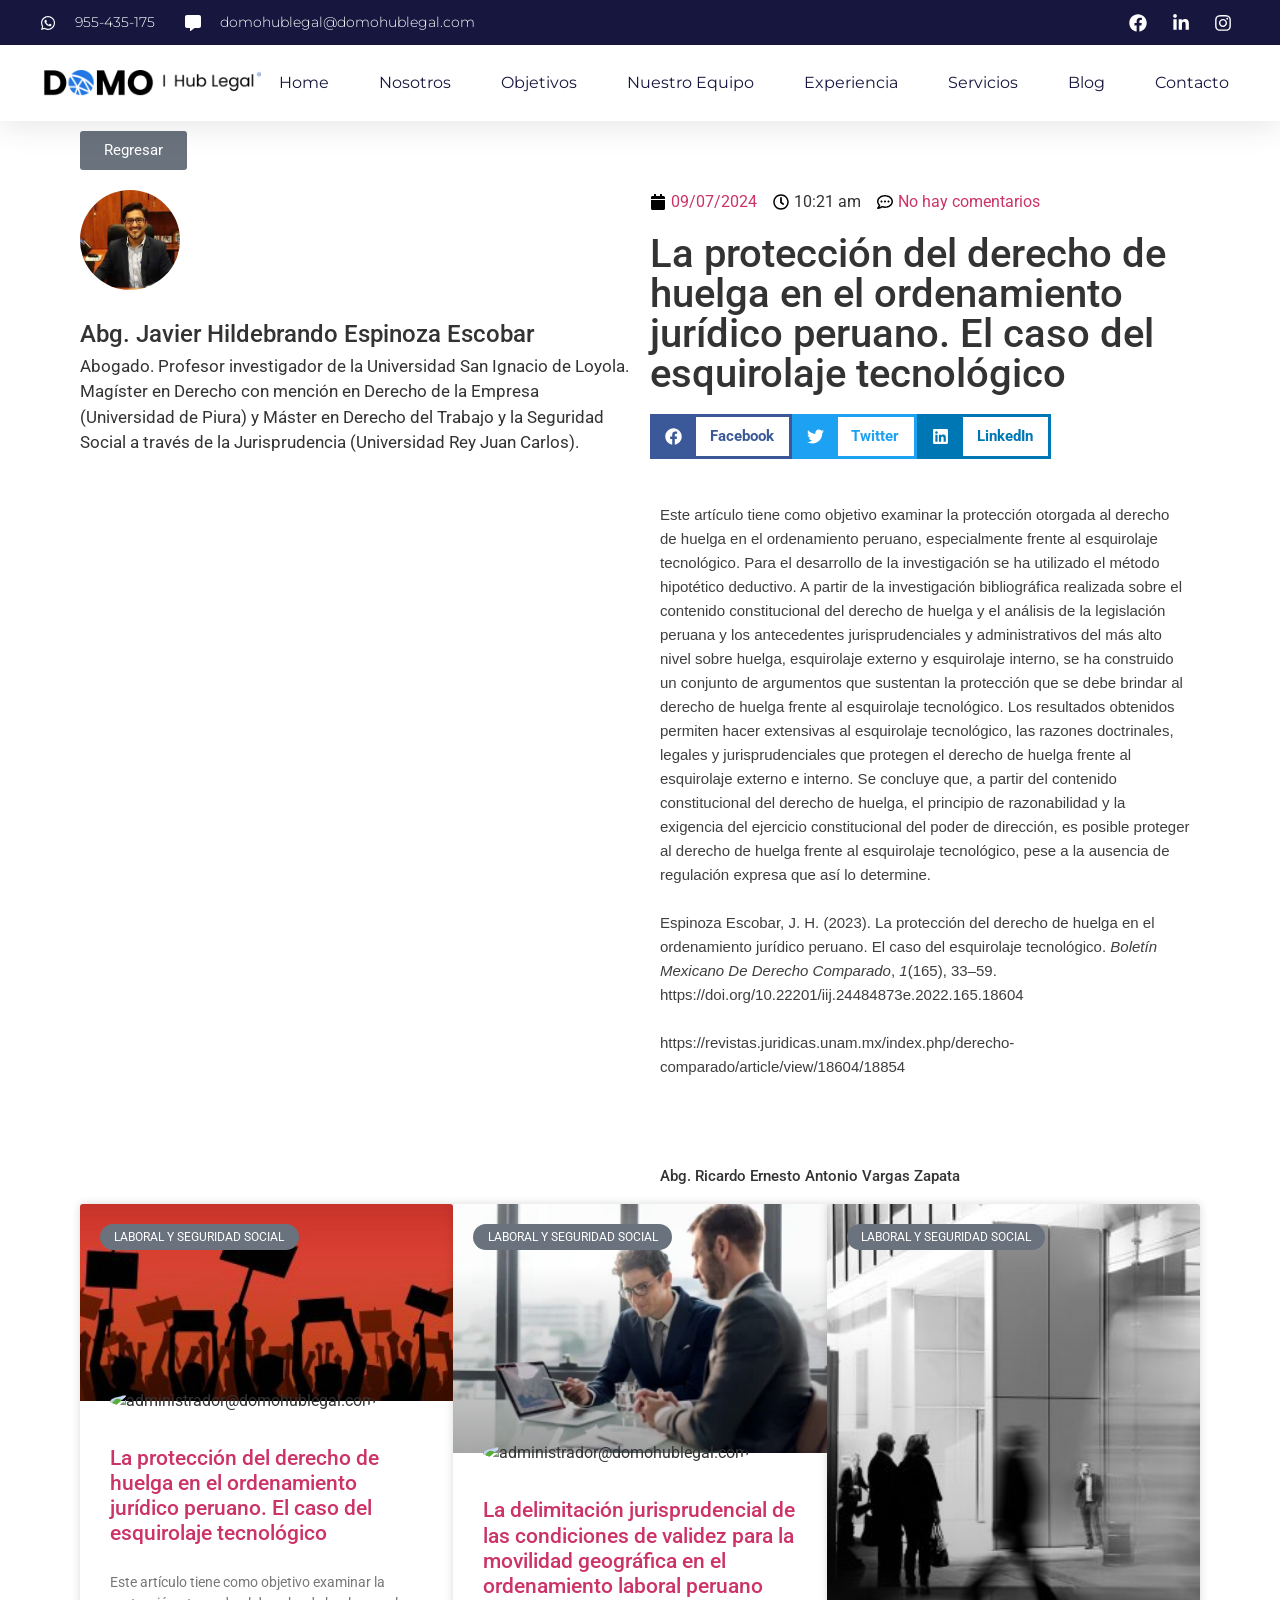
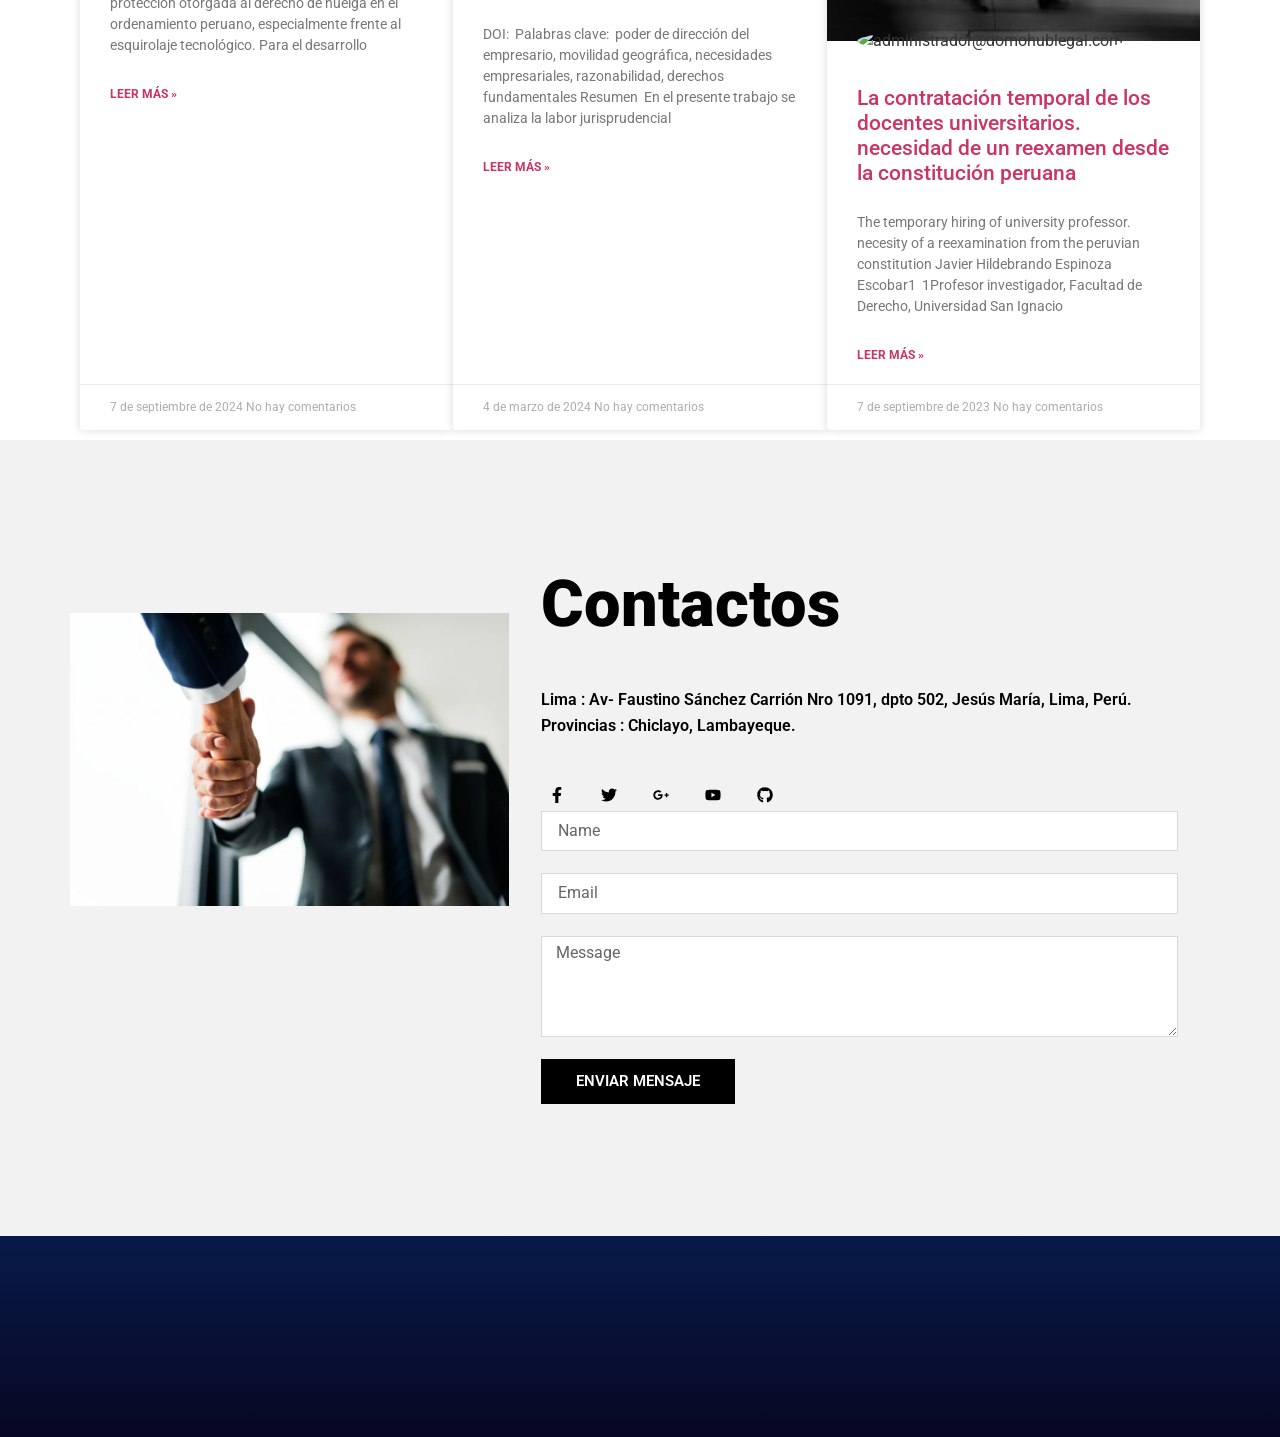
==== commit 83621573: "Actualiza datos de contacto y cargo de Ximena Bryzon - Reemplaza correos y teléfono personales por d" ====
--- a/el-caso-del-esquirolaje-tecnologico/index.html
+++ b/el-caso-del-esquirolaje-tecnologico/index.html
@@ -108,20 +108,12 @@
 							<svg aria-hidden="true" class="e-font-icon-svg e-fab-whatsapp" viewBox="0 0 448 512" xmlns="http://www.w3.org/2000/svg"><path d="M380.9 97.1C339 55.1 283.2 32 223.9 32c-122.4 0-222 99.6-222 222 0 39.1 10.2 77.3 29.6 111L0 480l117.7-30.9c32.4 17.7 68.9 27 106.1 27h.1c122.3 0 224.1-99.6 224.1-222 0-59.3-25.2-115-67.1-157zm-157 341.6c-33.2 0-65.7-8.9-94-25.7l-6.7-4-69.8 18.3L72 359.2l-4.4-7c-18.5-29.4-28.2-63.3-28.2-98.2 0-101.7 82.8-184.5 184.6-184.5 49.3 0 95.6 19.2 130.4 54.1 34.8 34.9 56.2 81.2 56.1 130.5 0 101.8-84.9 184.6-186.6 184.6zm101.2-138.2c-5.5-2.8-32.8-16.2-37.9-18-5.1-1.9-8.8-2.8-12.5 2.8-3.7 5.6-14.3 18-17.6 21.8-3.2 3.7-6.5 4.2-12 1.4-32.6-16.3-54-29.1-75.5-66-5.7-9.8 5.7-9.1 16.3-30.3 1.8-3.7.9-6.9-.5-9.7-1.4-2.8-12.5-30.1-17.1-41.2-4.5-10.8-9.1-9.3-12.5-9.5-3.2-.2-6.9-.2-10.6-.2-3.7 0-9.7 1.4-14.8 6.9-5.1 5.6-19.4 19-19.4 46.3 0 27.3 19.9 53.7 22.6 57.4 2.8 3.7 39.1 59.7 94.8 83.8 35.2 15.2 49 16.5 66.6 13.9 10.7-1.6 32.8-13.4 37.4-26.4 4.6-13 4.6-24.1 3.2-26.4-1.3-2.5-5-3.9-10.5-6.6z"></path></svg>						</span>
 										<span class="elementor-icon-list-text">955-435-175</span>
 									</li>
+								
+								
 								<li class="elementor-icon-list-item elementor-inline-item">
 											<span class="elementor-icon-list-icon">
 							<svg aria-hidden="true" class="e-font-icon-svg e-fas-comment-alt" viewBox="0 0 512 512" xmlns="http://www.w3.org/2000/svg"><path d="M448 0H64C28.7 0 0 28.7 0 64v288c0 35.3 28.7 64 64 64h96v84c0 9.8 11.2 15.5 19.1 9.7L304 416h144c35.3 0 64-28.7 64-64V64c0-35.3-28.7-64-64-64z"></path></svg>						</span>
-										<span class="elementor-icon-list-text">rvargasz@domohublegal.com</span>
-									</li>
-								<li class="elementor-icon-list-item elementor-inline-item">
-											<span class="elementor-icon-list-icon">
-							<svg aria-hidden="true" class="e-font-icon-svg e-fab-whatsapp" viewBox="0 0 448 512" xmlns="http://www.w3.org/2000/svg"><path d="M380.9 97.1C339 55.1 283.2 32 223.9 32c-122.4 0-222 99.6-222 222 0 39.1 10.2 77.3 29.6 111L0 480l117.7-30.9c32.4 17.7 68.9 27 106.1 27h.1c122.3 0 224.1-99.6 224.1-222 0-59.3-25.2-115-67.1-157zm-157 341.6c-33.2 0-65.7-8.9-94-25.7l-6.7-4-69.8 18.3L72 359.2l-4.4-7c-18.5-29.4-28.2-63.3-28.2-98.2 0-101.7 82.8-184.5 184.6-184.5 49.3 0 95.6 19.2 130.4 54.1 34.8 34.9 56.2 81.2 56.1 130.5 0 101.8-84.9 184.6-186.6 184.6zm101.2-138.2c-5.5-2.8-32.8-16.2-37.9-18-5.1-1.9-8.8-2.8-12.5 2.8-3.7 5.6-14.3 18-17.6 21.8-3.2 3.7-6.5 4.2-12 1.4-32.6-16.3-54-29.1-75.5-66-5.7-9.8 5.7-9.1 16.3-30.3 1.8-3.7.9-6.9-.5-9.7-1.4-2.8-12.5-30.1-17.1-41.2-4.5-10.8-9.1-9.3-12.5-9.5-3.2-.2-6.9-.2-10.6-.2-3.7 0-9.7 1.4-14.8 6.9-5.1 5.6-19.4 19-19.4 46.3 0 27.3 19.9 53.7 22.6 57.4 2.8 3.7 39.1 59.7 94.8 83.8 35.2 15.2 49 16.5 66.6 13.9 10.7-1.6 32.8-13.4 37.4-26.4 4.6-13 4.6-24.1 3.2-26.4-1.3-2.5-5-3.9-10.5-6.6z"></path></svg>						</span>
-										<span class="elementor-icon-list-text">943-383.548</span>
-									</li>
-								<li class="elementor-icon-list-item elementor-inline-item">
-											<span class="elementor-icon-list-icon">
-							<svg aria-hidden="true" class="e-font-icon-svg e-fas-comment-alt" viewBox="0 0 512 512" xmlns="http://www.w3.org/2000/svg"><path d="M448 0H64C28.7 0 0 28.7 0 64v288c0 35.3 28.7 64 64 64h96v84c0 9.8 11.2 15.5 19.1 9.7L304 416h144c35.3 0 64-28.7 64-64V64c0-35.3-28.7-64-64-64z"></path></svg>						</span>
-										<span class="elementor-icon-list-text">xbryzon@domohublegal.com</span>
+										<span class="elementor-icon-list-text">domohublegal@domohublegal.com</span>
 									</li>
 						</ul>
 						</div>
